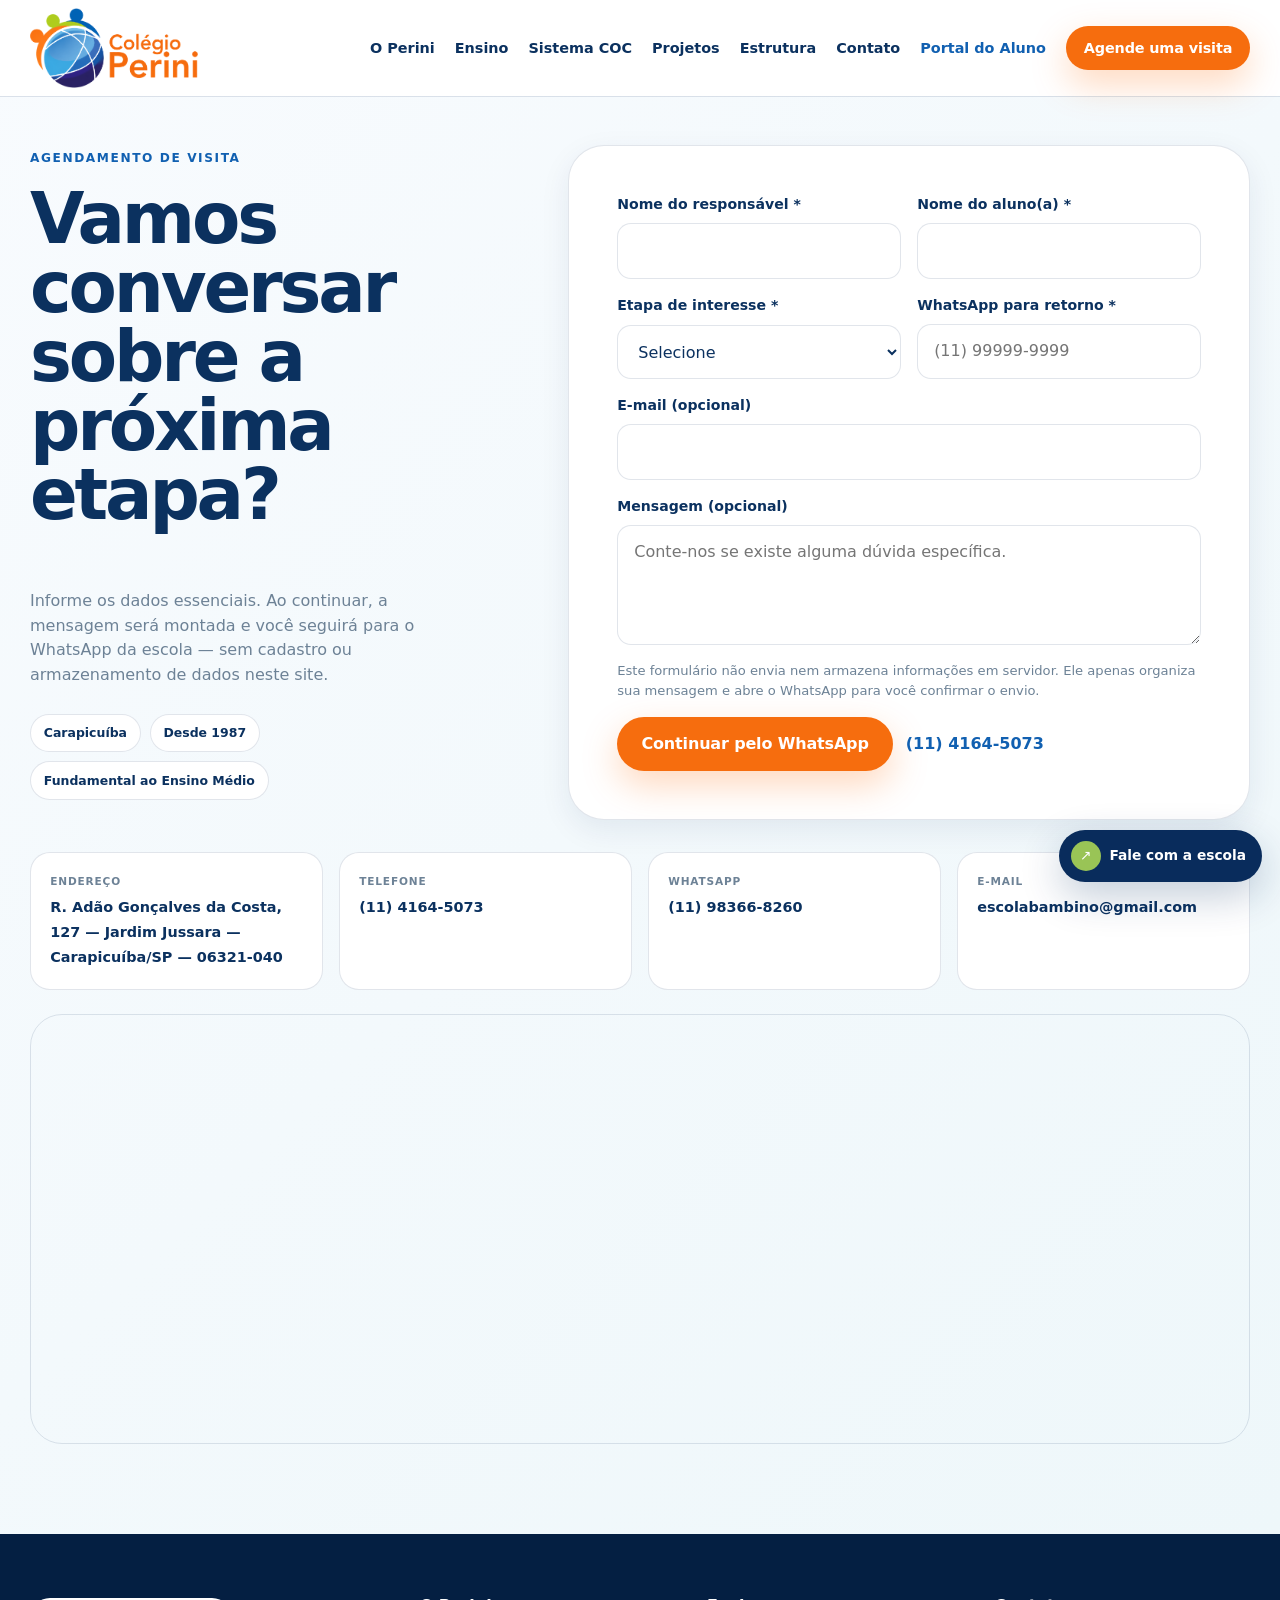
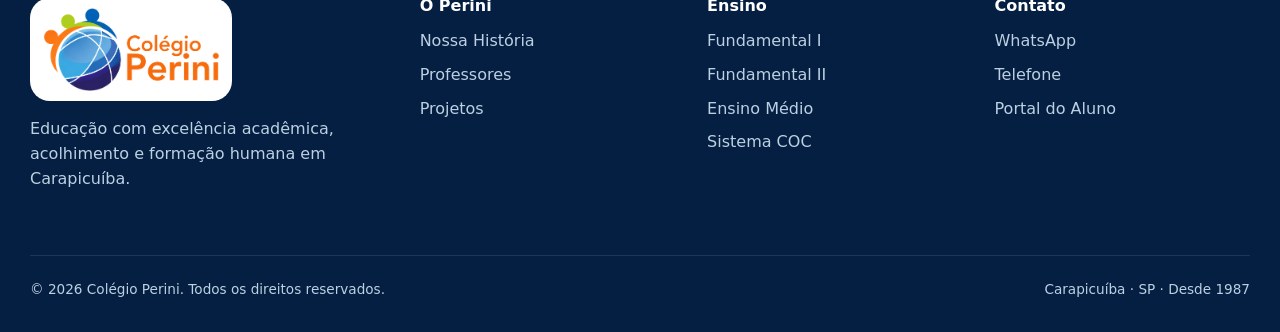
==== contato/index.html @ 537008b9 "Add files via upload" ====
<!doctype html>
<html lang="pt-BR"><head><meta charset="utf-8"/><meta content="width=device-width,initial-scale=1,viewport-fit=cover" name="viewport"/><title>Contato e agendamento de visita | Colégio Perini</title><meta content="Agende uma visita ao Colégio Perini em Carapicuíba. Informe a etapa de interesse e continue o atendimento pelo WhatsApp." name="description"/><link href="https://colegio-perini.vercel.app/contato" rel="canonical"/><meta content="index,follow" name="robots"/><meta content="#0b4e90" name="theme-color"/><meta content="Agende uma visita | Colégio Perini" property="og:title"/><meta content="Conheça o Colégio Perini de perto e converse com nossa equipe." property="og:description"/><meta content="https://colegio-perini.vercel.app/assets/og/perini-social.jpg" property="og:image"/><link href="../assets/icons/favicon-32.png" rel="icon"/><link href="../css/tokens.css" rel="stylesheet"/><link href="../css/base.css" rel="stylesheet"/><link href="../css/components.css" rel="stylesheet"/><link href="../css/responsive.css" rel="stylesheet"/></head><body class="inner-page"><a class="skip-link" href="#conteudo">Pular para o conteúdo</a><header class="site-header" id="site-header"><div class="container nav-shell"><a aria-label="Colégio Perini — início" class="brand" href="/"><img alt="Colégio Perini" height="414" src="../assets/brand/logo-colegio-perini-cropped.webp" width="879"/></a><nav aria-label="Navegação principal" class="desktop-nav"><a href="/#perini">O Perini</a><a href="/#ensino">Ensino</a><a href="/sistema-de-ensino">Sistema COC</a><a href="/#projetos">Projetos</a><a href="/estrutura-e-vida-escolar">Estrutura</a><a href="/contato">Contato</a><a class="portal-link" data-portal="" data-track="portal" href="https://portal.coc.com.br/" rel="noopener noreferrer" target="_blank">Portal do Aluno</a><a class="btn btn-primary btn-sm" data-track="visita-header" data-visit-link="" href="/contato#agendar">Agende uma visita</a></nav><button aria-controls="mobile-menu" aria-expanded="false" aria-label="Abrir menu" class="menu-toggle" id="menu-toggle" type="button"><span aria-hidden="true"></span></button></div></header>
<div aria-hidden="true" aria-label="Menu de navegação" aria-modal="true" class="mobile-menu" id="mobile-menu" role="dialog"><div class="mobile-menu-inner"><div class="mobile-menu-top"><img alt="Colégio Perini" height="414" src="../assets/brand/logo-colegio-perini-cropped.webp" width="879"/><button aria-label="Fechar menu" class="mobile-close" id="mobile-close" type="button">×</button></div><nav aria-label="Navegação mobile"><a class="mobile-link" href="/#perini">O Perini</a><a class="mobile-link" href="/#ensino">Ensino</a><a class="mobile-link sub" href="/fundamental-1">Fundamental I</a><a class="mobile-link sub" href="/fundamental-2">Fundamental II</a><a class="mobile-link sub" href="/ensino-medio">Ensino Médio</a><a class="mobile-link" href="/sistema-de-ensino">Sistema COC</a><a class="mobile-link" href="/#projetos">Projetos</a><a class="mobile-link" href="/estrutura-e-vida-escolar">Estrutura</a><a class="mobile-link" href="/contato">Contato</a></nav><div class="mobile-menu-actions"><a class="btn btn-primary" data-track="visita-menu" data-visit-link="" href="/contato#agendar">Agende uma visita</a><a class="btn btn-ghost" data-portal="" href="https://portal.coc.com.br/" rel="noopener noreferrer" target="_blank">Portal do Aluno</a></div></div></div><main id="conteudo"><section class="visit-page" id="agendar"><div class="container visit-layout"><div class="visit-intro" data-reveal=""><span class="eyebrow">Agendamento de visita</span><h1 style="font-size:clamp(3rem,5.5vw,5.8rem)">Vamos conversar sobre a próxima etapa?</h1><p>Informe os dados essenciais. Ao continuar, a mensagem será montada e você seguirá para o WhatsApp da escola — sem cadastro ou armazenamento de dados neste site.</p><div class="page-proof"><span>Carapicuíba</span><span>Desde 1987</span><span>Fundamental ao Ensino Médio</span></div></div><form class="visit-form" data-reveal="" id="visit-form"><div class="form-grid"><div class="field"><label for="responsavel">Nome do responsável *</label><input autocomplete="name" id="responsavel" name="responsavel" required=""/></div><div class="field"><label for="aluno">Nome do aluno(a) *</label><input id="aluno" name="aluno" required=""/></div><div class="field"><label for="etapa">Etapa de interesse *</label><select id="etapa" name="etapa" required=""><option value="">Selecione</option><option>Ensino Fundamental I</option><option>Ensino Fundamental II</option><option>Ensino Médio</option></select></div><div class="field"><label for="whatsapp">WhatsApp para retorno *</label><input autocomplete="tel" id="whatsapp" inputmode="tel" name="whatsapp" placeholder="(11) 99999-9999" required=""/></div><div class="field full"><label for="email">E-mail (opcional)</label><input autocomplete="email" id="email" name="email" type="email"/></div><div class="field full"><label for="mensagem">Mensagem (opcional)</label><textarea id="mensagem" name="mensagem" placeholder="Conte-nos se existe alguma dúvida específica."></textarea></div></div><p class="form-note">Este formulário não envia nem armazena informações em servidor. Ele apenas organiza sua mensagem e abre o WhatsApp para você confirmar o envio.</p><div class="form-actions"><button class="btn btn-primary" type="submit">Continuar pelo WhatsApp</button><a class="text-link" data-phone="" href="tel:+551141645073"><span data-phone-text=""></span></a></div></form><noscript><a class="text-link" href="https://wa.me/5511983668260?text=Ol%C3%A1%21%20Conheci%20o%20Col%C3%A9gio%20Perini%20pelo%20site%20e%20gostaria%20de%20mais%20informa%C3%A7%C3%B5es.">JavaScript está desativado. Fale diretamente pelo WhatsApp.</a></noscript></div><div class="container"><div class="contact-cards"><div class="contact-card"><small>Endereço</small><span data-address=""></span></div><div class="contact-card"><small>Telefone</small><a data-phone="" href="tel:+551141645073"><span data-phone-text=""></span></a></div><div class="contact-card"><small>WhatsApp</small><a data-whatsapp="" href="https://wa.me/5511983668260?text=Ol%C3%A1%21%20Conheci%20o%20Col%C3%A9gio%20Perini%20pelo%20site%20e%20gostaria%20de%20mais%20informa%C3%A7%C3%B5es." rel="noopener noreferrer" target="_blank"><span data-whatsapp-text=""></span></a></div><div class="contact-card"><small>E-mail</small><a data-email="" href="mailto:escolabambino@gmail.com"><span data-email-text=""></span></a></div></div><div class="internal-map"><iframe id="school-map" loading="lazy" referrerpolicy="no-referrer-when-downgrade" title="Mapa do Colégio Perini"></iframe></div></div></section></main><footer class="footer"><div class="container footer-grid"><div class="footer-brand"><div class="footer-logo-shell"><img alt="Colégio Perini" height="414" src="../assets/brand/logo-colegio-perini-cropped.webp" width="879"/></div><p>Educação com excelência acadêmica, acolhimento e formação humana em Carapicuíba.</p></div><div><h3>O Perini</h3><a href="/#historia">Nossa História</a><a href="/#professores">Professores</a><a href="/#projetos">Projetos</a></div><div><h3>Ensino</h3><a href="/fundamental-1">Fundamental I</a><a href="/fundamental-2">Fundamental II</a><a href="/ensino-medio">Ensino Médio</a><a href="/sistema-de-ensino">Sistema COC</a></div><div><h3>Contato</h3><a data-whatsapp="" href="https://wa.me/5511983668260?text=Ol%C3%A1%21%20Conheci%20o%20Col%C3%A9gio%20Perini%20pelo%20site%20e%20gostaria%20de%20mais%20informa%C3%A7%C3%B5es." rel="noopener noreferrer" target="_blank">WhatsApp</a><a data-phone="" href="tel:+551141645073">Telefone</a><a data-portal="" href="https://portal.coc.com.br/" rel="noopener noreferrer" target="_blank">Portal do Aluno</a></div></div><div class="container footer-bottom"><span>© <span data-year="">2026</span> Colégio Perini. Todos os direitos reservados.</span><span>Carapicuíba · SP · Desde 1987</span></div></footer><a aria-label="Falar com o Colégio Perini pelo WhatsApp" class="whatsapp-float" data-whatsapp="" href="https://wa.me/5511983668260?text=Ol%C3%A1%21%20Conheci%20o%20Col%C3%A9gio%20Perini%20pelo%20site%20e%20gostaria%20de%20mais%20informa%C3%A7%C3%B5es." rel="noopener noreferrer" target="_blank"><span aria-hidden="true">↗</span><b>Fale com a escola</b></a><div class="mobile-action"><a data-visit-link="" href="/contato#agendar">Agende uma visita</a></div><script id="org-schema" type="application/ld+json"></script><script src="../js/config.js"></script><script src="../js/content.js"></script><script src="../js/images.js"></script><script src="../js/site.js"></script></body></html>
---- css/tokens.css ----
:root{
  --blue-950:#092c5c;
  --blue-900:#0b4e90;
  --blue-800:#1160b1;
  --blue-600:#2a8bcb;
  --blue-500:#3ca9e2;
  --purple:#2a2267;
  --orange:#f66d0e;
  --orange-soft:#fff1e7;
  --green:#99c456;
  --green-strong:#78a62f;
  --green-soft:#f1f7e8;
  --ink:#0b315f;
  --text:#355571;
  --muted:#6d8296;
  --white:#fff;
  --surface:#f6f9fc;
  --surface-blue:#ecf7fc;
  --line:rgba(9,44,92,.12);
  --line-dark:rgba(255,255,255,.16);
  --shadow-sm:0 10px 30px rgba(9,44,92,.08);
  --shadow:0 28px 90px rgba(9,44,92,.15);
  --r-sm:14px;
  --r-md:24px;
  --r-lg:38px;
  --r-xl:58px;
  --container:min(1220px,calc(100% - 48px));
  --ease:cubic-bezier(.2,.75,.2,1);
}
---- css/base.css ----
*{box-sizing:border-box}html{scroll-behavior:smooth;scroll-padding-top:90px}body{margin:0;font-family:"Avenir Next",Inter,ui-sans-serif,system-ui,-apple-system,BlinkMacSystemFont,"Segoe UI",sans-serif;color:var(--text);background:#fff;line-height:1.55;-webkit-font-smoothing:antialiased}body.menu-open{overflow:hidden}img{display:block;max-width:100%}a{color:inherit;text-decoration:none}button{font:inherit}h1,h2,h3,p{margin-top:0}h1,h2,h3{font-weight:800;color:var(--ink);letter-spacing:-.045em;line-height:.98}h1{font-size:clamp(4rem,7.5vw,7.4rem)}h2{font-size:clamp(2.45rem,5.1vw,5.15rem)}h3{font-size:clamp(1.45rem,2.4vw,2.35rem)}p{font-size:clamp(1rem,1.25vw,1.13rem)}.container{width:var(--container);margin-inline:auto}.section{padding:clamp(5.3rem,9vw,9rem) 0}.section-head{max-width:860px;margin-bottom:clamp(2.4rem,5vw,4.4rem)}.section-head>p{max-width:680px;color:var(--muted)}.split-head{max-width:none;display:grid;grid-template-columns:1.15fr .85fr;gap:5rem;align-items:end}.split-head>p{margin:0 0 .6rem}.kicker,.eyebrow{display:inline-flex;align-items:center;gap:.65rem;text-transform:uppercase;letter-spacing:.13em;font-weight:900;font-size:.76rem;color:var(--blue-800);margin-bottom:1.1rem}.kicker:before{content:"";width:28px;height:2px;border-radius:99px;background:var(--orange)}.kicker-light{color:#bfe9ff}.btn{display:inline-flex;align-items:center;justify-content:center;min-height:54px;padding:0 1.45rem;border-radius:999px;font-weight:850;letter-spacing:-.01em;border:1px solid transparent;transition:.28s var(--ease)}.btn:hover{transform:translateY(-2px)}.btn-sm{min-height:44px;padding:0 1.05rem;font-size:.9rem}.btn-lg{min-height:62px;padding:0 1.8rem}.btn-primary{background:var(--orange);color:#fff;box-shadow:0 14px 36px rgba(255,105,0,.26)}.btn-primary:hover{box-shadow:0 18px 42px rgba(255,105,0,.32)}.btn-outline{background:rgba(255,255,255,.7);border-color:var(--line);color:var(--blue-950)}.btn-ghost{border-color:var(--line);color:var(--blue-950)}.btn-white{background:#fff;color:var(--blue-950)}.text-link{display:inline-flex;align-items:center;gap:.55rem;font-weight:850;color:var(--blue-800)}.text-link.light{color:#fff}[data-reveal]{opacity:0;transform:translateY(20px);transition:opacity .7s var(--ease),transform .7s var(--ease)}[data-reveal].is-visible{opacity:1;transform:none}.skip-link{position:fixed;left:16px;top:-100px;background:#fff;padding:.8rem 1rem;z-index:9999;border-radius:12px;box-shadow:var(--shadow-sm)}.skip-link:focus{top:16px}@media(prefers-reduced-motion:reduce){*{scroll-behavior:auto!important;animation:none!important;transition:none!important}[data-reveal]{opacity:1;transform:none}}

:where(a,button,summary):focus-visible{outline:3px solid rgba(246,109,14,.38);outline-offset:4px;border-radius:8px}
button{cursor:pointer}
iframe{border:0}
::selection{background:rgba(60,169,226,.22);color:var(--ink)}
---- css/components.css ----
.campaign{position:relative;z-index:1200;background:var(--blue-950);color:#fff;text-align:center;padding:.55rem 1rem;font-size:.9rem}.site-header{position:fixed;inset:0 0 auto;z-index:1100;transition:.3s var(--ease)}.site-header.is-scrolled{background:rgba(255,255,255,.94);backdrop-filter:blur(18px);box-shadow:0 1px 0 var(--line)}.nav-shell{height:96px;display:flex;align-items:center;justify-content:space-between;gap:2rem;transition:.3s var(--ease)}.site-header.is-scrolled .nav-shell{height:76px}.brand img{width:168px;height:auto;max-height:none;object-fit:contain}.desktop-nav{display:flex;align-items:center;gap:1.25rem;font-size:.9rem;font-weight:760;color:var(--ink)}.desktop-nav>a:not(.btn){padding:.4rem 0;position:relative}.desktop-nav>a:not(.btn):after{content:"";position:absolute;height:2px;left:0;right:100%;bottom:0;background:var(--orange);transition:.25s}.desktop-nav>a:not(.btn):hover:after{right:0}.portal-link{color:var(--blue-800)!important}.menu-toggle{display:none;width:46px;height:46px;border:1px solid var(--line);border-radius:50%;background:rgba(255,255,255,.88);align-items:center;justify-content:center;color:var(--ink)}.menu-toggle span,.menu-toggle span:before,.menu-toggle span:after{content:"";display:block;width:21px;height:2px;background:currentColor;position:relative}.menu-toggle span:before,.menu-toggle span:after{position:absolute;left:0}.menu-toggle span:before{top:-7px}.menu-toggle span:after{top:7px}.mobile-menu{position:fixed;inset:0;background:#fff;z-index:1150;transform:translateX(100%);transition:.38s var(--ease);visibility:hidden}.mobile-menu.is-open{transform:none;visibility:visible}.mobile-menu-inner{height:100%;overflow:auto;padding:22px 24px 34px}.mobile-menu-top{display:flex;align-items:center;justify-content:space-between;margin-bottom:1.5rem}.mobile-menu-top img{width:150px;height:auto}.mobile-close{border:0;background:var(--surface);width:44px;height:44px;border-radius:50%;font-size:1.7rem;color:var(--ink)}.mobile-menu nav{display:grid}.mobile-menu nav a{padding:1rem 0;border-bottom:1px solid var(--line);font-size:1.18rem;font-weight:850;color:var(--ink)}.mobile-menu nav a.sub{font-size:.98rem;padding-left:1rem;color:var(--text)}.mobile-menu-actions{display:grid;gap:.75rem;margin-top:1.5rem}
.hero{position:relative;overflow:hidden;min-height:100svh;padding:132px 0 76px;background:linear-gradient(125deg,#fbfdff 0%,#f3f9fd 55%,#edf8fc 100%);display:flex;align-items:center}.hero-bg{position:absolute;inset:0;background:radial-gradient(circle at 10% 15%,rgba(255,105,0,.12),transparent 22%),radial-gradient(circle at 86% 78%,rgba(145,188,31,.12),transparent 21%)}.hero-layout{position:relative;z-index:2;display:grid;grid-template-columns:.88fr 1.12fr;gap:clamp(2rem,5vw,5rem);align-items:center}.hero-copy{max-width:630px}.hero-title{margin-bottom:1.55rem}.hero-title span{display:block}.hero-title span:nth-child(1){color:var(--blue-950)}.hero-title span:nth-child(2){color:var(--orange)}.hero-title span:nth-child(3){color:var(--green)}.hero-intro{font-size:clamp(1.1rem,1.6vw,1.35rem);max-width:590px;color:#4d6983}.hero-actions{display:flex;gap:.8rem;flex-wrap:wrap;margin-top:2rem}.hero-trust{display:grid;grid-template-columns:repeat(3,1fr);gap:1rem;margin-top:3rem;padding-top:1.45rem;border-top:1px solid var(--line)}.hero-trust span{display:grid;gap:.2rem}.hero-trust b{color:var(--ink);font-size:.95rem}.hero-trust small{color:var(--muted);font-size:.78rem}.hero-visual{position:relative}.hero-image-wrap{position:relative;aspect-ratio:1.16/1;border-radius:18px 64px 64px 64px;overflow:hidden;box-shadow:var(--shadow);background:#ddeaf3}.hero-image-wrap img{width:100%;height:100%;object-fit:cover;object-position:66% center;transform:scale(1.02)}.hero-image-wrap:before{content:"";position:absolute;z-index:1;left:0;top:0;width:31%;height:31%;background:linear-gradient(90deg,rgba(255,255,255,.99) 0%,rgba(255,255,255,.96) 55%,rgba(255,255,255,0) 100%);pointer-events:none}.hero-image-wrap:after{content:"";position:absolute;inset:0;border-radius:inherit;box-shadow:inset 0 0 0 1px rgba(255,255,255,.5)}.hero-note{position:absolute;left:-32px;bottom:34px;background:rgba(255,255,255,.93);backdrop-filter:blur(16px);border:1px solid rgba(255,255,255,.7);box-shadow:0 18px 55px rgba(5,46,97,.18);border-radius:22px;padding:1rem 1.15rem;display:flex;gap:.8rem;align-items:flex-start;max-width:300px}.hero-note .dot{width:11px;height:11px;border-radius:50%;background:var(--green);margin-top:.35rem;box-shadow:0 0 0 6px rgba(145,188,31,.14)}.hero-note strong{display:block;color:var(--ink);line-height:1.25}.hero-note small{display:block;color:var(--muted);margin-top:.2rem}.hero-wave{position:absolute;right:-8%;top:18%;width:44%;height:86px;border-radius:999px;background:linear-gradient(90deg,var(--green),var(--blue-500));transform:rotate(-9deg);opacity:.95;z-index:1}
.essence{background:#fff}.essence-grid{display:grid;grid-template-columns:1.05fr .9fr 1.05fr;gap:1rem}.pillar{position:relative;overflow:hidden;min-height:370px;padding:2.2rem;border-radius:var(--r-lg);display:flex;flex-direction:column;justify-content:flex-end}.pillar:before{content:"";position:absolute;width:220px;height:220px;border-radius:50%;right:-82px;top:-90px;opacity:.16}.pillar.aprender{background:var(--surface-blue)}.pillar.aprender:before{background:var(--blue-500)}.pillar.pertencer{background:var(--orange-soft);transform:translateY(28px)}.pillar.pertencer:before{background:var(--orange)}.pillar.transformar{background:var(--green-soft)}.pillar.transformar:before{background:var(--green)}.pillar .num{position:absolute;top:1.7rem;left:2rem;font-weight:900;color:var(--muted);font-size:.8rem}.pillar h3{font-size:clamp(2.3rem,4vw,3.9rem);margin:0 0 .8rem}.pillar p{margin:0;max-width:310px}
.stages{background:var(--surface)}.stages-grid{display:grid;gap:1.6rem}.stage-card{background:#fff;border-radius:var(--r-lg);overflow:hidden;display:grid;grid-template-columns:1.12fr .88fr;min-height:460px;box-shadow:0 12px 46px rgba(5,46,97,.07)}.stage-card:nth-child(even){grid-template-columns:.88fr 1.12fr}.stage-card:nth-child(even) .stage-media{order:2}.stage-media{overflow:hidden}.stage-media img{width:100%;height:100%;object-fit:cover;transition:transform .6s var(--ease)}.stage-card:hover .stage-media img{transform:scale(1.025)}.stage-copy{padding:clamp(2rem,5vw,4.5rem);display:flex;flex-direction:column;justify-content:center}.stage-copy>span{font-size:.8rem;text-transform:uppercase;letter-spacing:.11em;font-weight:900;color:var(--green)}.stage-copy h3{font-size:clamp(2rem,4vw,3.7rem);margin:.8rem 0 1rem}.stage-copy p{color:var(--text);max-width:470px}.stage-copy a{font-weight:850;color:var(--blue-800);margin-top:.8rem}
.history{overflow:hidden}.history-layout{display:grid;grid-template-columns:.9fr 1.1fr;gap:clamp(3rem,7vw,7rem);align-items:center}.history-panel{min-height:520px;border-radius:var(--r-xl);padding:3rem;background:var(--blue-950);color:#fff;display:flex;flex-direction:column;justify-content:space-between;position:relative;overflow:hidden}.history-year{font-weight:900;font-size:clamp(5.5rem,11vw,9.5rem);line-height:.78;letter-spacing:-.08em}.history-panel p{max-width:300px;color:#d2e2f2;position:relative;z-index:2}.history-orbit{position:absolute;width:620px;height:120px;border-radius:999px;background:linear-gradient(90deg,var(--green),var(--blue-500));left:-210px;bottom:56px;transform:rotate(-10deg)}.history-copy>p{font-size:1.18rem}.history-values{display:flex;flex-wrap:wrap;gap:.6rem;margin-top:2rem}.history-values span{padding:.65rem .9rem;border-radius:999px;background:var(--surface);color:var(--ink);font-weight:800;font-size:.85rem}
.coc{background:var(--blue-950);color:#d3e4f3;position:relative;overflow:hidden}.coc:after{content:"";position:absolute;width:650px;height:650px;border:1px solid rgba(255,255,255,.07);border-radius:50%;right:-300px;top:-210px;box-shadow:0 0 0 80px rgba(255,255,255,.02),0 0 0 160px rgba(255,255,255,.018)}.coc h2{color:#fff}.coc-layout{position:relative;z-index:2;display:grid;grid-template-columns:1.05fr .95fr;gap:5rem}.coc-copy p{max-width:620px}.coc-stack{display:grid;gap:.75rem}.coc-item{display:grid;grid-template-columns:auto 1fr;gap:1rem;align-items:center;padding:1.05rem 1.15rem;border-radius:18px;border:1px solid rgba(255,255,255,.12);background:rgba(255,255,255,.045)}.coc-item b{width:36px;height:36px;border-radius:12px;background:rgba(22,167,227,.18);display:grid;place-items:center;color:#8fd9f8}.coc-item span{font-weight:720;color:#eaf4fb}
.projects{background:#fff}.projects-grid{display:grid;grid-template-columns:repeat(12,1fr);gap:1rem}.project-card{border:1px solid var(--line);border-radius:var(--r-md);padding:1.6rem;min-height:230px;display:flex;flex-direction:column;transition:.28s var(--ease);background:#fff}.project-card:nth-child(1),.project-card:nth-child(6){grid-column:span 6}.project-card:nth-child(2),.project-card:nth-child(3),.project-card:nth-child(4),.project-card:nth-child(5),.project-card:nth-child(7),.project-card:nth-child(8){grid-column:span 3}.project-card:hover{transform:translateY(-5px);box-shadow:var(--shadow-sm)}.project-card .project-num{font-size:.76rem;font-weight:900;color:var(--orange)}.project-card h3{font-size:1.35rem;margin:auto 0 .65rem}.project-card p{font-size:.94rem;color:var(--muted);margin:0}.project-card:nth-child(1){background:var(--surface-blue)}.project-card:nth-child(6){background:var(--green-soft)}
.high-school{background:linear-gradient(135deg,#f4f8fd,#edf7fb)}.hs-layout{display:grid;grid-template-columns:.9fr 1.1fr;gap:clamp(3rem,7vw,6rem);align-items:start}.hs-intro p{max-width:600px}.hs-stats{display:grid;grid-template-columns:1fr 1fr;gap:1rem;margin-top:2.2rem}.hs-stat{background:#fff;border-radius:24px;padding:1.4rem;box-shadow:var(--shadow-sm)}.hs-stat strong{display:block;font-size:3.2rem;color:var(--blue-950);line-height:1}.hs-stat span{font-weight:800;color:var(--muted);font-size:.9rem}.hs-path{display:grid;gap:1rem;position:relative}.hs-path:before{content:"";position:absolute;left:29px;top:30px;bottom:30px;width:2px;background:linear-gradient(var(--blue-500),var(--green))}.hs-path article{position:relative;margin-left:56px;background:#fff;border-radius:28px;padding:2rem;box-shadow:var(--shadow-sm)}.hs-path article>span{position:absolute;left:-56px;top:22px;width:58px;height:58px;border-radius:50%;background:var(--blue-950);color:#fff;display:grid;place-items:center;font-weight:900}.hs-path article:nth-child(2)>span{background:var(--green)}.hs-path small{font-weight:900;text-transform:uppercase;letter-spacing:.1em;color:var(--orange)}.hs-path h3{margin:.55rem 0 .8rem}.hs-path p{margin:0;color:var(--muted)}
.teachers{background:#fff}.teachers-layout{display:grid;grid-template-columns:1.05fr .95fr;gap:clamp(3rem,7vw,6rem);align-items:center}.teachers-visual{position:relative;border-radius:var(--r-xl) 18px var(--r-xl) var(--r-xl);overflow:hidden;min-height:560px}.teachers-visual img{width:100%;height:100%;object-fit:cover;position:absolute;inset:0}.teachers-caption{position:absolute;left:22px;right:22px;bottom:22px;background:rgba(255,255,255,.92);backdrop-filter:blur(14px);padding:1rem 1.2rem;border-radius:18px;font-weight:900;color:var(--ink)}.teacher-items{display:grid;grid-template-columns:1fr 1fr;gap:.75rem;margin-top:1.8rem}.teacher-item{border:1px solid var(--line);border-radius:16px;padding:.9rem 1rem;font-weight:800;color:var(--ink)}
.family{background:var(--green-soft)}.family-card{background:#fff;border-radius:var(--r-xl);padding:clamp(2.2rem,5vw,4.5rem);display:grid;grid-template-columns:1fr .9fr;gap:4rem;align-items:center;box-shadow:0 20px 60px rgba(85,110,24,.08)}.family-highlight{display:grid;gap:.2rem}.family-highlight strong{font-size:clamp(2rem,3.5vw,3.5rem);line-height:1.02;color:var(--green);letter-spacing:-.04em}.family-highlight span{margin-top:1rem;color:var(--muted)}
.structure{background:var(--surface)}.structure-grid{display:grid;grid-template-columns:1.3fr .7fr;gap:1rem}.structure-main{min-height:560px;position:relative;overflow:hidden;border-radius:var(--r-xl);background:var(--blue-950)}.structure-main img{position:absolute;inset:0;width:100%;height:100%;object-fit:cover;object-position:67% center}.structure-main:after{content:"";position:absolute;inset:0;background:linear-gradient(180deg,transparent 20%,rgba(5,46,97,.88) 100%)}.structure-main>div{position:absolute;z-index:2;left:2rem;right:2rem;bottom:2rem;color:#fff}.structure-main h3{color:#fff;margin:.5rem 0 1.2rem}.structure-main span{font-size:.8rem;text-transform:uppercase;letter-spacing:.1em;font-weight:900;color:#bfe9ff}.structure-side{display:grid;gap:1rem}.structure-side article{border-radius:var(--r-lg);padding:2rem;background:#fff;display:flex;flex-direction:column;justify-content:end}.structure-side article:first-child{background:var(--orange-soft)}.structure-side article:last-child{background:var(--surface-blue)}.structure-side b{font-size:1.35rem;color:var(--ink)}.structure-side p{color:var(--muted);margin:.6rem 0 0}
.final-cta{background:var(--orange);color:#fff;padding:clamp(4rem,7vw,6rem) 0}.final-cta-inner{display:flex;align-items:end;justify-content:space-between;gap:3rem}.final-cta span{font-size:.8rem;text-transform:uppercase;letter-spacing:.12em;font-weight:900}.final-cta h2{color:#fff;max-width:760px;margin:.5rem 0 1rem}.final-cta p{color:#fff0e7;max-width:620px;margin-bottom:0}
.contact{background:#fff}.contact-layout{display:grid;grid-template-columns:.8fr 1.2fr;gap:4rem;align-items:stretch}.contact-list{display:grid;gap:1.15rem;margin-top:2rem}.contact-list div{padding-bottom:1rem;border-bottom:1px solid var(--line)}.contact-list small{display:block;color:var(--muted);font-weight:700;margin-bottom:.25rem}.contact-list a,.contact-list span{font-weight:850;color:var(--ink)}.map-panel{min-height:480px;border-radius:var(--r-xl);background:linear-gradient(145deg,#dff1fb,#eef7f9);position:relative;overflow:hidden;padding:2rem;display:flex;flex-direction:column;justify-content:space-between}.map-art{position:absolute;inset:0}.map-pin{position:absolute;left:57%;top:44%;width:38px;height:38px;border-radius:50% 50% 50% 0;transform:rotate(-45deg);background:var(--orange);color:transparent;box-shadow:0 10px 30px rgba(255,105,0,.25)}.map-line{position:absolute;border:4px solid rgba(7,86,156,.18);border-radius:50%}.line-a{width:120%;height:44%;left:-20%;top:15%;transform:rotate(8deg)}.line-b{width:90%;height:35%;left:22%;top:52%;transform:rotate(-12deg);border-color:rgba(145,188,31,.24)}.line-c{width:60%;height:70%;left:4%;top:24%;transform:rotate(28deg);border-color:rgba(255,105,0,.14)}.map-panel-bottom{position:relative;z-index:2;background:rgba(255,255,255,.9);backdrop-filter:blur(12px);border-radius:22px;padding:1rem;display:flex;align-items:center;justify-content:space-between;gap:1rem}.map-panel-bottom strong{color:var(--ink)}
.footer{background:#041f42;color:#bdd0e2;padding:4rem 0 2rem}.footer-grid{display:grid;grid-template-columns:1.4fr repeat(3,1fr);gap:2rem}.footer-brand img{width:190px;height:auto;filter:brightness(0) invert(1);opacity:.95}.footer-brand p{max-width:360px;color:#bdd0e2}.footer h3{color:#fff;font-size:1rem;letter-spacing:0;margin-bottom:1rem}.footer a{display:block;margin:.55rem 0;color:#bdd0e2}.footer-bottom{margin-top:3rem;padding-top:1.4rem;border-top:1px solid rgba(255,255,255,.1);display:flex;justify-content:space-between;gap:1rem;font-size:.85rem}.whatsapp-float{position:fixed;right:18px;bottom:18px;z-index:1000;background:var(--blue-950);color:#fff;border-radius:999px;padding:.7rem 1rem .7rem .75rem;display:flex;align-items:center;gap:.55rem;box-shadow:0 14px 40px rgba(5,46,97,.24);font-size:.86rem}.whatsapp-float span{width:30px;height:30px;border-radius:50%;display:grid;place-items:center;background:var(--green)}.mobile-action{display:none}

/* Produção v1.2 — estrutura, FAQ, mapa e refinamentos */
.hs-cta{margin-top:1.25rem;background:#fff}
.structure{background:linear-gradient(180deg,var(--surface) 0%,#fff 100%);position:relative;overflow:hidden}
.structure:before{content:"";position:absolute;width:520px;height:120px;border-radius:999px;background:linear-gradient(90deg,rgba(153,196,86,.18),rgba(60,169,226,.12));right:-150px;top:80px;transform:rotate(-10deg)}
.structure-intro{position:relative;display:grid;grid-template-columns:1.1fr .9fr;gap:clamp(3rem,8vw,7rem);align-items:end;margin-bottom:clamp(2.4rem,5vw,4rem)}
.structure-intro p{color:var(--muted);max-width:560px;margin-bottom:1.2rem}
.structure-list{position:relative;display:grid;grid-template-columns:repeat(4,1fr);border-top:1px solid var(--line);border-bottom:1px solid var(--line)}
.structure-item{min-height:280px;padding:2rem 1.45rem;display:flex;flex-direction:column;border-right:1px solid var(--line);background:rgba(255,255,255,.7);transition:.28s var(--ease)}
.structure-item:last-child{border-right:0}
.structure-item:hover{background:#fff;transform:translateY(-4px);box-shadow:var(--shadow-sm);z-index:2}
.structure-index{width:42px;height:42px;border-radius:14px;display:grid;place-items:center;background:var(--surface-blue);color:var(--blue-800);font-weight:900;font-size:.8rem}
.structure-item:nth-child(2) .structure-index{background:var(--orange-soft);color:var(--orange)}
.structure-item:nth-child(3) .structure-index{background:var(--green-soft);color:var(--green-strong)}
.structure-item:nth-child(4) .structure-index{background:#efecfb;color:var(--purple)}
.structure-item h3{font-size:1.35rem;margin:auto 0 .65rem}
.structure-item p{font-size:.94rem;color:var(--muted);margin:0}
.faq{background:#fff}
.faq-layout{display:grid;grid-template-columns:.72fr 1.28fr;gap:clamp(3rem,8vw,7rem);align-items:start}
.faq-intro{position:sticky;top:120px}
.faq-intro p{max-width:430px;color:var(--muted)}
.faq-list{border-top:1px solid var(--line)}
.faq-item{border-bottom:1px solid var(--line)}
.faq-item summary{list-style:none;display:grid;grid-template-columns:1fr auto;align-items:center;gap:1.5rem;padding:1.4rem 0;font-weight:850;color:var(--ink);cursor:pointer}
.faq-item summary::-webkit-details-marker{display:none}
.faq-item summary:after{content:"+";width:34px;height:34px;border-radius:50%;display:grid;place-items:center;background:var(--surface);color:var(--blue-800);font-size:1.2rem;transition:.25s var(--ease)}
.faq-item[open] summary:after{content:"–";background:var(--orange-soft);color:var(--orange)}
.faq-answer{padding:0 3.5rem 1.5rem 0;color:var(--muted);max-width:760px}
.map-panel{padding:0!important;background:#dfeefa!important;min-height:500px!important;display:block!important;border:1px solid var(--line)}
.map-panel iframe{position:absolute;inset:0;width:100%;height:100%;filter:saturate(.88) contrast(.98)}
.map-panel:after{content:"";position:absolute;inset:0;pointer-events:none;box-shadow:inset 0 0 0 1px rgba(255,255,255,.35);border-radius:inherit}
.map-panel-bottom{position:absolute!important;left:20px;right:20px;bottom:20px!important;z-index:3!important}
.map-panel-bottom>div{display:grid;gap:.2rem}
.map-panel-bottom small{text-transform:uppercase;letter-spacing:.1em;font-size:.68rem;color:var(--muted);font-weight:900}
.footer-logo-shell{display:inline-flex;background:#fff;border-radius:20px;padding:.65rem .85rem;margin-bottom:1rem}
.footer-brand .footer-logo-shell img{width:175px;height:auto!important;filter:none!important;opacity:1!important}
.footer a:hover{color:#fff}
.campaign a{text-decoration:underline;text-underline-offset:3px;font-weight:800}
.site-header.campaign-offset{top:36px}
body.campaign-active .hero{padding-top:168px}


/* V3 — arquitetura comercial, páginas internas e conteúdo editorial */
.hero-whatsapp{display:inline-flex;align-items:center;font-weight:850;color:var(--blue-800);padding:.8rem .25rem}
.stage-actions{display:flex;align-items:center;gap:1rem;flex-wrap:wrap;margin-top:1rem}.stage-actions>a{margin-top:0}.stage-actions .stage-whatsapp{font-size:.88rem;color:var(--muted);font-weight:760;border-left:1px solid var(--line);padding-left:1rem}
.journey{background:#fff}.journey-grid{display:grid;grid-template-columns:repeat(3,1fr);position:relative;border-top:1px solid var(--line);border-bottom:1px solid var(--line)}.journey-grid:before{content:"";position:absolute;height:3px;left:0;right:0;top:-2px;background:linear-gradient(90deg,var(--green),var(--orange),var(--blue-600));transform:scaleX(.72);transform-origin:left}.journey-step{padding:2rem 2.2rem 2.4rem;border-right:1px solid var(--line);min-height:310px;display:flex;flex-direction:column}.journey-step:last-child{border-right:0}.journey-step>span{font-weight:900;color:var(--orange);font-size:.78rem}.journey-step small{margin-top:auto;text-transform:uppercase;letter-spacing:.1em;font-size:.72rem;font-weight:900;color:var(--green-strong)}.journey-step h3{margin:.55rem 0 .75rem}.journey-step p{color:var(--muted);margin:0}
.reasons{background:var(--surface)}.reasons-layout{display:grid;grid-template-columns:.8fr 1.2fr;gap:clamp(3rem,7vw,7rem);align-items:start}.reasons-intro{position:sticky;top:120px}.reasons-intro p{color:var(--muted);max-width:480px}.reasons-grid{border-top:1px solid var(--line)}.reason-item{display:grid;grid-template-columns:54px 1fr;gap:1.2rem;padding:1.5rem 0;border-bottom:1px solid var(--line)}.reason-item>span{width:42px;height:42px;border-radius:14px;background:#fff;display:grid;place-items:center;color:var(--blue-800);font-weight:900;font-size:.78rem}.reason-item h3{font-size:1.35rem;margin:.1rem 0 .4rem}.reason-item p{margin:0;color:var(--muted);font-size:.98rem}
.projects-grid{display:grid!important;grid-template-columns:1fr!important;gap:1rem!important}.project-group{display:grid;grid-template-columns:.42fr 1.58fr;gap:2rem;padding:2rem 0;border-top:1px solid var(--line)}.project-group:last-child{border-bottom:1px solid var(--line)}.project-group-head>span{color:var(--orange);font-size:.75rem;font-weight:900}.project-group-head h3{font-size:1.55rem;margin:.55rem 0}.project-group-items{display:grid;grid-template-columns:repeat(2,1fr);gap:1rem}.project-group-items article{padding:1.3rem 1.4rem;border-radius:20px;background:var(--surface);min-height:170px}.project-group:nth-child(2) .project-group-items article{background:var(--orange-soft)}.project-group:nth-child(3) .project-group-items article{background:var(--green-soft)}.project-group-items h4{color:var(--ink);font-size:1.05rem;margin:0 0 .5rem;letter-spacing:-.02em}.project-group-items p{font-size:.9rem;color:var(--muted);margin:0}.final-cta-actions{display:flex;align-items:center;gap:1rem;flex-wrap:wrap}.final-matricula{color:#fff;text-decoration:underline;text-underline-offset:4px;font-weight:850}.contact-page-link{margin-top:1rem}

/* Internal pages */
.inner-page .site-header:not(.is-scrolled){background:rgba(255,255,255,.96);backdrop-filter:blur(14px);box-shadow:0 1px 0 var(--line)}.page-hero{padding:150px 0 76px;background:linear-gradient(135deg,#f8fbfe,#edf7fb);position:relative;overflow:hidden}.page-hero:after{content:"";position:absolute;width:46%;height:86px;border-radius:999px;background:linear-gradient(90deg,var(--green),var(--blue-500));right:-12%;top:130px;transform:rotate(-8deg);opacity:.55}.page-hero-layout{position:relative;z-index:2;display:grid;grid-template-columns:.88fr 1.12fr;gap:clamp(3rem,7vw,7rem);align-items:center}.page-hero-copy h1{font-size:clamp(3.2rem,6vw,6.2rem);margin-bottom:1.3rem}.page-hero-copy>p{font-size:clamp(1.08rem,1.5vw,1.28rem);color:var(--muted);max-width:650px}.page-hero-media{border-radius:18px 58px 58px 58px;overflow:hidden;aspect-ratio:1.25/1;box-shadow:var(--shadow);background:var(--surface-blue)}.page-hero-media img{width:100%;height:100%;object-fit:cover}.page-hero-actions{display:flex;gap:.8rem;flex-wrap:wrap;margin-top:1.8rem}.page-breadcrumb{display:flex;gap:.5rem;align-items:center;font-size:.78rem;font-weight:800;color:var(--muted);margin-bottom:1.4rem}.page-breadcrumb a{color:var(--blue-800)}.page-proof{display:flex;gap:.55rem;flex-wrap:wrap;margin-top:1.6rem}.page-proof span{padding:.55rem .8rem;border-radius:999px;background:#fff;border:1px solid var(--line);font-size:.78rem;font-weight:850;color:var(--ink)}
.editorial-section{padding:clamp(5rem,8vw,8rem) 0}.editorial-section.alt{background:var(--surface)}.editorial-layout{display:grid;grid-template-columns:.72fr 1.28fr;gap:clamp(3rem,8vw,7rem);align-items:start}.editorial-intro{position:sticky;top:120px}.editorial-intro p{color:var(--muted)}.editorial-stack{border-top:1px solid var(--line)}.editorial-item{display:grid;grid-template-columns:56px 1fr;gap:1.2rem;padding:1.7rem 0;border-bottom:1px solid var(--line)}.editorial-item>span{color:var(--orange);font-weight:900;font-size:.78rem}.editorial-item h3{font-size:1.5rem;margin:0 0 .55rem}.editorial-item p{margin:0;color:var(--muted)}.bullet-inline{display:flex;flex-wrap:wrap;gap:.55rem;margin-top:1rem}.bullet-inline span{padding:.55rem .75rem;background:var(--surface);border-radius:999px;font-size:.78rem;font-weight:800;color:var(--ink)}
.content-band{padding:clamp(4rem,7vw,6.5rem) 0;background:var(--blue-950);color:#d6e7f5}.content-band h2,.content-band h3{color:#fff}.content-band-layout{display:grid;grid-template-columns:1fr 1fr;gap:clamp(3rem,8vw,7rem)}.content-band p{color:#c6d9ea}.content-band-list{display:grid;gap:.7rem}.content-band-list>div{padding:1rem 1.1rem;border:1px solid rgba(255,255,255,.13);border-radius:18px;background:rgba(255,255,255,.045);font-weight:760;color:#edf6fc}
.page-cta{padding:clamp(4rem,6vw,5.5rem) 0;background:var(--orange);color:#fff}.page-cta-inner{display:flex;justify-content:space-between;align-items:center;gap:2rem}.page-cta h2{color:#fff;margin-bottom:.7rem}.page-cta p{color:#fff;opacity:.9;margin:0}.page-cta-actions{display:flex;gap:.8rem;flex-wrap:wrap;flex-shrink:0}.page-cta .btn-outline{color:#fff;border-color:rgba(255,255,255,.48);background:transparent}
.stats-row{display:grid;grid-template-columns:repeat(2,1fr);gap:1rem;margin-top:1.5rem}.stat-box{padding:1.5rem;border-radius:24px;background:#fff;box-shadow:var(--shadow-sm)}.stat-box strong{font-size:3.4rem;line-height:1;color:var(--blue-950);display:block}.stat-box span{font-weight:850;color:var(--muted)}
.structure-page-grid{display:grid;grid-template-columns:repeat(2,1fr);gap:1rem}.structure-page-card{min-height:250px;border-radius:28px;padding:1.8rem;background:var(--surface);display:flex;flex-direction:column;justify-content:flex-end;position:relative;overflow:hidden}.structure-page-card:before{content:"";position:absolute;width:180px;height:180px;border-radius:50%;right:-70px;top:-80px;background:var(--blue-500);opacity:.1}.structure-page-card:nth-child(2):before{background:var(--orange)}.structure-page-card:nth-child(3):before{background:var(--green)}.structure-page-card:nth-child(4):before{background:var(--purple)}.structure-page-card h3{position:relative}.structure-page-card p{position:relative;color:var(--muted);margin:0}
.visit-page{padding:145px 0 90px;background:linear-gradient(135deg,#f8fbfe,#eef7fa)}.visit-layout{display:grid;grid-template-columns:.78fr 1.22fr;gap:clamp(3rem,8vw,7rem);align-items:start}.visit-intro{position:sticky;top:120px}.visit-intro p{color:var(--muted)}.visit-form{background:#fff;padding:clamp(1.5rem,4vw,3rem);border-radius:36px;box-shadow:var(--shadow-sm);border:1px solid var(--line)}.form-grid{display:grid;grid-template-columns:1fr 1fr;gap:1rem}.field{display:grid;gap:.45rem}.field.full{grid-column:1/-1}.field label{font-weight:850;color:var(--ink);font-size:.88rem}.field input,.field select,.field textarea{width:100%;border:1px solid var(--line);border-radius:14px;background:#fff;padding:.9rem 1rem;font:inherit;color:var(--ink);outline:none}.field input:focus,.field select:focus,.field textarea:focus{border-color:var(--blue-500);box-shadow:0 0 0 4px rgba(60,169,226,.12)}.field textarea{min-height:120px;resize:vertical}.form-note{font-size:.82rem;color:var(--muted);margin:1rem 0}.form-actions{display:flex;gap:.8rem;align-items:center;flex-wrap:wrap}.contact-cards{display:grid;grid-template-columns:repeat(4,1fr);gap:1rem;margin-top:2rem}.contact-card{padding:1.2rem;border:1px solid var(--line);border-radius:20px;background:#fff}.contact-card small{display:block;text-transform:uppercase;letter-spacing:.08em;color:var(--muted);font-weight:900;font-size:.66rem;margin-bottom:.4rem}.contact-card a,.contact-card span{color:var(--ink);font-weight:800;font-size:.9rem}.internal-map{margin-top:1.5rem;border-radius:32px;overflow:hidden;min-height:420px;border:1px solid var(--line)}.internal-map iframe{width:100%;height:420px}
---- css/responsive.css ----
@media(max-width:1080px){.desktop-nav{display:none}.menu-toggle{display:flex}.hero-layout,.history-layout,.coc-layout,.hs-layout,.teachers-layout,.family-card,.contact-layout{grid-template-columns:1fr}.hero{min-height:auto;padding-top:120px}.hero-copy{max-width:760px}.hero-visual{max-width:840px}.hero-wave{display:none}.split-head{grid-template-columns:1fr;gap:1rem}.essence-grid{grid-template-columns:1fr 1fr}.pillar.transformar{grid-column:1/-1}.stage-card,.stage-card:nth-child(even){grid-template-columns:1fr}.stage-card:nth-child(even) .stage-media{order:0}.stage-media{min-height:380px}.projects-grid .project-card{grid-column:span 6}.structure-grid{grid-template-columns:1fr}.structure-side{grid-template-columns:1fr 1fr}.footer-grid{grid-template-columns:1fr 1fr}}
@media(max-width:720px){:root{--container:min(100% - 28px,1220px)}html{scroll-padding-top:72px}body{padding-bottom:68px}.nav-shell{height:76px}.site-header.is-scrolled .nav-shell{height:68px}.brand img{width:140px;height:auto}.hero{padding:102px 0 44px}.hero-layout{gap:2rem}.hero-title{font-size:clamp(3.15rem,14.35vw,4.4rem);letter-spacing:-.055em}.hero-intro{font-size:1rem}.hero-actions{display:grid}.hero-actions .btn{width:100%}.hero-trust{grid-template-columns:1fr;gap:.7rem}.hero-trust span{grid-template-columns:110px 1fr;align-items:center}.hero-image-wrap{aspect-ratio:4/3;border-radius:12px 34px 34px 34px}.hero-image-wrap:before{width:36%;height:28%}.hero-note{position:relative;left:auto;bottom:auto;margin:-18px 12px 0;max-width:none}.section{padding:4.5rem 0}.section-head{margin-bottom:2rem}.essence-grid{grid-template-columns:1fr}.pillar{min-height:280px}.pillar.pertencer{transform:none}.pillar.transformar{grid-column:auto}.stage-media{min-height:260px}.stage-copy{padding:1.65rem}.history-panel{min-height:390px;border-radius:38px}.history-year{font-size:6.4rem}.coc-layout{gap:2.4rem}.projects-grid{grid-template-columns:1fr}.projects-grid .project-card{grid-column:auto!important;min-height:auto}.hs-stats{grid-template-columns:1fr 1fr}.hs-path article{margin-left:48px;padding:1.45rem}.hs-path article>span{left:-48px;width:48px;height:48px}.teachers-visual{min-height:350px;border-radius:38px 12px 38px 38px}.teacher-items{grid-template-columns:1fr}.family-card{padding:1.5rem;border-radius:34px}.structure-main{min-height:410px;border-radius:38px}.structure-side{grid-template-columns:1fr}.final-cta-inner{display:grid;align-items:start}.final-cta-inner .btn{width:100%}.map-panel{min-height:360px;border-radius:36px}.map-panel-bottom{display:grid}.footer-grid{grid-template-columns:1fr}.footer-bottom{flex-direction:column}.whatsapp-float{display:none}.mobile-action{display:block;position:fixed;left:0;right:0;bottom:0;z-index:1050;padding:8px 12px calc(8px + env(safe-area-inset-bottom));background:rgba(255,255,255,.92);backdrop-filter:blur(12px);border-top:1px solid var(--line);opacity:0;transform:translateY(calc(100% + 12px));pointer-events:none;transition:opacity .25s var(--ease),transform .25s var(--ease)}.mobile-action.is-visible{opacity:1;transform:none;pointer-events:auto}.mobile-action a{display:flex;min-height:50px;align-items:center;justify-content:center;background:var(--orange);color:#fff;border-radius:999px;font-weight:900}}
@media(max-width:1080px){.structure-intro,.faq-layout{grid-template-columns:1fr}.structure-list{grid-template-columns:1fr 1fr}.structure-item:nth-child(2){border-right:0}.structure-item:nth-child(-n+2){border-bottom:1px solid var(--line)}.faq-intro{position:static}.site-header.campaign-offset{top:0}body.campaign-active .hero{padding-top:132px}}
@media(max-width:720px){.structure-intro{gap:1rem}.structure-list{grid-template-columns:1fr;border:1px solid var(--line);border-radius:28px;overflow:hidden}.structure-item{min-height:220px;border-right:0;border-bottom:1px solid var(--line)!important;padding:1.5rem}.structure-item:last-child{border-bottom:0!important}.faq-item summary{padding:1.15rem 0;font-size:.98rem}.faq-answer{padding-right:0}.map-panel{min-height:430px!important}.map-panel-bottom{left:12px;right:12px;bottom:12px!important}.footer-logo-shell{border-radius:16px}.footer-brand .footer-logo-shell img{width:155px}}

@media(max-width:1080px){.journey-grid{grid-template-columns:1fr}.journey-step{min-height:auto;border-right:0;border-bottom:1px solid var(--line)}.journey-step:last-child{border-bottom:0}.reasons-layout,.page-hero-layout,.editorial-layout,.content-band-layout,.visit-layout{grid-template-columns:1fr}.reasons-intro,.editorial-intro,.visit-intro{position:static}.page-hero-media{max-width:860px}.contact-cards{grid-template-columns:1fr 1fr}}
@media(max-width:720px){.hero-actions .hero-whatsapp{width:auto;justify-self:start;padding:.25rem 0}.stage-actions{display:grid;gap:.65rem}.stage-actions .stage-whatsapp{border-left:0;padding-left:0}.project-group{grid-template-columns:1fr;gap:1rem}.project-group-items{grid-template-columns:1fr}.page-hero{padding:112px 0 48px}.page-hero-layout{gap:2rem}.page-hero-copy h1{font-size:clamp(2.85rem,12.5vw,4.3rem)}.page-hero-media{aspect-ratio:4/3;border-radius:14px 34px 34px 34px}.page-hero-actions{display:grid}.page-hero-actions .btn{width:100%}.editorial-section{padding:4.5rem 0}.editorial-item{grid-template-columns:38px 1fr}.content-band{padding:4rem 0}.page-cta-inner{display:grid}.page-cta-actions{display:grid}.page-cta-actions .btn{width:100%}.structure-page-grid{grid-template-columns:1fr}.visit-page{padding:104px 0 60px}.form-grid{grid-template-columns:1fr}.contact-cards{grid-template-columns:1fr}.internal-map,.internal-map iframe{min-height:360px;height:360px}.final-cta-actions{display:grid;width:100%}.final-matricula{text-align:center}.stats-row{grid-template-columns:1fr 1fr}}
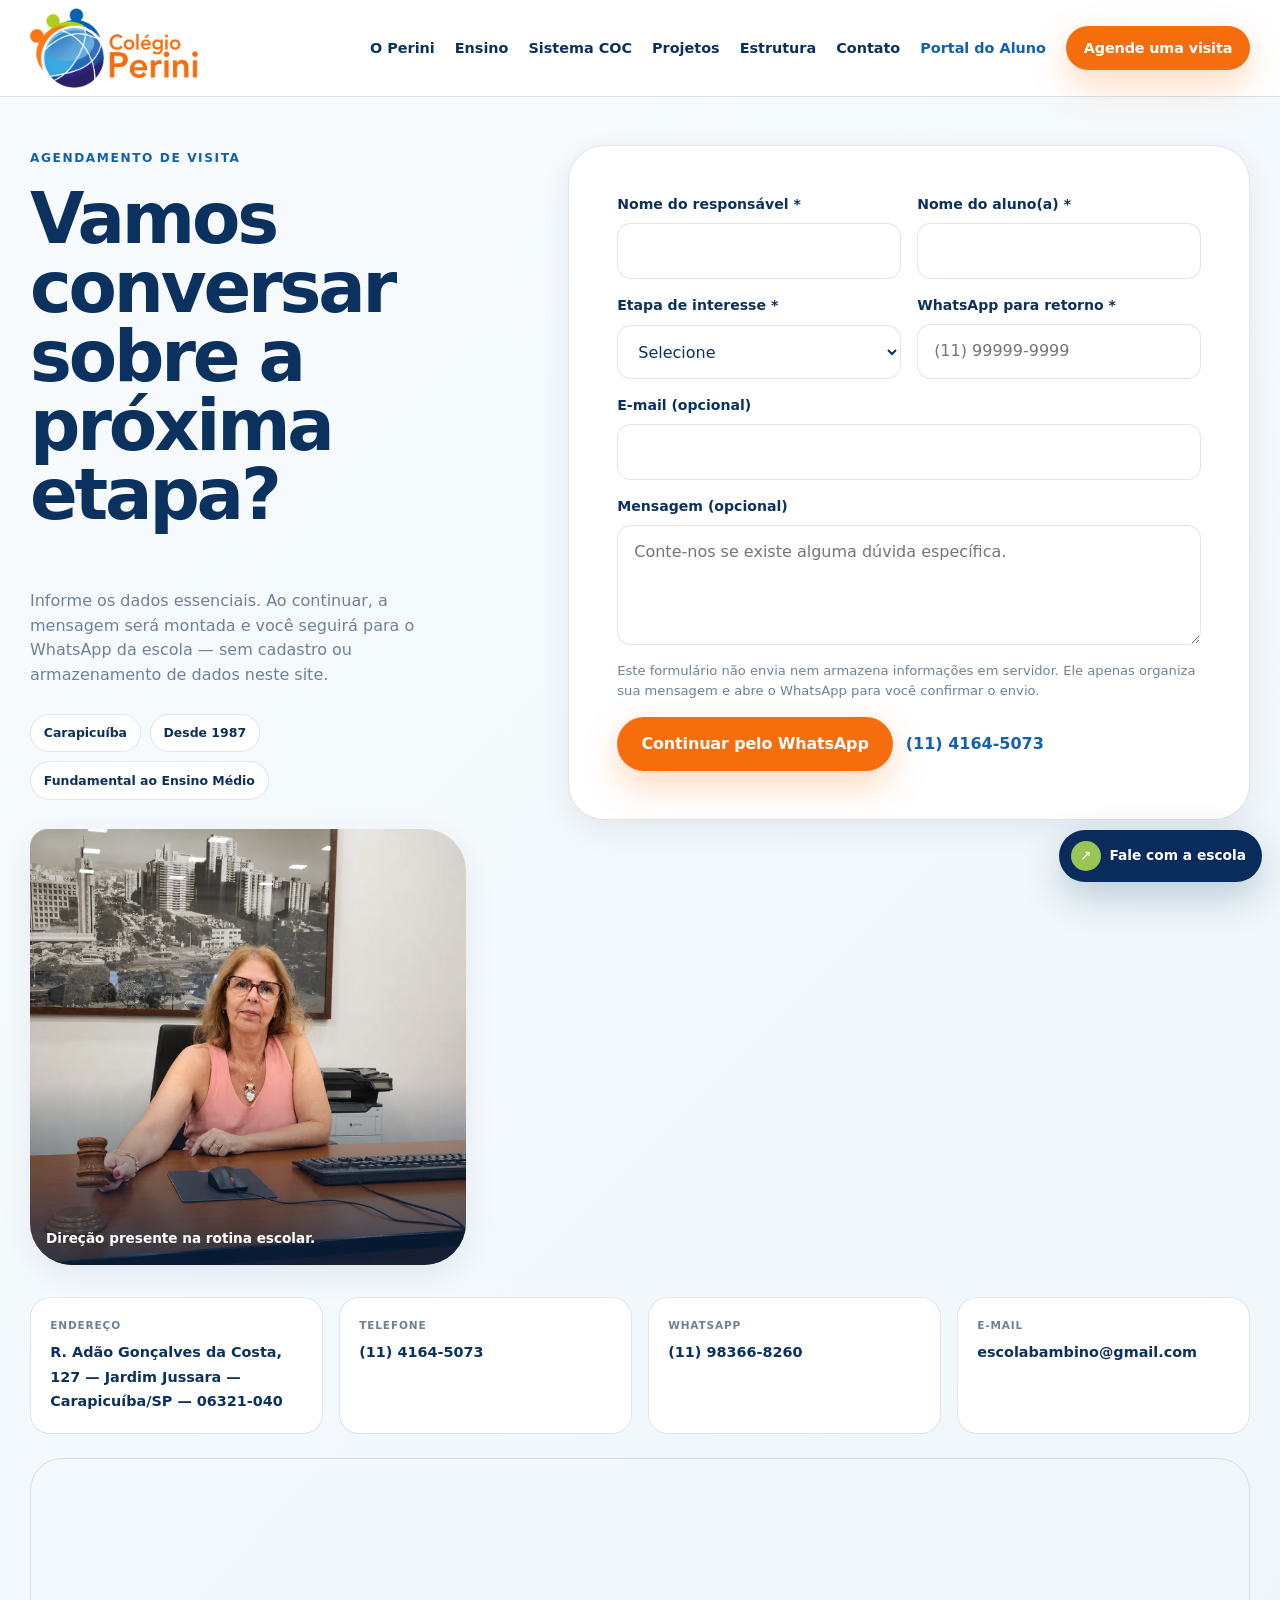
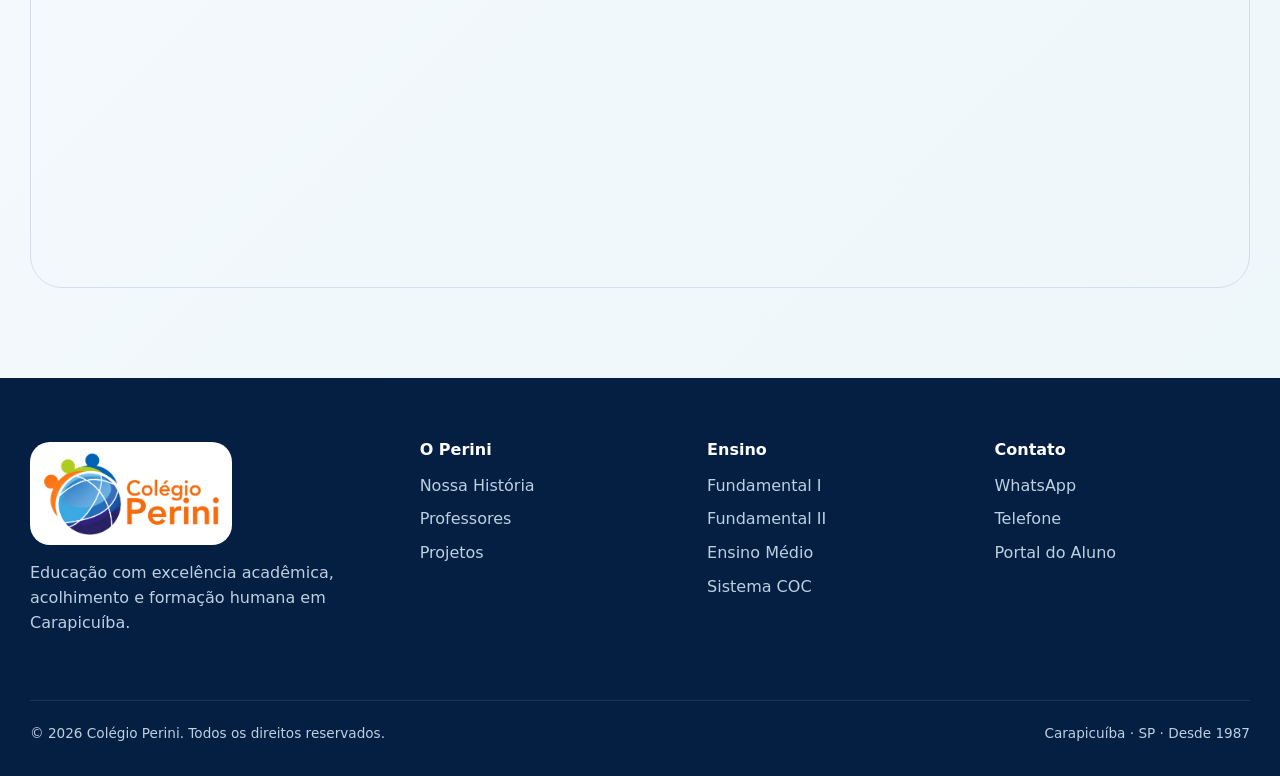
==== commit b3d666cc: "Add files via upload" ====
--- a/contato/index.html
+++ b/contato/index.html
@@ -1,3 +1,8 @@
-<!doctype html>
+<!DOCTYPE html>
+
 <html lang="pt-BR"><head><meta charset="utf-8"/><meta content="width=device-width,initial-scale=1,viewport-fit=cover" name="viewport"/><title>Contato e agendamento de visita | Colégio Perini</title><meta content="Agende uma visita ao Colégio Perini em Carapicuíba. Informe a etapa de interesse e continue o atendimento pelo WhatsApp." name="description"/><link href="https://colegio-perini.vercel.app/contato" rel="canonical"/><meta content="index,follow" name="robots"/><meta content="#0b4e90" name="theme-color"/><meta content="Agende uma visita | Colégio Perini" property="og:title"/><meta content="Conheça o Colégio Perini de perto e converse com nossa equipe." property="og:description"/><meta content="https://colegio-perini.vercel.app/assets/og/perini-social.jpg" property="og:image"/><link href="../assets/icons/favicon-32.png" rel="icon"/><link href="../css/tokens.css" rel="stylesheet"/><link href="../css/base.css" rel="stylesheet"/><link href="../css/components.css" rel="stylesheet"/><link href="../css/responsive.css" rel="stylesheet"/></head><body class="inner-page"><a class="skip-link" href="#conteudo">Pular para o conteúdo</a><header class="site-header" id="site-header"><div class="container nav-shell"><a aria-label="Colégio Perini — início" class="brand" href="/"><img alt="Colégio Perini" height="414" src="../assets/brand/logo-colegio-perini-cropped.webp" width="879"/></a><nav aria-label="Navegação principal" class="desktop-nav"><a href="/#perini">O Perini</a><a href="/#ensino">Ensino</a><a href="/sistema-de-ensino">Sistema COC</a><a href="/#projetos">Projetos</a><a href="/estrutura-e-vida-escolar">Estrutura</a><a href="/contato">Contato</a><a class="portal-link" data-portal="" data-track="portal" href="https://portal.coc.com.br/" rel="noopener noreferrer" target="_blank">Portal do Aluno</a><a class="btn btn-primary btn-sm" data-track="visita-header" data-visit-link="" href="/contato#agendar">Agende uma visita</a></nav><button aria-controls="mobile-menu" aria-expanded="false" aria-label="Abrir menu" class="menu-toggle" id="menu-toggle" type="button"><span aria-hidden="true"></span></button></div></header>
-<div aria-hidden="true" aria-label="Menu de navegação" aria-modal="true" class="mobile-menu" id="mobile-menu" role="dialog"><div class="mobile-menu-inner"><div class="mobile-menu-top"><img alt="Colégio Perini" height="414" src="../assets/brand/logo-colegio-perini-cropped.webp" width="879"/><button aria-label="Fechar menu" class="mobile-close" id="mobile-close" type="button">×</button></div><nav aria-label="Navegação mobile"><a class="mobile-link" href="/#perini">O Perini</a><a class="mobile-link" href="/#ensino">Ensino</a><a class="mobile-link sub" href="/fundamental-1">Fundamental I</a><a class="mobile-link sub" href="/fundamental-2">Fundamental II</a><a class="mobile-link sub" href="/ensino-medio">Ensino Médio</a><a class="mobile-link" href="/sistema-de-ensino">Sistema COC</a><a class="mobile-link" href="/#projetos">Projetos</a><a class="mobile-link" href="/estrutura-e-vida-escolar">Estrutura</a><a class="mobile-link" href="/contato">Contato</a></nav><div class="mobile-menu-actions"><a class="btn btn-primary" data-track="visita-menu" data-visit-link="" href="/contato#agendar">Agende uma visita</a><a class="btn btn-ghost" data-portal="" href="https://portal.coc.com.br/" rel="noopener noreferrer" target="_blank">Portal do Aluno</a></div></div></div><main id="conteudo"><section class="visit-page" id="agendar"><div class="container visit-layout"><div class="visit-intro" data-reveal=""><span class="eyebrow">Agendamento de visita</span><h1 style="font-size:clamp(3rem,5.5vw,5.8rem)">Vamos conversar sobre a próxima etapa?</h1><p>Informe os dados essenciais. Ao continuar, a mensagem será montada e você seguirá para o WhatsApp da escola — sem cadastro ou armazenamento de dados neste site.</p><div class="page-proof"><span>Carapicuíba</span><span>Desde 1987</span><span>Fundamental ao Ensino Médio</span></div></div><form class="visit-form" data-reveal="" id="visit-form"><div class="form-grid"><div class="field"><label for="responsavel">Nome do responsável *</label><input autocomplete="name" id="responsavel" name="responsavel" required=""/></div><div class="field"><label for="aluno">Nome do aluno(a) *</label><input id="aluno" name="aluno" required=""/></div><div class="field"><label for="etapa">Etapa de interesse *</label><select id="etapa" name="etapa" required=""><option value="">Selecione</option><option>Ensino Fundamental I</option><option>Ensino Fundamental II</option><option>Ensino Médio</option></select></div><div class="field"><label for="whatsapp">WhatsApp para retorno *</label><input autocomplete="tel" id="whatsapp" inputmode="tel" name="whatsapp" placeholder="(11) 99999-9999" required=""/></div><div class="field full"><label for="email">E-mail (opcional)</label><input autocomplete="email" id="email" name="email" type="email"/></div><div class="field full"><label for="mensagem">Mensagem (opcional)</label><textarea id="mensagem" name="mensagem" placeholder="Conte-nos se existe alguma dúvida específica."></textarea></div></div><p class="form-note">Este formulário não envia nem armazena informações em servidor. Ele apenas organiza sua mensagem e abre o WhatsApp para você confirmar o envio.</p><div class="form-actions"><button class="btn btn-primary" type="submit">Continuar pelo WhatsApp</button><a class="text-link" data-phone="" href="tel:+551141645073"><span data-phone-text=""></span></a></div></form><noscript><a class="text-link" href="https://wa.me/5511983668260?text=Ol%C3%A1%21%20Conheci%20o%20Col%C3%A9gio%20Perini%20pelo%20site%20e%20gostaria%20de%20mais%20informa%C3%A7%C3%B5es.">JavaScript está desativado. Fale diretamente pelo WhatsApp.</a></noscript></div><div class="container"><div class="contact-cards"><div class="contact-card"><small>Endereço</small><span data-address=""></span></div><div class="contact-card"><small>Telefone</small><a data-phone="" href="tel:+551141645073"><span data-phone-text=""></span></a></div><div class="contact-card"><small>WhatsApp</small><a data-whatsapp="" href="https://wa.me/5511983668260?text=Ol%C3%A1%21%20Conheci%20o%20Col%C3%A9gio%20Perini%20pelo%20site%20e%20gostaria%20de%20mais%20informa%C3%A7%C3%B5es." rel="noopener noreferrer" target="_blank"><span data-whatsapp-text=""></span></a></div><div class="contact-card"><small>E-mail</small><a data-email="" href="mailto:escolabambino@gmail.com"><span data-email-text=""></span></a></div></div><div class="internal-map"><iframe id="school-map" loading="lazy" referrerpolicy="no-referrer-when-downgrade" title="Mapa do Colégio Perini"></iframe></div></div></section></main><footer class="footer"><div class="container footer-grid"><div class="footer-brand"><div class="footer-logo-shell"><img alt="Colégio Perini" height="414" src="../assets/brand/logo-colegio-perini-cropped.webp" width="879"/></div><p>Educação com excelência acadêmica, acolhimento e formação humana em Carapicuíba.</p></div><div><h3>O Perini</h3><a href="/#historia">Nossa História</a><a href="/#professores">Professores</a><a href="/#projetos">Projetos</a></div><div><h3>Ensino</h3><a href="/fundamental-1">Fundamental I</a><a href="/fundamental-2">Fundamental II</a><a href="/ensino-medio">Ensino Médio</a><a href="/sistema-de-ensino">Sistema COC</a></div><div><h3>Contato</h3><a data-whatsapp="" href="https://wa.me/5511983668260?text=Ol%C3%A1%21%20Conheci%20o%20Col%C3%A9gio%20Perini%20pelo%20site%20e%20gostaria%20de%20mais%20informa%C3%A7%C3%B5es." rel="noopener noreferrer" target="_blank">WhatsApp</a><a data-phone="" href="tel:+551141645073">Telefone</a><a data-portal="" href="https://portal.coc.com.br/" rel="noopener noreferrer" target="_blank">Portal do Aluno</a></div></div><div class="container footer-bottom"><span>© <span data-year="">2026</span> Colégio Perini. Todos os direitos reservados.</span><span>Carapicuíba · SP · Desde 1987</span></div></footer><a aria-label="Falar com o Colégio Perini pelo WhatsApp" class="whatsapp-float" data-whatsapp="" href="https://wa.me/5511983668260?text=Ol%C3%A1%21%20Conheci%20o%20Col%C3%A9gio%20Perini%20pelo%20site%20e%20gostaria%20de%20mais%20informa%C3%A7%C3%B5es." rel="noopener noreferrer" target="_blank"><span aria-hidden="true">↗</span><b>Fale com a escola</b></a><div class="mobile-action"><a data-visit-link="" href="/contato#agendar">Agende uma visita</a></div><script id="org-schema" type="application/ld+json"></script><script src="../js/config.js"></script><script src="../js/content.js"></script><script src="../js/images.js"></script><script src="../js/site.js"></script></body></html>+<div aria-hidden="true" aria-label="Menu de navegação" aria-modal="true" class="mobile-menu" id="mobile-menu" role="dialog"><div class="mobile-menu-inner"><div class="mobile-menu-top"><img alt="Colégio Perini" height="414" src="../assets/brand/logo-colegio-perini-cropped.webp" width="879"/><button aria-label="Fechar menu" class="mobile-close" id="mobile-close" type="button">×</button></div><nav aria-label="Navegação mobile"><a class="mobile-link" href="/#perini">O Perini</a><a class="mobile-link" href="/#ensino">Ensino</a><a class="mobile-link sub" href="/fundamental-1">Fundamental I</a><a class="mobile-link sub" href="/fundamental-2">Fundamental II</a><a class="mobile-link sub" href="/ensino-medio">Ensino Médio</a><a class="mobile-link" href="/sistema-de-ensino">Sistema COC</a><a class="mobile-link" href="/#projetos">Projetos</a><a class="mobile-link" href="/estrutura-e-vida-escolar">Estrutura</a><a class="mobile-link" href="/contato">Contato</a></nav><div class="mobile-menu-actions"><a class="btn btn-primary" data-track="visita-menu" data-visit-link="" href="/contato#agendar">Agende uma visita</a><a class="btn btn-ghost" data-portal="" href="https://portal.coc.com.br/" rel="noopener noreferrer" target="_blank">Portal do Aluno</a></div></div></div><main id="conteudo"><section class="visit-page" id="agendar"><div class="container visit-layout"><div class="visit-intro" data-reveal=""><span class="eyebrow">Agendamento de visita</span><h1 style="font-size:clamp(3rem,5.5vw,5.8rem)">Vamos conversar sobre a próxima etapa?</h1><p>Informe os dados essenciais. Ao continuar, a mensagem será montada e você seguirá para o WhatsApp da escola — sem cadastro ou armazenamento de dados neste site.</p><div class="page-proof"><span>Carapicuíba</span><span>Desde 1987</span><span>Fundamental ao Ensino Médio</span></div>
+<figure class="visit-team-photo" data-reveal="">
+<img alt="Direção do Colégio Perini em ambiente de trabalho" decoding="async" loading="lazy" sizes="(max-width:1080px) 92vw, 34vw" src="../assets/real/direcao.webp" srcset="../assets/real/direcao-720.webp 720w, ../assets/real/direcao-1200.webp 1200w, ../assets/real/direcao.webp 1254w"/>
+<figcaption>Direção presente na rotina escolar.</figcaption>
+</figure></div><form class="visit-form" data-reveal="" id="visit-form"><div class="form-grid"><div class="field"><label for="responsavel">Nome do responsável *</label><input autocomplete="name" id="responsavel" name="responsavel" required=""/></div><div class="field"><label for="aluno">Nome do aluno(a) *</label><input id="aluno" name="aluno" required=""/></div><div class="field"><label for="etapa">Etapa de interesse *</label><select id="etapa" name="etapa" required=""><option value="">Selecione</option><option>Ensino Fundamental I</option><option>Ensino Fundamental II</option><option>Ensino Médio</option></select></div><div class="field"><label for="whatsapp">WhatsApp para retorno *</label><input autocomplete="tel" id="whatsapp" inputmode="tel" name="whatsapp" placeholder="(11) 99999-9999" required=""/></div><div class="field full"><label for="email">E-mail (opcional)</label><input autocomplete="email" id="email" name="email" type="email"/></div><div class="field full"><label for="mensagem">Mensagem (opcional)</label><textarea id="mensagem" name="mensagem" placeholder="Conte-nos se existe alguma dúvida específica."></textarea></div></div><p class="form-note">Este formulário não envia nem armazena informações em servidor. Ele apenas organiza sua mensagem e abre o WhatsApp para você confirmar o envio.</p><div class="form-actions"><button class="btn btn-primary" type="submit">Continuar pelo WhatsApp</button><a class="text-link" data-phone="" href="tel:+551141645073"><span data-phone-text=""></span></a></div></form><noscript><a class="text-link" href="https://wa.me/5511983668260?text=Ol%C3%A1%21%20Conheci%20o%20Col%C3%A9gio%20Perini%20pelo%20site%20e%20gostaria%20de%20mais%20informa%C3%A7%C3%B5es.">JavaScript está desativado. Fale diretamente pelo WhatsApp.</a></noscript></div><div class="container"><div class="contact-cards"><div class="contact-card"><small>Endereço</small><span data-address=""></span></div><div class="contact-card"><small>Telefone</small><a data-phone="" href="tel:+551141645073"><span data-phone-text=""></span></a></div><div class="contact-card"><small>WhatsApp</small><a data-whatsapp="" href="https://wa.me/5511983668260?text=Ol%C3%A1%21%20Conheci%20o%20Col%C3%A9gio%20Perini%20pelo%20site%20e%20gostaria%20de%20mais%20informa%C3%A7%C3%B5es." rel="noopener noreferrer" target="_blank"><span data-whatsapp-text=""></span></a></div><div class="contact-card"><small>E-mail</small><a data-email="" href="mailto:escolabambino@gmail.com"><span data-email-text=""></span></a></div></div><div class="internal-map"><iframe id="school-map" loading="lazy" referrerpolicy="no-referrer-when-downgrade" title="Mapa do Colégio Perini"></iframe></div></div></section></main><footer class="footer"><div class="container footer-grid"><div class="footer-brand"><div class="footer-logo-shell"><img alt="Colégio Perini" height="414" src="../assets/brand/logo-colegio-perini-cropped.webp" width="879"/></div><p>Educação com excelência acadêmica, acolhimento e formação humana em Carapicuíba.</p></div><div><h3>O Perini</h3><a href="/#historia">Nossa História</a><a href="/#professores">Professores</a><a href="/#projetos">Projetos</a></div><div><h3>Ensino</h3><a href="/fundamental-1">Fundamental I</a><a href="/fundamental-2">Fundamental II</a><a href="/ensino-medio">Ensino Médio</a><a href="/sistema-de-ensino">Sistema COC</a></div><div><h3>Contato</h3><a data-whatsapp="" href="https://wa.me/5511983668260?text=Ol%C3%A1%21%20Conheci%20o%20Col%C3%A9gio%20Perini%20pelo%20site%20e%20gostaria%20de%20mais%20informa%C3%A7%C3%B5es." rel="noopener noreferrer" target="_blank">WhatsApp</a><a data-phone="" href="tel:+551141645073">Telefone</a><a data-portal="" href="https://portal.coc.com.br/" rel="noopener noreferrer" target="_blank">Portal do Aluno</a></div></div><div class="container footer-bottom"><span>© <span data-year="">2026</span> Colégio Perini. Todos os direitos reservados.</span><span>Carapicuíba · SP · Desde 1987</span></div></footer><a aria-label="Falar com o Colégio Perini pelo WhatsApp" class="whatsapp-float" data-whatsapp="" href="https://wa.me/5511983668260?text=Ol%C3%A1%21%20Conheci%20o%20Col%C3%A9gio%20Perini%20pelo%20site%20e%20gostaria%20de%20mais%20informa%C3%A7%C3%B5es." rel="noopener noreferrer" target="_blank"><span aria-hidden="true">↗</span><b>Fale com a escola</b></a><div class="mobile-action"><a data-visit-link="" href="/contato#agendar">Agende uma visita</a></div><script id="org-schema" type="application/ld+json"></script><script src="../js/config.js"></script><script src="../js/content.js"></script><script src="../js/images.js"></script><script src="../js/site.js"></script></body></html>
--- a/css/components.css
+++ b/css/components.css
@@ -69,3 +69,55 @@
 .stats-row{display:grid;grid-template-columns:repeat(2,1fr);gap:1rem;margin-top:1.5rem}.stat-box{padding:1.5rem;border-radius:24px;background:#fff;box-shadow:var(--shadow-sm)}.stat-box strong{font-size:3.4rem;line-height:1;color:var(--blue-950);display:block}.stat-box span{font-weight:850;color:var(--muted)}
 .structure-page-grid{display:grid;grid-template-columns:repeat(2,1fr);gap:1rem}.structure-page-card{min-height:250px;border-radius:28px;padding:1.8rem;background:var(--surface);display:flex;flex-direction:column;justify-content:flex-end;position:relative;overflow:hidden}.structure-page-card:before{content:"";position:absolute;width:180px;height:180px;border-radius:50%;right:-70px;top:-80px;background:var(--blue-500);opacity:.1}.structure-page-card:nth-child(2):before{background:var(--orange)}.structure-page-card:nth-child(3):before{background:var(--green)}.structure-page-card:nth-child(4):before{background:var(--purple)}.structure-page-card h3{position:relative}.structure-page-card p{position:relative;color:var(--muted);margin:0}
 .visit-page{padding:145px 0 90px;background:linear-gradient(135deg,#f8fbfe,#eef7fa)}.visit-layout{display:grid;grid-template-columns:.78fr 1.22fr;gap:clamp(3rem,8vw,7rem);align-items:start}.visit-intro{position:sticky;top:120px}.visit-intro p{color:var(--muted)}.visit-form{background:#fff;padding:clamp(1.5rem,4vw,3rem);border-radius:36px;box-shadow:var(--shadow-sm);border:1px solid var(--line)}.form-grid{display:grid;grid-template-columns:1fr 1fr;gap:1rem}.field{display:grid;gap:.45rem}.field.full{grid-column:1/-1}.field label{font-weight:850;color:var(--ink);font-size:.88rem}.field input,.field select,.field textarea{width:100%;border:1px solid var(--line);border-radius:14px;background:#fff;padding:.9rem 1rem;font:inherit;color:var(--ink);outline:none}.field input:focus,.field select:focus,.field textarea:focus{border-color:var(--blue-500);box-shadow:0 0 0 4px rgba(60,169,226,.12)}.field textarea{min-height:120px;resize:vertical}.form-note{font-size:.82rem;color:var(--muted);margin:1rem 0}.form-actions{display:flex;gap:.8rem;align-items:center;flex-wrap:wrap}.contact-cards{display:grid;grid-template-columns:repeat(4,1fr);gap:1rem;margin-top:2rem}.contact-card{padding:1.2rem;border:1px solid var(--line);border-radius:20px;background:#fff}.contact-card small{display:block;text-transform:uppercase;letter-spacing:.08em;color:var(--muted);font-weight:900;font-size:.66rem;margin-bottom:.4rem}.contact-card a,.contact-card span{color:var(--ink);font-weight:800;font-size:.9rem}.internal-map{margin-top:1.5rem;border-radius:32px;overflow:hidden;min-height:420px;border:1px solid var(--line)}.internal-map iframe{width:100%;height:420px}
+
+/* V3.1 — fotografias reais integradas à narrativa */
+.history-photo-panel{padding:0;min-height:620px;background:#062e61;isolation:isolate}
+.history-panel-picture{position:absolute;inset:0;z-index:0}
+.history-panel-picture img{width:100%;height:100%;object-fit:cover;object-position:center 38%;filter:saturate(.94) contrast(1.02)}
+.history-photo-panel:after{content:"";position:absolute;inset:0;z-index:1;background:linear-gradient(180deg,rgba(3,27,61,.08) 15%,rgba(3,27,61,.18) 46%,rgba(3,27,61,.94) 100%)}
+.history-photo-panel>.history-year,.history-photo-panel>p,.history-photo-panel>.history-orbit{position:absolute;z-index:2}
+.history-photo-panel>.history-year{left:2rem;bottom:5.8rem;color:#fff;text-shadow:0 6px 28px rgba(0,0,0,.28)}
+.history-photo-panel>p{left:2.15rem;right:2.15rem;bottom:2rem;max-width:390px;color:#fff;font-weight:760;margin:0}
+.history-photo-panel>.history-orbit{right:-90px;left:auto;bottom:78px;width:320px;height:46px;opacity:.82;mix-blend-mode:screen}
+
+.projects-photo-story{display:grid;grid-template-columns:minmax(0,1.55fr) minmax(260px,.65fr);gap:1rem;margin:0 0 clamp(2.5rem,5vw,4.5rem)}
+.projects-photo-story figure{margin:0;position:relative;overflow:hidden;background:#e9f1f7}
+.project-photo-main{min-height:600px;border-radius:22px 64px 22px 22px}
+.project-photo-main img,.project-photo-stack img{width:100%;height:100%;object-fit:cover;display:block;transition:transform .7s var(--ease)}
+.project-photo-main img{position:absolute;inset:0;object-position:center 38%}
+.project-photo-main:after{content:"";position:absolute;inset:0;background:linear-gradient(180deg,transparent 38%,rgba(4,31,66,.9) 100%)}
+.project-photo-main figcaption{position:absolute;z-index:2;left:2rem;right:2rem;bottom:2rem;color:#fff;display:grid;gap:.25rem;max-width:590px}
+.project-photo-main figcaption span{font-size:.74rem;text-transform:uppercase;letter-spacing:.12em;font-weight:900;color:#c6edff}
+.project-photo-main figcaption strong{font-size:clamp(1.8rem,3vw,3rem);line-height:1;letter-spacing:-.04em}
+.project-photo-main figcaption small{font-size:.95rem;color:#e1edf6;max-width:520px}
+.project-photo-stack{display:grid;grid-template-rows:1fr 1fr;gap:1rem}
+.project-photo-stack figure{border-radius:28px;min-height:292px}
+.project-photo-stack img{position:absolute;inset:0}
+.project-photo-stack figure:after{content:"";position:absolute;inset:45% 0 0;background:linear-gradient(transparent,rgba(4,31,66,.78))}
+.project-photo-stack figcaption{position:absolute;z-index:2;left:1rem;right:1rem;bottom:1rem;color:#fff;font-size:.82rem;font-weight:900}
+.projects-photo-story figure:hover img{transform:scale(1.025)}
+
+.real-story-section{padding:clamp(4.5rem,8vw,7rem) 0;background:#fff}
+.real-story-section+.content-band{margin-top:0}
+.real-story-grid{display:grid;grid-template-columns:1.16fr .84fr;gap:clamp(2.5rem,7vw,6rem);align-items:center}
+.real-story-media{margin:0;border-radius:18px 54px 54px 54px;overflow:hidden;box-shadow:var(--shadow-sm);background:var(--surface-blue);aspect-ratio:1/1}
+.real-story-media img{width:100%;height:100%;object-fit:cover;display:block}
+.real-story-copy{max-width:520px}
+.real-story-copy h2{font-size:clamp(2.35rem,4.8vw,4.6rem);margin:.75rem 0 1rem}
+.real-story-copy p{font-size:1.08rem;color:var(--muted);max-width:480px}
+
+.real-gallery-section{padding:clamp(5rem,8vw,8rem) 0;background:#fff}
+.real-gallery-grid{display:grid;grid-template-columns:1.35fr .82fr .82fr;gap:1rem;align-items:stretch}
+.real-gallery-grid figure{margin:0;position:relative;overflow:hidden;border-radius:26px;background:var(--surface-blue);min-height:470px}
+.real-gallery-grid .real-gallery-wide{border-radius:22px 58px 22px 22px}
+.real-gallery-grid img{position:absolute;inset:0;width:100%;height:100%;object-fit:cover;transition:transform .6s var(--ease)}
+.real-gallery-grid figure:after{content:"";position:absolute;inset:55% 0 0;background:linear-gradient(transparent,rgba(4,31,66,.82))}
+.real-gallery-grid figcaption{position:absolute;z-index:2;left:1.2rem;right:1.2rem;bottom:1.1rem;color:#fff;font-weight:900;font-size:.88rem}
+.real-gallery-grid figure:hover img{transform:scale(1.025)}
+.real-gallery-grid figure:nth-child(3) img{object-position:center 28%}
+
+.visit-team-photo{margin:1.8rem 0 0;border-radius:18px 42px 42px 42px;overflow:hidden;background:var(--surface-blue);box-shadow:var(--shadow-sm);position:relative;aspect-ratio:1/1}
+.visit-team-photo img{width:100%;height:100%;object-fit:cover;object-position:center 42%;display:block}
+.visit-team-photo:after{content:"";position:absolute;inset:58% 0 0;background:linear-gradient(transparent,rgba(4,31,66,.78))}
+.visit-team-photo figcaption{position:absolute;z-index:2;left:1rem;right:1rem;bottom:1rem;color:#fff;font-size:.85rem;font-weight:900}
+.real-story-games img{transform:scale(1.16);object-position:center 68%}
--- a/css/responsive.css
+++ b/css/responsive.css
@@ -5,3 +5,34 @@
 
 @media(max-width:1080px){.journey-grid{grid-template-columns:1fr}.journey-step{min-height:auto;border-right:0;border-bottom:1px solid var(--line)}.journey-step:last-child{border-bottom:0}.reasons-layout,.page-hero-layout,.editorial-layout,.content-band-layout,.visit-layout{grid-template-columns:1fr}.reasons-intro,.editorial-intro,.visit-intro{position:static}.page-hero-media{max-width:860px}.contact-cards{grid-template-columns:1fr 1fr}}
 @media(max-width:720px){.hero-actions .hero-whatsapp{width:auto;justify-self:start;padding:.25rem 0}.stage-actions{display:grid;gap:.65rem}.stage-actions .stage-whatsapp{border-left:0;padding-left:0}.project-group{grid-template-columns:1fr;gap:1rem}.project-group-items{grid-template-columns:1fr}.page-hero{padding:112px 0 48px}.page-hero-layout{gap:2rem}.page-hero-copy h1{font-size:clamp(2.85rem,12.5vw,4.3rem)}.page-hero-media{aspect-ratio:4/3;border-radius:14px 34px 34px 34px}.page-hero-actions{display:grid}.page-hero-actions .btn{width:100%}.editorial-section{padding:4.5rem 0}.editorial-item{grid-template-columns:38px 1fr}.content-band{padding:4rem 0}.page-cta-inner{display:grid}.page-cta-actions{display:grid}.page-cta-actions .btn{width:100%}.structure-page-grid{grid-template-columns:1fr}.visit-page{padding:104px 0 60px}.form-grid{grid-template-columns:1fr}.contact-cards{grid-template-columns:1fr}.internal-map,.internal-map iframe{min-height:360px;height:360px}.final-cta-actions{display:grid;width:100%}.final-matricula{text-align:center}.stats-row{grid-template-columns:1fr 1fr}}
+
+/* V3.1 — fotografias reais */
+@media(max-width:1080px){
+  .projects-photo-story{grid-template-columns:1fr}
+  .project-photo-main{min-height:520px}
+  .project-photo-stack{grid-template-columns:1fr 1fr;grid-template-rows:auto}
+  .project-photo-stack figure{min-height:340px}
+  .real-story-grid{grid-template-columns:1fr}
+  .real-story-copy{max-width:720px}
+  .real-gallery-grid{grid-template-columns:1fr 1fr}
+  .real-gallery-grid .real-gallery-wide{grid-column:1/-1;min-height:520px}
+  .visit-team-photo{max-width:680px;aspect-ratio:4/3}
+}
+@media(max-width:720px){
+  .history-photo-panel{min-height:520px}
+  .history-photo-panel>.history-year{left:1.35rem;bottom:5.6rem;font-size:5.4rem}
+  .history-photo-panel>p{left:1.35rem;right:1.35rem;bottom:1.4rem}
+  .history-photo-panel>.history-orbit{width:240px;right:-90px;bottom:78px}
+  .project-photo-main{min-height:440px;border-radius:14px 36px 14px 14px}
+  .project-photo-main figcaption{left:1.25rem;right:1.25rem;bottom:1.25rem}
+  .project-photo-stack{grid-template-columns:1fr}
+  .project-photo-stack figure{min-height:330px;border-radius:24px}
+  .real-story-section{padding:4.5rem 0}
+  .real-story-grid{gap:2rem}
+  .real-story-media{border-radius:14px 34px 34px 34px;aspect-ratio:1/1}
+  .real-gallery-section{padding:4.5rem 0}
+  .real-gallery-grid{grid-template-columns:1fr}
+  .real-gallery-grid .real-gallery-wide{grid-column:auto;min-height:380px}
+  .real-gallery-grid figure{min-height:380px;border-radius:24px}
+  .visit-team-photo{aspect-ratio:4/3;border-radius:14px 30px 30px 30px}
+}
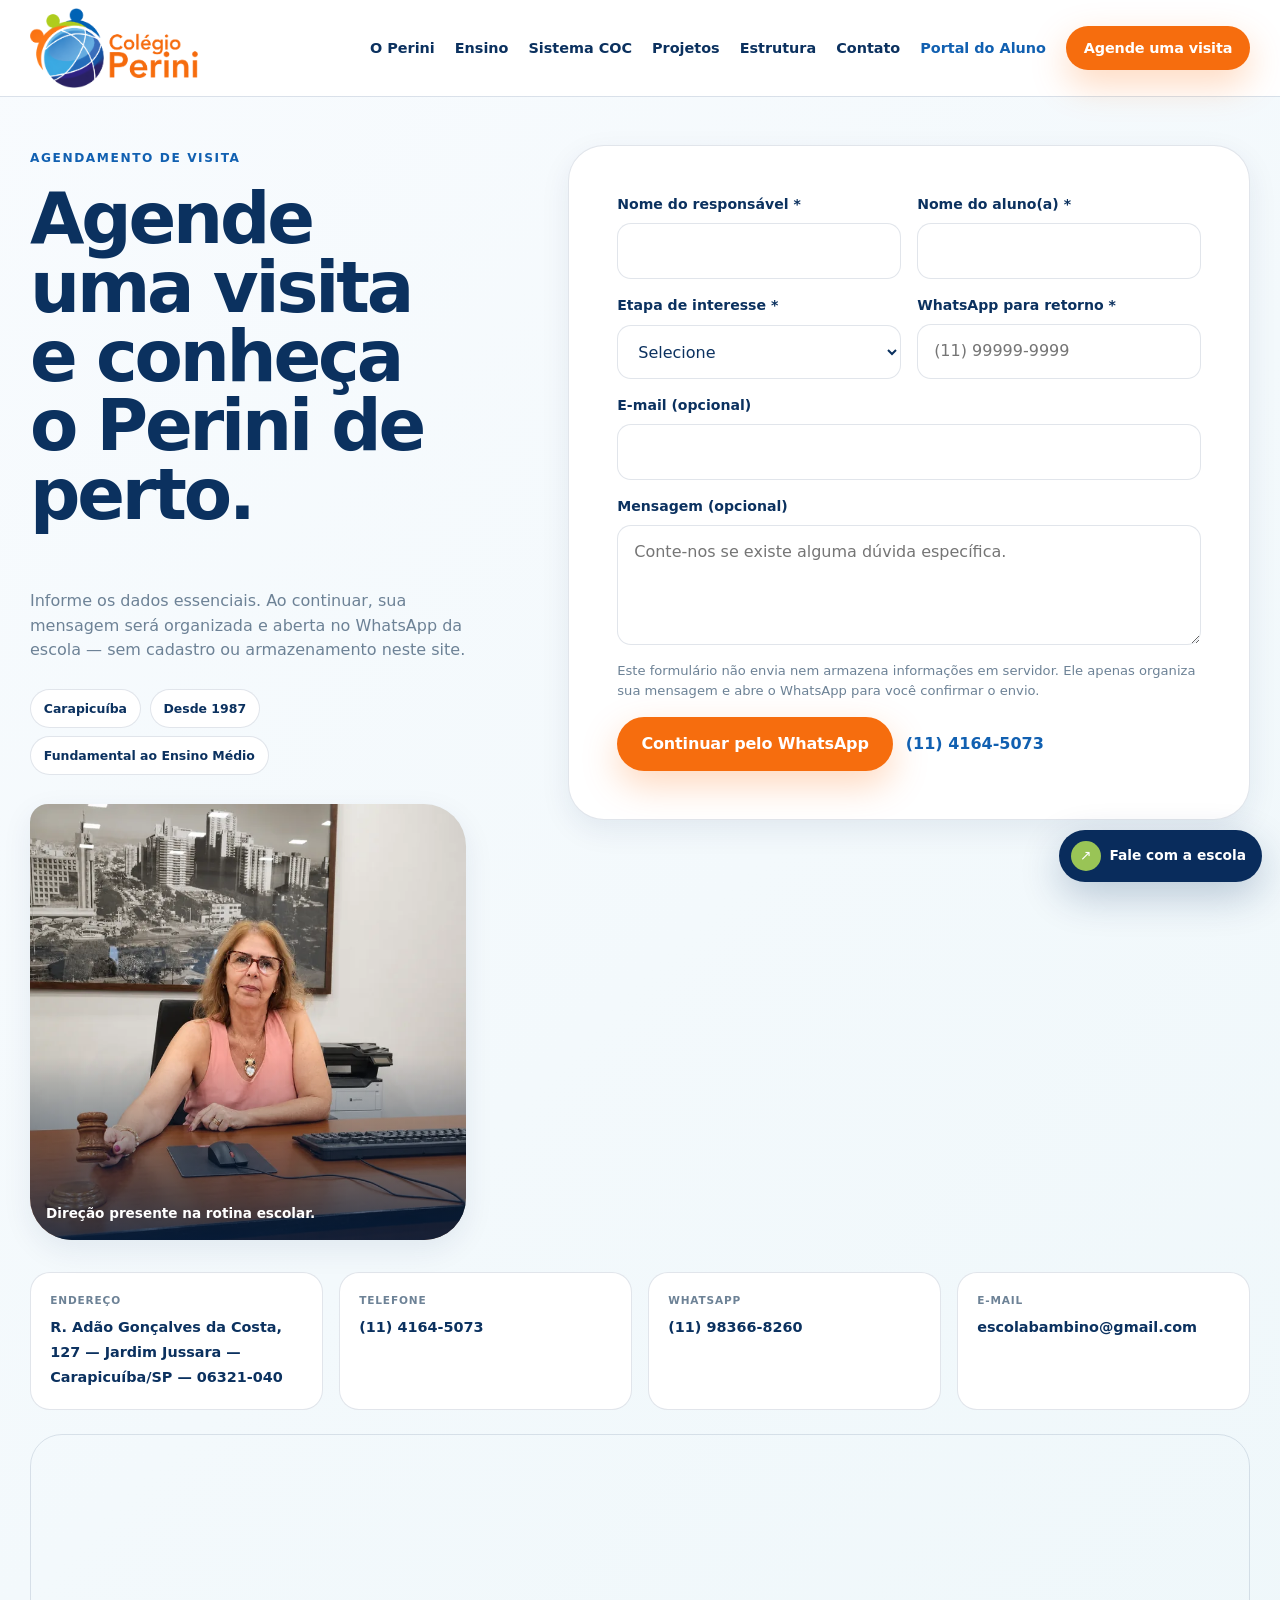
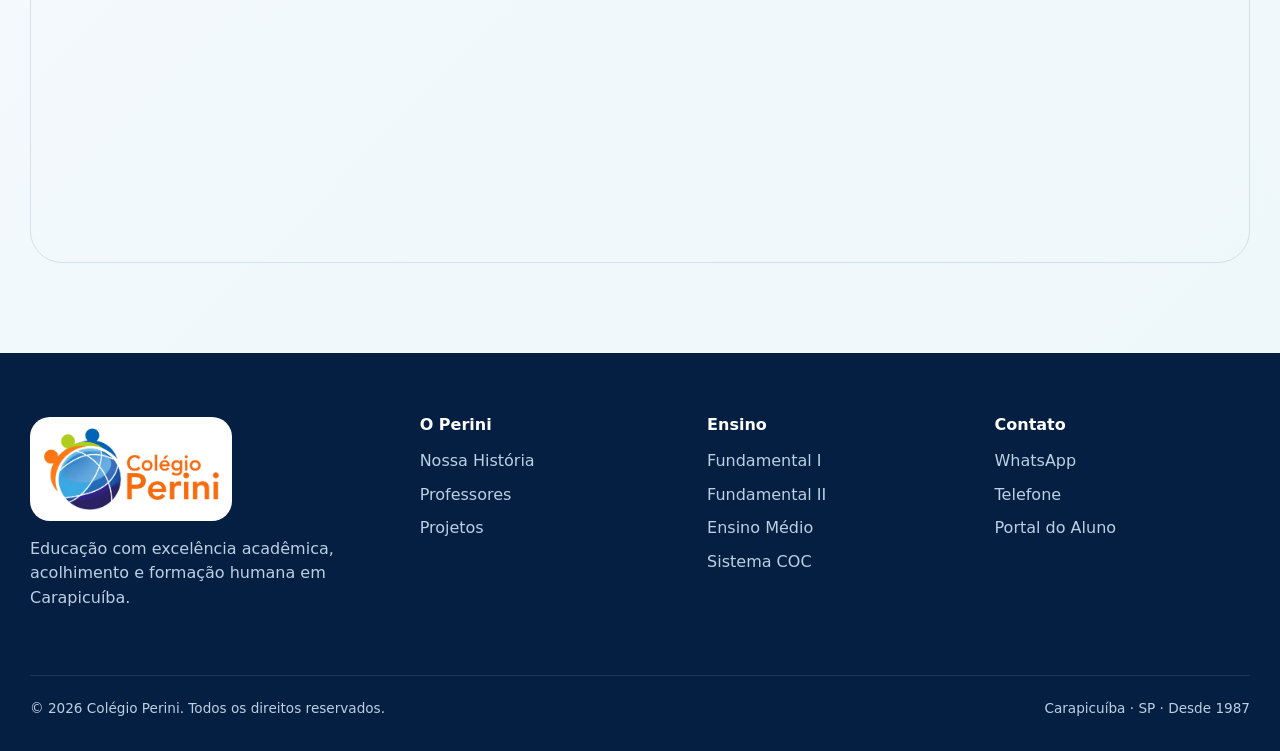
==== commit 94e0d9f3: "Add files via upload" ====
--- a/contato/index.html
+++ b/contato/index.html
@@ -1,8 +1,8 @@
 <!DOCTYPE html>
 
-<html lang="pt-BR"><head><meta charset="utf-8"/><meta content="width=device-width,initial-scale=1,viewport-fit=cover" name="viewport"/><title>Contato e agendamento de visita | Colégio Perini</title><meta content="Agende uma visita ao Colégio Perini em Carapicuíba. Informe a etapa de interesse e continue o atendimento pelo WhatsApp." name="description"/><link href="https://colegio-perini.vercel.app/contato" rel="canonical"/><meta content="index,follow" name="robots"/><meta content="#0b4e90" name="theme-color"/><meta content="Agende uma visita | Colégio Perini" property="og:title"/><meta content="Conheça o Colégio Perini de perto e converse com nossa equipe." property="og:description"/><meta content="https://colegio-perini.vercel.app/assets/og/perini-social.jpg" property="og:image"/><link href="../assets/icons/favicon-32.png" rel="icon"/><link href="../css/tokens.css" rel="stylesheet"/><link href="../css/base.css" rel="stylesheet"/><link href="../css/components.css" rel="stylesheet"/><link href="../css/responsive.css" rel="stylesheet"/></head><body class="inner-page"><a class="skip-link" href="#conteudo">Pular para o conteúdo</a><header class="site-header" id="site-header"><div class="container nav-shell"><a aria-label="Colégio Perini — início" class="brand" href="/"><img alt="Colégio Perini" height="414" src="../assets/brand/logo-colegio-perini-cropped.webp" width="879"/></a><nav aria-label="Navegação principal" class="desktop-nav"><a href="/#perini">O Perini</a><a href="/#ensino">Ensino</a><a href="/sistema-de-ensino">Sistema COC</a><a href="/#projetos">Projetos</a><a href="/estrutura-e-vida-escolar">Estrutura</a><a href="/contato">Contato</a><a class="portal-link" data-portal="" data-track="portal" href="https://portal.coc.com.br/" rel="noopener noreferrer" target="_blank">Portal do Aluno</a><a class="btn btn-primary btn-sm" data-track="visita-header" data-visit-link="" href="/contato#agendar">Agende uma visita</a></nav><button aria-controls="mobile-menu" aria-expanded="false" aria-label="Abrir menu" class="menu-toggle" id="menu-toggle" type="button"><span aria-hidden="true"></span></button></div></header>
-<div aria-hidden="true" aria-label="Menu de navegação" aria-modal="true" class="mobile-menu" id="mobile-menu" role="dialog"><div class="mobile-menu-inner"><div class="mobile-menu-top"><img alt="Colégio Perini" height="414" src="../assets/brand/logo-colegio-perini-cropped.webp" width="879"/><button aria-label="Fechar menu" class="mobile-close" id="mobile-close" type="button">×</button></div><nav aria-label="Navegação mobile"><a class="mobile-link" href="/#perini">O Perini</a><a class="mobile-link" href="/#ensino">Ensino</a><a class="mobile-link sub" href="/fundamental-1">Fundamental I</a><a class="mobile-link sub" href="/fundamental-2">Fundamental II</a><a class="mobile-link sub" href="/ensino-medio">Ensino Médio</a><a class="mobile-link" href="/sistema-de-ensino">Sistema COC</a><a class="mobile-link" href="/#projetos">Projetos</a><a class="mobile-link" href="/estrutura-e-vida-escolar">Estrutura</a><a class="mobile-link" href="/contato">Contato</a></nav><div class="mobile-menu-actions"><a class="btn btn-primary" data-track="visita-menu" data-visit-link="" href="/contato#agendar">Agende uma visita</a><a class="btn btn-ghost" data-portal="" href="https://portal.coc.com.br/" rel="noopener noreferrer" target="_blank">Portal do Aluno</a></div></div></div><main id="conteudo"><section class="visit-page" id="agendar"><div class="container visit-layout"><div class="visit-intro" data-reveal=""><span class="eyebrow">Agendamento de visita</span><h1 style="font-size:clamp(3rem,5.5vw,5.8rem)">Vamos conversar sobre a próxima etapa?</h1><p>Informe os dados essenciais. Ao continuar, a mensagem será montada e você seguirá para o WhatsApp da escola — sem cadastro ou armazenamento de dados neste site.</p><div class="page-proof"><span>Carapicuíba</span><span>Desde 1987</span><span>Fundamental ao Ensino Médio</span></div>
+<html lang="pt-BR"><head><meta charset="utf-8"/><meta content="width=device-width,initial-scale=1,viewport-fit=cover" name="viewport"/><title>Contato e agendamento de visita | Colégio Perini</title><meta content="Agende uma visita ao Colégio Perini em Carapicuíba. Informe a etapa de interesse e continue o atendimento pelo WhatsApp." name="description"/><link href="https://colegio-perini.vercel.app/contato" rel="canonical"/><meta content="index,follow" name="robots"/><meta content="#0b4e90" name="theme-color"/><meta content="Agende uma visita | Colégio Perini" property="og:title"/><meta content="Conheça o Colégio Perini de perto e converse com nossa equipe." property="og:description"/><meta content="https://colegio-perini.vercel.app/assets/og/perini-social.jpg" property="og:image"/><link href="../assets/icons/favicon-32.png" rel="icon"/><link href="../css/tokens.css" rel="stylesheet"/><link href="../css/base.css" rel="stylesheet"/><link href="../css/components.css" rel="stylesheet"/><link href="../css/responsive.css" rel="stylesheet"/><meta content="pt_BR" property="og:locale"/><meta content="website" property="og:type"/><meta content="Colégio Perini" property="og:site_name"/><meta content="https://colegio-perini.vercel.app/contato" property="og:url"/><meta content="summary_large_image" name="twitter:card"/></head><body class="inner-page"><a class="skip-link" href="#conteudo">Pular para o conteúdo</a><header class="site-header" id="site-header"><div class="container nav-shell"><a aria-label="Colégio Perini — início" class="brand" href="/"><img alt="Colégio Perini" height="414" src="../assets/brand/logo-colegio-perini-cropped.webp" width="879"/></a><nav aria-label="Navegação principal" class="desktop-nav"><a href="/#perini">O Perini</a><a href="/#ensino">Ensino</a><a href="/sistema-de-ensino">Sistema COC</a><a href="/#projetos">Projetos</a><a href="/estrutura-e-vida-escolar">Estrutura</a><a href="/contato">Contato</a><a class="portal-link" data-portal="" data-track="portal" href="https://portal.coc.com.br/" rel="noopener noreferrer" target="_blank">Portal do Aluno</a><a class="btn btn-primary btn-sm" data-track="visita-header" data-visit-link="" href="/contato#agendar">Agende uma visita</a></nav><button aria-controls="mobile-menu" aria-expanded="false" aria-label="Abrir menu" class="menu-toggle" id="menu-toggle" type="button"><span aria-hidden="true"></span></button></div></header>
+<div aria-hidden="true" aria-label="Menu de navegação" aria-modal="true" class="mobile-menu" id="mobile-menu" role="dialog"><div class="mobile-menu-inner"><div class="mobile-menu-top"><img alt="Colégio Perini" height="414" src="../assets/brand/logo-colegio-perini-cropped.webp" width="879"/><button aria-label="Fechar menu" class="mobile-close" id="mobile-close" type="button">×</button></div><nav aria-label="Navegação mobile"><a class="mobile-link" href="/#perini">O Perini</a><a class="mobile-link" href="/#ensino">Ensino</a><a class="mobile-link sub" href="/fundamental-1">Fundamental I</a><a class="mobile-link sub" href="/fundamental-2">Fundamental II</a><a class="mobile-link sub" href="/ensino-medio">Ensino Médio</a><a class="mobile-link" href="/sistema-de-ensino">Sistema COC</a><a class="mobile-link" href="/#projetos">Projetos</a><a class="mobile-link" href="/estrutura-e-vida-escolar">Estrutura</a><a class="mobile-link" href="/contato">Contato</a></nav><div class="mobile-menu-actions"><a class="btn btn-primary" data-track="visita-menu" data-visit-link="" href="/contato#agendar">Agende uma visita</a><a class="btn btn-ghost" data-portal="" href="https://portal.coc.com.br/" rel="noopener noreferrer" target="_blank">Portal do Aluno</a></div></div></div><main id="conteudo"><section class="visit-page" id="agendar"><div class="container visit-layout"><div class="visit-intro" data-reveal=""><span class="eyebrow">Agendamento de visita</span><h1 data-contact-page-title="" style="font-size:clamp(3rem,5.5vw,5.8rem)">Agende uma visita e conheça o Perini de perto.</h1><p data-contact-page-text="">Informe os dados essenciais. Ao continuar, sua mensagem será organizada e aberta no WhatsApp da escola — sem cadastro ou armazenamento neste site.</p><div class="page-proof"><span>Carapicuíba</span><span>Desde 1987</span><span>Fundamental ao Ensino Médio</span></div>
 <figure class="visit-team-photo" data-reveal="">
-<img alt="Direção do Colégio Perini em ambiente de trabalho" decoding="async" loading="lazy" sizes="(max-width:1080px) 92vw, 34vw" src="../assets/real/direcao.webp" srcset="../assets/real/direcao-720.webp 720w, ../assets/real/direcao-1200.webp 1200w, ../assets/real/direcao.webp 1254w"/>
+<img alt="Direção do Colégio Perini em ambiente de trabalho" data-real-image="direction" decoding="async" height="1254" loading="lazy" sizes="(max-width:1080px) 92vw, 34vw" src="../assets/real/direcao.webp" srcset="../assets/real/direcao-720.webp 720w, ../assets/real/direcao-1200.webp 1200w, ../assets/real/direcao.webp 1254w" width="1254"/>
 <figcaption>Direção presente na rotina escolar.</figcaption>
-</figure></div><form class="visit-form" data-reveal="" id="visit-form"><div class="form-grid"><div class="field"><label for="responsavel">Nome do responsável *</label><input autocomplete="name" id="responsavel" name="responsavel" required=""/></div><div class="field"><label for="aluno">Nome do aluno(a) *</label><input id="aluno" name="aluno" required=""/></div><div class="field"><label for="etapa">Etapa de interesse *</label><select id="etapa" name="etapa" required=""><option value="">Selecione</option><option>Ensino Fundamental I</option><option>Ensino Fundamental II</option><option>Ensino Médio</option></select></div><div class="field"><label for="whatsapp">WhatsApp para retorno *</label><input autocomplete="tel" id="whatsapp" inputmode="tel" name="whatsapp" placeholder="(11) 99999-9999" required=""/></div><div class="field full"><label for="email">E-mail (opcional)</label><input autocomplete="email" id="email" name="email" type="email"/></div><div class="field full"><label for="mensagem">Mensagem (opcional)</label><textarea id="mensagem" name="mensagem" placeholder="Conte-nos se existe alguma dúvida específica."></textarea></div></div><p class="form-note">Este formulário não envia nem armazena informações em servidor. Ele apenas organiza sua mensagem e abre o WhatsApp para você confirmar o envio.</p><div class="form-actions"><button class="btn btn-primary" type="submit">Continuar pelo WhatsApp</button><a class="text-link" data-phone="" href="tel:+551141645073"><span data-phone-text=""></span></a></div></form><noscript><a class="text-link" href="https://wa.me/5511983668260?text=Ol%C3%A1%21%20Conheci%20o%20Col%C3%A9gio%20Perini%20pelo%20site%20e%20gostaria%20de%20mais%20informa%C3%A7%C3%B5es.">JavaScript está desativado. Fale diretamente pelo WhatsApp.</a></noscript></div><div class="container"><div class="contact-cards"><div class="contact-card"><small>Endereço</small><span data-address=""></span></div><div class="contact-card"><small>Telefone</small><a data-phone="" href="tel:+551141645073"><span data-phone-text=""></span></a></div><div class="contact-card"><small>WhatsApp</small><a data-whatsapp="" href="https://wa.me/5511983668260?text=Ol%C3%A1%21%20Conheci%20o%20Col%C3%A9gio%20Perini%20pelo%20site%20e%20gostaria%20de%20mais%20informa%C3%A7%C3%B5es." rel="noopener noreferrer" target="_blank"><span data-whatsapp-text=""></span></a></div><div class="contact-card"><small>E-mail</small><a data-email="" href="mailto:escolabambino@gmail.com"><span data-email-text=""></span></a></div></div><div class="internal-map"><iframe id="school-map" loading="lazy" referrerpolicy="no-referrer-when-downgrade" title="Mapa do Colégio Perini"></iframe></div></div></section></main><footer class="footer"><div class="container footer-grid"><div class="footer-brand"><div class="footer-logo-shell"><img alt="Colégio Perini" height="414" src="../assets/brand/logo-colegio-perini-cropped.webp" width="879"/></div><p>Educação com excelência acadêmica, acolhimento e formação humana em Carapicuíba.</p></div><div><h3>O Perini</h3><a href="/#historia">Nossa História</a><a href="/#professores">Professores</a><a href="/#projetos">Projetos</a></div><div><h3>Ensino</h3><a href="/fundamental-1">Fundamental I</a><a href="/fundamental-2">Fundamental II</a><a href="/ensino-medio">Ensino Médio</a><a href="/sistema-de-ensino">Sistema COC</a></div><div><h3>Contato</h3><a data-whatsapp="" href="https://wa.me/5511983668260?text=Ol%C3%A1%21%20Conheci%20o%20Col%C3%A9gio%20Perini%20pelo%20site%20e%20gostaria%20de%20mais%20informa%C3%A7%C3%B5es." rel="noopener noreferrer" target="_blank">WhatsApp</a><a data-phone="" href="tel:+551141645073">Telefone</a><a data-portal="" href="https://portal.coc.com.br/" rel="noopener noreferrer" target="_blank">Portal do Aluno</a></div></div><div class="container footer-bottom"><span>© <span data-year="">2026</span> Colégio Perini. Todos os direitos reservados.</span><span>Carapicuíba · SP · Desde 1987</span></div></footer><a aria-label="Falar com o Colégio Perini pelo WhatsApp" class="whatsapp-float" data-whatsapp="" href="https://wa.me/5511983668260?text=Ol%C3%A1%21%20Conheci%20o%20Col%C3%A9gio%20Perini%20pelo%20site%20e%20gostaria%20de%20mais%20informa%C3%A7%C3%B5es." rel="noopener noreferrer" target="_blank"><span aria-hidden="true">↗</span><b>Fale com a escola</b></a><div class="mobile-action"><a data-visit-link="" href="/contato#agendar">Agende uma visita</a></div><script id="org-schema" type="application/ld+json"></script><script src="../js/config.js"></script><script src="../js/content.js"></script><script src="../js/images.js"></script><script src="../js/site.js"></script></body></html>+</figure></div><form class="visit-form" data-reveal="" id="visit-form"><div class="form-grid"><div class="field"><label for="responsavel">Nome do responsável *</label><input autocomplete="name" id="responsavel" name="responsavel" required=""/></div><div class="field"><label for="aluno">Nome do aluno(a) *</label><input id="aluno" name="aluno" required=""/></div><div class="field"><label for="etapa">Etapa de interesse *</label><select id="etapa" name="etapa" required=""><option value="">Selecione</option><option>Ensino Fundamental I</option><option>Ensino Fundamental II</option><option>Ensino Médio</option></select></div><div class="field"><label for="whatsapp">WhatsApp para retorno *</label><input autocomplete="tel" id="whatsapp" inputmode="tel" name="whatsapp" placeholder="(11) 99999-9999" required=""/></div><div class="field full"><label for="email">E-mail (opcional)</label><input autocomplete="email" id="email" name="email" type="email"/></div><div class="field full"><label for="mensagem">Mensagem (opcional)</label><textarea id="mensagem" name="mensagem" placeholder="Conte-nos se existe alguma dúvida específica."></textarea></div></div><p class="form-note">Este formulário não envia nem armazena informações em servidor. Ele apenas organiza sua mensagem e abre o WhatsApp para você confirmar o envio.</p><div class="form-actions"><button class="btn btn-primary" data-track="formulario-visita" type="submit">Continuar pelo WhatsApp</button><a class="text-link" data-phone="" href="tel:+551141645073"><span data-phone-text=""></span></a></div></form><noscript><a class="text-link" href="https://wa.me/5511983668260?text=Ol%C3%A1%21%20Conheci%20o%20Col%C3%A9gio%20Perini%20pelo%20site%20e%20gostaria%20de%20mais%20informa%C3%A7%C3%B5es.">JavaScript está desativado. Fale diretamente pelo WhatsApp.</a></noscript></div><div class="container"><div class="contact-cards"><div class="contact-card"><small>Endereço</small><span data-address=""></span></div><div class="contact-card"><small>Telefone</small><a data-phone="" href="tel:+551141645073"><span data-phone-text=""></span></a></div><div class="contact-card"><small>WhatsApp</small><a data-whatsapp="" href="https://wa.me/5511983668260?text=Ol%C3%A1%21%20Conheci%20o%20Col%C3%A9gio%20Perini%20pelo%20site%20e%20gostaria%20de%20mais%20informa%C3%A7%C3%B5es." rel="noopener noreferrer" target="_blank"><span data-whatsapp-text=""></span></a></div><div class="contact-card"><small>E-mail</small><a data-email="" href="mailto:escolabambino@gmail.com"><span data-email-text=""></span></a></div></div><div class="internal-map"><iframe id="school-map" loading="lazy" referrerpolicy="no-referrer-when-downgrade" title="Mapa do Colégio Perini"></iframe></div></div></section></main><footer class="footer"><div class="container footer-grid"><div class="footer-brand"><div class="footer-logo-shell"><img alt="Colégio Perini" height="414" src="../assets/brand/logo-colegio-perini-cropped.webp" width="879"/></div><p>Educação com excelência acadêmica, acolhimento e formação humana em Carapicuíba.</p></div><div><h3>O Perini</h3><a href="/#historia">Nossa História</a><a href="/#professores">Professores</a><a href="/#projetos">Projetos</a></div><div><h3>Ensino</h3><a href="/fundamental-1">Fundamental I</a><a href="/fundamental-2">Fundamental II</a><a href="/ensino-medio">Ensino Médio</a><a href="/sistema-de-ensino">Sistema COC</a></div><div><h3>Contato</h3><a data-whatsapp="" href="https://wa.me/5511983668260?text=Ol%C3%A1%21%20Conheci%20o%20Col%C3%A9gio%20Perini%20pelo%20site%20e%20gostaria%20de%20mais%20informa%C3%A7%C3%B5es." rel="noopener noreferrer" target="_blank">WhatsApp</a><a data-phone="" href="tel:+551141645073">Telefone</a><a data-portal="" href="https://portal.coc.com.br/" rel="noopener noreferrer" target="_blank">Portal do Aluno</a></div></div><div class="container footer-bottom"><span>© <span data-year="">2026</span> Colégio Perini. Todos os direitos reservados.</span><span>Carapicuíba · SP · Desde 1987</span></div></footer><a aria-label="Falar com o Colégio Perini pelo WhatsApp" class="whatsapp-float" data-whatsapp="" href="https://wa.me/5511983668260?text=Ol%C3%A1%21%20Conheci%20o%20Col%C3%A9gio%20Perini%20pelo%20site%20e%20gostaria%20de%20mais%20informa%C3%A7%C3%B5es." rel="noopener noreferrer" target="_blank"><span aria-hidden="true">↗</span><b>Fale com a escola</b></a><div class="mobile-action"><a data-visit-link="" href="/contato#agendar">Agende uma visita</a></div><script id="org-schema" type="application/ld+json"></script><script id="breadcrumb-schema" type="application/ld+json"></script><script src="../js/config.js"></script><script src="../js/content.js"></script><script src="../js/images.js"></script><script src="../js/site.js"></script></body></html>
--- a/css/components.css
+++ b/css/components.css
@@ -121,3 +121,6 @@
 .visit-team-photo:after{content:"";position:absolute;inset:58% 0 0;background:linear-gradient(transparent,rgba(4,31,66,.78))}
 .visit-team-photo figcaption{position:absolute;z-index:2;left:1rem;right:1rem;bottom:1rem;color:#fff;font-size:.85rem;font-weight:900}
 .real-story-games img{transform:scale(1.16);object-position:center 68%}
+
+/* V3.2 — refinamento de navegação */
+.journey-link{margin-top:1.2rem;display:inline-flex;align-items:center;gap:.35rem;font-weight:850;color:var(--blue-800);font-size:.9rem}.journey-link span{transition:transform .2s var(--ease)}.journey-link:hover span{transform:translateX(3px)}
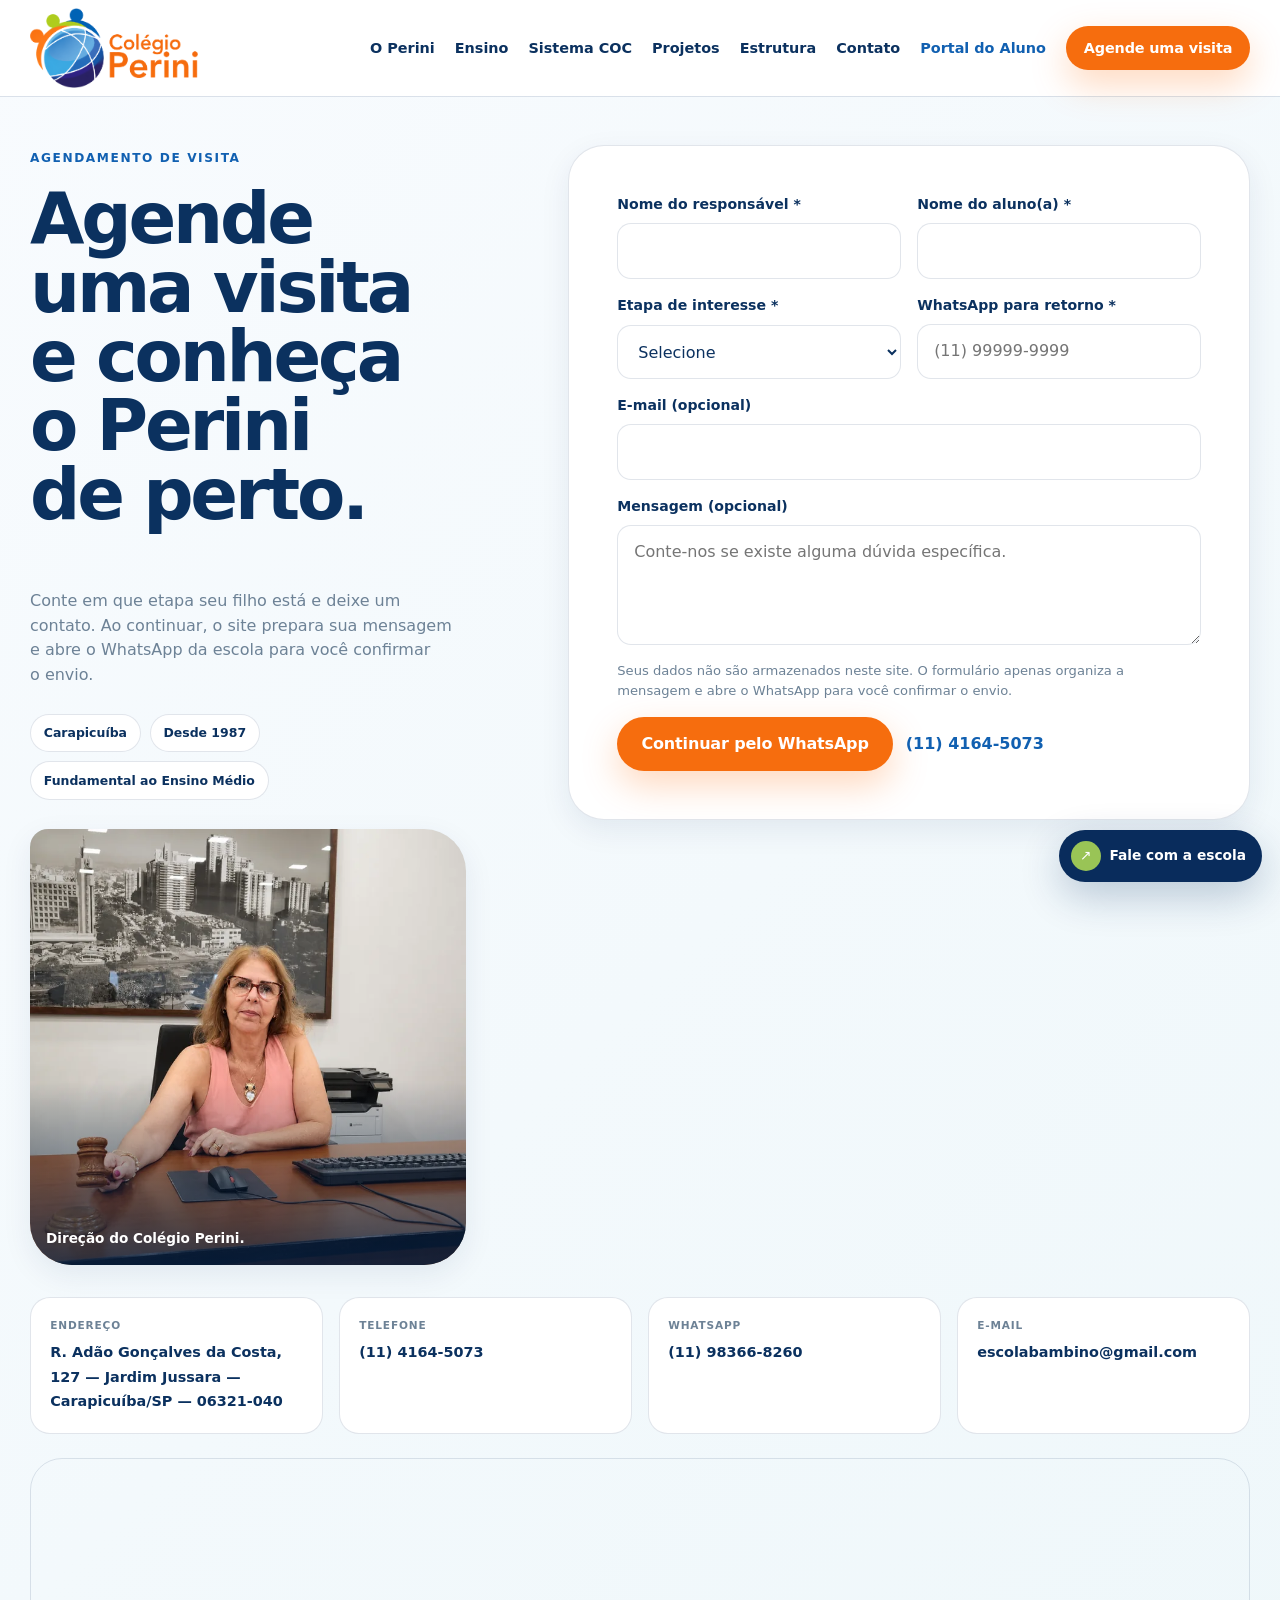
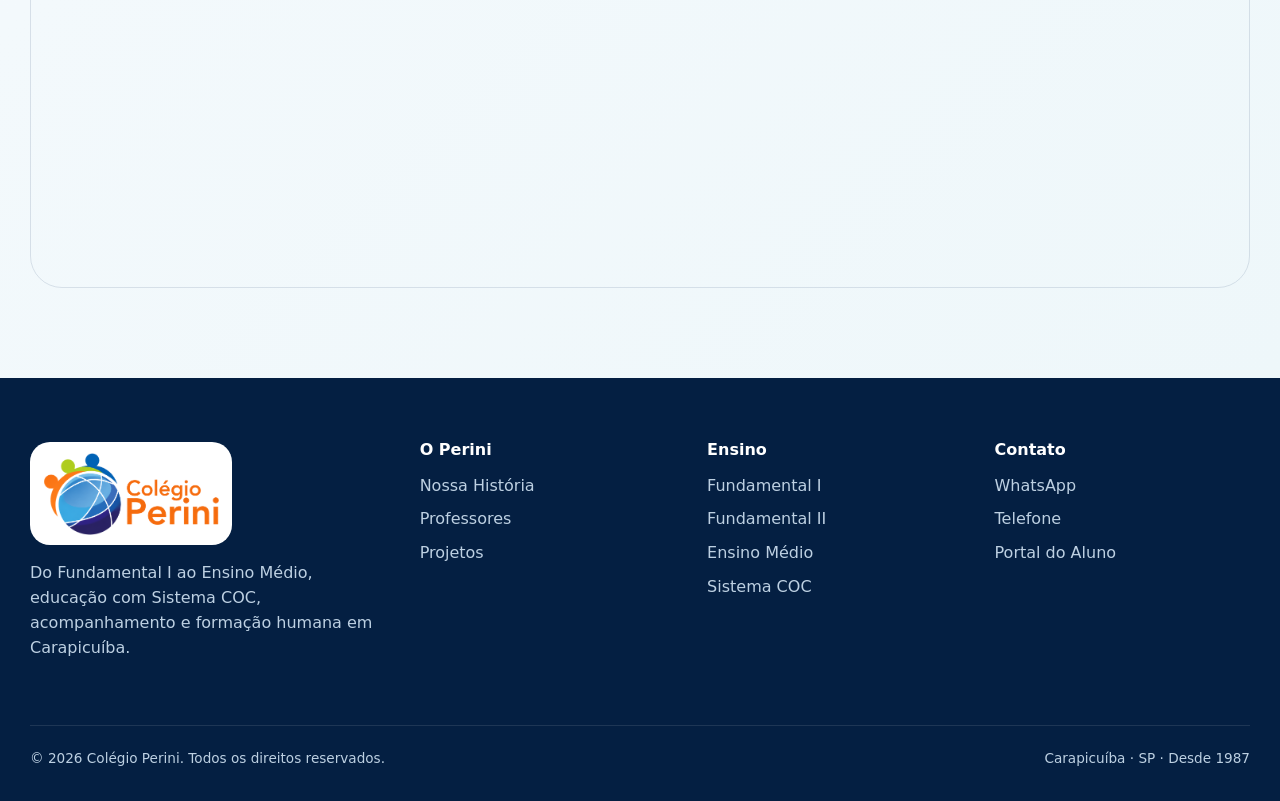
==== commit 944ecd5d: "Add files via upload" ====
--- a/contato/index.html
+++ b/contato/index.html
@@ -1,8 +1,8 @@
 <!DOCTYPE html>
 
 <html lang="pt-BR"><head><meta charset="utf-8"/><meta content="width=device-width,initial-scale=1,viewport-fit=cover" name="viewport"/><title>Contato e agendamento de visita | Colégio Perini</title><meta content="Agende uma visita ao Colégio Perini em Carapicuíba. Informe a etapa de interesse e continue o atendimento pelo WhatsApp." name="description"/><link href="https://colegio-perini.vercel.app/contato" rel="canonical"/><meta content="index,follow" name="robots"/><meta content="#0b4e90" name="theme-color"/><meta content="Agende uma visita | Colégio Perini" property="og:title"/><meta content="Conheça o Colégio Perini de perto e converse com nossa equipe." property="og:description"/><meta content="https://colegio-perini.vercel.app/assets/og/perini-social.jpg" property="og:image"/><link href="../assets/icons/favicon-32.png" rel="icon"/><link href="../css/tokens.css" rel="stylesheet"/><link href="../css/base.css" rel="stylesheet"/><link href="../css/components.css" rel="stylesheet"/><link href="../css/responsive.css" rel="stylesheet"/><meta content="pt_BR" property="og:locale"/><meta content="website" property="og:type"/><meta content="Colégio Perini" property="og:site_name"/><meta content="https://colegio-perini.vercel.app/contato" property="og:url"/><meta content="summary_large_image" name="twitter:card"/></head><body class="inner-page"><a class="skip-link" href="#conteudo">Pular para o conteúdo</a><header class="site-header" id="site-header"><div class="container nav-shell"><a aria-label="Colégio Perini — início" class="brand" href="/"><img alt="Colégio Perini" height="414" src="../assets/brand/logo-colegio-perini-cropped.webp" width="879"/></a><nav aria-label="Navegação principal" class="desktop-nav"><a href="/#perini">O Perini</a><a href="/#ensino">Ensino</a><a href="/sistema-de-ensino">Sistema COC</a><a href="/#projetos">Projetos</a><a href="/estrutura-e-vida-escolar">Estrutura</a><a href="/contato">Contato</a><a class="portal-link" data-portal="" data-track="portal" href="https://portal.coc.com.br/" rel="noopener noreferrer" target="_blank">Portal do Aluno</a><a class="btn btn-primary btn-sm" data-track="visita-header" data-visit-link="" href="/contato#agendar">Agende uma visita</a></nav><button aria-controls="mobile-menu" aria-expanded="false" aria-label="Abrir menu" class="menu-toggle" id="menu-toggle" type="button"><span aria-hidden="true"></span></button></div></header>
-<div aria-hidden="true" aria-label="Menu de navegação" aria-modal="true" class="mobile-menu" id="mobile-menu" role="dialog"><div class="mobile-menu-inner"><div class="mobile-menu-top"><img alt="Colégio Perini" height="414" src="../assets/brand/logo-colegio-perini-cropped.webp" width="879"/><button aria-label="Fechar menu" class="mobile-close" id="mobile-close" type="button">×</button></div><nav aria-label="Navegação mobile"><a class="mobile-link" href="/#perini">O Perini</a><a class="mobile-link" href="/#ensino">Ensino</a><a class="mobile-link sub" href="/fundamental-1">Fundamental I</a><a class="mobile-link sub" href="/fundamental-2">Fundamental II</a><a class="mobile-link sub" href="/ensino-medio">Ensino Médio</a><a class="mobile-link" href="/sistema-de-ensino">Sistema COC</a><a class="mobile-link" href="/#projetos">Projetos</a><a class="mobile-link" href="/estrutura-e-vida-escolar">Estrutura</a><a class="mobile-link" href="/contato">Contato</a></nav><div class="mobile-menu-actions"><a class="btn btn-primary" data-track="visita-menu" data-visit-link="" href="/contato#agendar">Agende uma visita</a><a class="btn btn-ghost" data-portal="" href="https://portal.coc.com.br/" rel="noopener noreferrer" target="_blank">Portal do Aluno</a></div></div></div><main id="conteudo"><section class="visit-page" id="agendar"><div class="container visit-layout"><div class="visit-intro" data-reveal=""><span class="eyebrow">Agendamento de visita</span><h1 data-contact-page-title="" style="font-size:clamp(3rem,5.5vw,5.8rem)">Agende uma visita e conheça o Perini de perto.</h1><p data-contact-page-text="">Informe os dados essenciais. Ao continuar, sua mensagem será organizada e aberta no WhatsApp da escola — sem cadastro ou armazenamento neste site.</p><div class="page-proof"><span>Carapicuíba</span><span>Desde 1987</span><span>Fundamental ao Ensino Médio</span></div>
+<div aria-hidden="true" aria-label="Menu de navegação" aria-modal="true" class="mobile-menu" id="mobile-menu" role="dialog"><div class="mobile-menu-inner"><div class="mobile-menu-top"><img alt="Colégio Perini" height="414" src="../assets/brand/logo-colegio-perini-cropped.webp" width="879"/><button aria-label="Fechar menu" class="mobile-close" id="mobile-close" type="button">×</button></div><nav aria-label="Navegação mobile"><a class="mobile-link" href="/#perini">O Perini</a><a class="mobile-link" href="/#ensino">Ensino</a><a class="mobile-link sub" href="/fundamental-1">Fundamental I</a><a class="mobile-link sub" href="/fundamental-2">Fundamental II</a><a class="mobile-link sub" href="/ensino-medio">Ensino Médio</a><a class="mobile-link" href="/sistema-de-ensino">Sistema COC</a><a class="mobile-link" href="/#projetos">Projetos</a><a class="mobile-link" href="/estrutura-e-vida-escolar">Estrutura</a><a class="mobile-link" href="/contato">Contato</a></nav><div class="mobile-menu-actions"><a class="btn btn-primary" data-track="visita-menu" data-visit-link="" href="/contato#agendar">Agende uma visita</a><a class="btn btn-ghost" data-portal="" href="https://portal.coc.com.br/" rel="noopener noreferrer" target="_blank">Portal do Aluno</a></div></div></div><main id="conteudo"><section class="visit-page" id="agendar"><div class="container visit-layout"><div class="visit-intro" data-reveal=""><span class="eyebrow">Agendamento de visita</span><h1 data-contact-page-title="" style="font-size:clamp(3rem,5.5vw,5.8rem)">Agende uma visita e conheça o Perini de perto.</h1><p data-contact-page-text="">Conte em que etapa seu filho está e deixe um contato. Ao continuar, o site prepara sua mensagem e abre o WhatsApp da escola para você confirmar o envio.</p><div class="page-proof"><span>Carapicuíba</span><span>Desde 1987</span><span>Fundamental ao Ensino Médio</span></div>
 <figure class="visit-team-photo" data-reveal="">
 <img alt="Direção do Colégio Perini em ambiente de trabalho" data-real-image="direction" decoding="async" height="1254" loading="lazy" sizes="(max-width:1080px) 92vw, 34vw" src="../assets/real/direcao.webp" srcset="../assets/real/direcao-720.webp 720w, ../assets/real/direcao-1200.webp 1200w, ../assets/real/direcao.webp 1254w" width="1254"/>
-<figcaption>Direção presente na rotina escolar.</figcaption>
-</figure></div><form class="visit-form" data-reveal="" id="visit-form"><div class="form-grid"><div class="field"><label for="responsavel">Nome do responsável *</label><input autocomplete="name" id="responsavel" name="responsavel" required=""/></div><div class="field"><label for="aluno">Nome do aluno(a) *</label><input id="aluno" name="aluno" required=""/></div><div class="field"><label for="etapa">Etapa de interesse *</label><select id="etapa" name="etapa" required=""><option value="">Selecione</option><option>Ensino Fundamental I</option><option>Ensino Fundamental II</option><option>Ensino Médio</option></select></div><div class="field"><label for="whatsapp">WhatsApp para retorno *</label><input autocomplete="tel" id="whatsapp" inputmode="tel" name="whatsapp" placeholder="(11) 99999-9999" required=""/></div><div class="field full"><label for="email">E-mail (opcional)</label><input autocomplete="email" id="email" name="email" type="email"/></div><div class="field full"><label for="mensagem">Mensagem (opcional)</label><textarea id="mensagem" name="mensagem" placeholder="Conte-nos se existe alguma dúvida específica."></textarea></div></div><p class="form-note">Este formulário não envia nem armazena informações em servidor. Ele apenas organiza sua mensagem e abre o WhatsApp para você confirmar o envio.</p><div class="form-actions"><button class="btn btn-primary" data-track="formulario-visita" type="submit">Continuar pelo WhatsApp</button><a class="text-link" data-phone="" href="tel:+551141645073"><span data-phone-text=""></span></a></div></form><noscript><a class="text-link" href="https://wa.me/5511983668260?text=Ol%C3%A1%21%20Conheci%20o%20Col%C3%A9gio%20Perini%20pelo%20site%20e%20gostaria%20de%20mais%20informa%C3%A7%C3%B5es.">JavaScript está desativado. Fale diretamente pelo WhatsApp.</a></noscript></div><div class="container"><div class="contact-cards"><div class="contact-card"><small>Endereço</small><span data-address=""></span></div><div class="contact-card"><small>Telefone</small><a data-phone="" href="tel:+551141645073"><span data-phone-text=""></span></a></div><div class="contact-card"><small>WhatsApp</small><a data-whatsapp="" href="https://wa.me/5511983668260?text=Ol%C3%A1%21%20Conheci%20o%20Col%C3%A9gio%20Perini%20pelo%20site%20e%20gostaria%20de%20mais%20informa%C3%A7%C3%B5es." rel="noopener noreferrer" target="_blank"><span data-whatsapp-text=""></span></a></div><div class="contact-card"><small>E-mail</small><a data-email="" href="mailto:escolabambino@gmail.com"><span data-email-text=""></span></a></div></div><div class="internal-map"><iframe id="school-map" loading="lazy" referrerpolicy="no-referrer-when-downgrade" title="Mapa do Colégio Perini"></iframe></div></div></section></main><footer class="footer"><div class="container footer-grid"><div class="footer-brand"><div class="footer-logo-shell"><img alt="Colégio Perini" height="414" src="../assets/brand/logo-colegio-perini-cropped.webp" width="879"/></div><p>Educação com excelência acadêmica, acolhimento e formação humana em Carapicuíba.</p></div><div><h3>O Perini</h3><a href="/#historia">Nossa História</a><a href="/#professores">Professores</a><a href="/#projetos">Projetos</a></div><div><h3>Ensino</h3><a href="/fundamental-1">Fundamental I</a><a href="/fundamental-2">Fundamental II</a><a href="/ensino-medio">Ensino Médio</a><a href="/sistema-de-ensino">Sistema COC</a></div><div><h3>Contato</h3><a data-whatsapp="" href="https://wa.me/5511983668260?text=Ol%C3%A1%21%20Conheci%20o%20Col%C3%A9gio%20Perini%20pelo%20site%20e%20gostaria%20de%20mais%20informa%C3%A7%C3%B5es." rel="noopener noreferrer" target="_blank">WhatsApp</a><a data-phone="" href="tel:+551141645073">Telefone</a><a data-portal="" href="https://portal.coc.com.br/" rel="noopener noreferrer" target="_blank">Portal do Aluno</a></div></div><div class="container footer-bottom"><span>© <span data-year="">2026</span> Colégio Perini. Todos os direitos reservados.</span><span>Carapicuíba · SP · Desde 1987</span></div></footer><a aria-label="Falar com o Colégio Perini pelo WhatsApp" class="whatsapp-float" data-whatsapp="" href="https://wa.me/5511983668260?text=Ol%C3%A1%21%20Conheci%20o%20Col%C3%A9gio%20Perini%20pelo%20site%20e%20gostaria%20de%20mais%20informa%C3%A7%C3%B5es." rel="noopener noreferrer" target="_blank"><span aria-hidden="true">↗</span><b>Fale com a escola</b></a><div class="mobile-action"><a data-visit-link="" href="/contato#agendar">Agende uma visita</a></div><script id="org-schema" type="application/ld+json"></script><script id="breadcrumb-schema" type="application/ld+json"></script><script src="../js/config.js"></script><script src="../js/content.js"></script><script src="../js/images.js"></script><script src="../js/site.js"></script></body></html>+<figcaption>Direção do Colégio Perini.</figcaption>
+</figure></div><form class="visit-form" data-reveal="" id="visit-form"><div class="form-grid"><div class="field"><label for="responsavel">Nome do responsável *</label><input autocomplete="name" id="responsavel" name="responsavel" required=""/></div><div class="field"><label for="aluno">Nome do aluno(a) *</label><input id="aluno" name="aluno" required=""/></div><div class="field"><label for="etapa">Etapa de interesse *</label><select id="etapa" name="etapa" required=""><option value="">Selecione</option><option>Ensino Fundamental I</option><option>Ensino Fundamental II</option><option>Ensino Médio</option></select></div><div class="field"><label for="whatsapp">WhatsApp para retorno *</label><input autocomplete="tel" id="whatsapp" inputmode="tel" name="whatsapp" placeholder="(11) 99999-9999" required=""/></div><div class="field full"><label for="email">E-mail (opcional)</label><input autocomplete="email" id="email" name="email" type="email"/></div><div class="field full"><label for="mensagem">Mensagem (opcional)</label><textarea id="mensagem" name="mensagem" placeholder="Conte-nos se existe alguma dúvida específica."></textarea></div></div><p class="form-note">Seus dados não são armazenados neste site. O formulário apenas organiza a mensagem e abre o WhatsApp para você confirmar o envio.</p><div class="form-actions"><button class="btn btn-primary" data-track="formulario-visita" type="submit">Continuar pelo WhatsApp</button><a class="text-link" data-phone="" href="tel:+551141645073"><span data-phone-text=""></span></a></div></form><noscript><a class="text-link" href="https://wa.me/5511983668260?text=Ol%C3%A1%21%20Conheci%20o%20Col%C3%A9gio%20Perini%20pelo%20site%20e%20gostaria%20de%20mais%20informa%C3%A7%C3%B5es.">JavaScript está desativado. Fale diretamente pelo WhatsApp.</a></noscript></div><div class="container"><div class="contact-cards"><div class="contact-card"><small>Endereço</small><span data-address=""></span></div><div class="contact-card"><small>Telefone</small><a data-phone="" href="tel:+551141645073"><span data-phone-text=""></span></a></div><div class="contact-card"><small>WhatsApp</small><a data-whatsapp="" href="https://wa.me/5511983668260?text=Ol%C3%A1%21%20Conheci%20o%20Col%C3%A9gio%20Perini%20pelo%20site%20e%20gostaria%20de%20mais%20informa%C3%A7%C3%B5es." rel="noopener noreferrer" target="_blank"><span data-whatsapp-text=""></span></a></div><div class="contact-card"><small>E-mail</small><a data-email="" href="mailto:escolabambino@gmail.com"><span data-email-text=""></span></a></div></div><div class="internal-map"><iframe id="school-map" loading="lazy" referrerpolicy="no-referrer-when-downgrade" title="Mapa do Colégio Perini"></iframe></div></div></section></main><footer class="footer"><div class="container footer-grid"><div class="footer-brand"><div class="footer-logo-shell"><img alt="Colégio Perini" height="414" src="../assets/brand/logo-colegio-perini-cropped.webp" width="879"/></div><p>Do Fundamental I ao Ensino Médio, educação com Sistema COC, acompanhamento e formação humana em Carapicuíba.</p></div><div><h3>O Perini</h3><a href="/#historia">Nossa História</a><a href="/#professores">Professores</a><a href="/#projetos">Projetos</a></div><div><h3>Ensino</h3><a href="/fundamental-1">Fundamental I</a><a href="/fundamental-2">Fundamental II</a><a href="/ensino-medio">Ensino Médio</a><a href="/sistema-de-ensino">Sistema COC</a></div><div><h3>Contato</h3><a data-whatsapp="" href="https://wa.me/5511983668260?text=Ol%C3%A1%21%20Conheci%20o%20Col%C3%A9gio%20Perini%20pelo%20site%20e%20gostaria%20de%20mais%20informa%C3%A7%C3%B5es." rel="noopener noreferrer" target="_blank">WhatsApp</a><a data-phone="" href="tel:+551141645073">Telefone</a><a data-portal="" href="https://portal.coc.com.br/" rel="noopener noreferrer" target="_blank">Portal do Aluno</a></div></div><div class="container footer-bottom"><span>© <span data-year="">2026</span> Colégio Perini. Todos os direitos reservados.</span><span>Carapicuíba · SP · Desde 1987</span></div></footer><a aria-label="Falar com o Colégio Perini pelo WhatsApp" class="whatsapp-float" data-whatsapp="" href="https://wa.me/5511983668260?text=Ol%C3%A1%21%20Conheci%20o%20Col%C3%A9gio%20Perini%20pelo%20site%20e%20gostaria%20de%20mais%20informa%C3%A7%C3%B5es." rel="noopener noreferrer" target="_blank"><span aria-hidden="true">↗</span><b>Fale com a escola</b></a><div class="mobile-action"><a data-visit-link="" href="/contato#agendar">Agende uma visita</a></div><script id="org-schema" type="application/ld+json"></script><script id="breadcrumb-schema" type="application/ld+json"></script><script src="../js/config.js"></script><script src="../js/content.js"></script><script src="../js/images.js"></script><script src="../js/site.js"></script></body></html>
--- a/css/base.css
+++ b/css/base.css
@@ -4,3 +4,6 @@
 button{cursor:pointer}
 iframe{border:0}
 ::selection{background:rgba(60,169,226,.22);color:var(--ink)}
+
+/* V3.3 — equilíbrio editorial sem quebras manuais */
+.hero-title,.section-head h2,.page-hero-copy h1,.editorial-intro h2,.reasons-intro h2,.real-story-copy h2,.page-cta h2,.final-cta h2,.contact-copy h2,.visit-intro h1{text-wrap:balance}.hero-intro,.section-head>p,.page-hero-copy>p,.editorial-intro>p,.real-story-copy>p,.page-cta p,.final-cta p,.contact-copy>p,.visit-intro>p{text-wrap:pretty}
--- a/css/components.css
+++ b/css/components.css
@@ -124,3 +124,16 @@
 
 /* V3.2 — refinamento de navegação */
 .journey-link{margin-top:1.2rem;display:inline-flex;align-items:center;gap:.35rem;font-weight:850;color:var(--blue-800);font-size:.9rem}.journey-link span{transition:transform .2s var(--ease)}.journey-link:hover span{transform:translateX(3px)}
+
+/* V3.4 — dobra editorial Perini + Sistema COC com vídeo sob demanda */
+.coc-video-section{padding:clamp(4.5rem,7vw,6.75rem) 0;background:linear-gradient(135deg,#fff 0%,#f6f9fc 52%,#eef7fb 100%);overflow:hidden}
+.coc-video-layout{display:grid;grid-template-columns:minmax(0,.78fr) minmax(0,1.22fr);gap:clamp(2.5rem,6vw,6rem);align-items:center}
+.coc-video-copy{max-width:520px}.coc-video-copy h2{font-size:clamp(2.45rem,4.6vw,4.65rem);line-height:.96;letter-spacing:-.045em;text-wrap:balance;margin:.65rem 0 1.35rem}.coc-video-copy>p{color:var(--text);font-size:clamp(1rem,1.3vw,1.16rem);max-width:56ch}.coc-video-note{margin-top:1.35rem!important;padding-top:1.2rem;border-top:1px solid var(--line);font-size:.9rem!important;color:var(--muted)!important;max-width:48ch!important}.coc-video-cta{margin-top:1.15rem}
+.coc-video-media{min-width:0}.coc-video-facade{position:relative;display:block;aspect-ratio:16/9;overflow:hidden;border-radius:24px 58px 24px 24px;background:radial-gradient(circle at 72% 28%,rgba(60,169,226,.42),transparent 25%),radial-gradient(circle at 26% 84%,rgba(153,196,86,.16),transparent 26%),linear-gradient(145deg,#071f45 0%,var(--blue-950) 48%,#0a4d8a 100%);box-shadow:0 30px 80px rgba(9,44,92,.22);isolation:isolate;color:#fff;transition:transform .35s var(--ease),box-shadow .35s var(--ease)}
+.coc-video-facade:before{content:"";position:absolute;inset:0;background:linear-gradient(180deg,rgba(255,255,255,.03),transparent 40%,rgba(3,21,48,.34));z-index:0}.coc-video-facade:hover{transform:translateY(-4px);box-shadow:0 38px 100px rgba(9,44,92,.28)}.coc-video-facade:focus-visible{outline:4px solid rgba(246,109,14,.34);outline-offset:5px}
+.coc-video-badge{position:absolute;top:1.4rem;left:1.4rem;z-index:3;padding:.52rem .75rem;border:1px solid rgba(255,255,255,.2);border-radius:999px;background:rgba(255,255,255,.09);backdrop-filter:blur(8px);font-size:.72rem;font-weight:900;letter-spacing:.08em;text-transform:uppercase;color:#edf7ff}
+.coc-video-orbit{position:absolute;z-index:1;border:1px solid rgba(255,255,255,.12);border-radius:50%;pointer-events:none}.coc-video-orbit-a{width:54%;aspect-ratio:1;right:-12%;top:-34%;transform:rotate(12deg);box-shadow:0 0 0 42px rgba(255,255,255,.018),0 0 0 86px rgba(255,255,255,.012)}.coc-video-orbit-b{width:32%;aspect-ratio:1;left:-10%;bottom:-28%;border-color:rgba(153,196,86,.28)}
+.coc-video-play-icon{position:absolute;z-index:4;left:50%;top:50%;width:92px;height:92px;border-radius:50%;display:grid;place-items:center;transform:translate(-50%,-50%);background:var(--orange);box-shadow:0 18px 42px rgba(0,0,0,.28),0 0 0 14px rgba(255,255,255,.07);transition:transform .3s var(--ease),box-shadow .3s var(--ease)}.coc-video-facade:hover .coc-video-play-icon{transform:translate(-50%,-50%) scale(1.06);box-shadow:0 22px 52px rgba(0,0,0,.32),0 0 0 18px rgba(255,255,255,.08)}.coc-video-play-icon i{width:0;height:0;border-top:13px solid transparent;border-bottom:13px solid transparent;border-left:20px solid #fff;margin-left:5px}
+.coc-video-facade-copy{position:absolute;z-index:3;left:1.5rem;right:1.5rem;bottom:1.45rem;display:grid;gap:.18rem}.coc-video-facade-copy small{font-size:.76rem;font-weight:800;color:#b7d7ee}.coc-video-facade-copy strong{font-size:clamp(1.4rem,2.2vw,2.1rem);line-height:1.05;letter-spacing:-.03em;color:#fff}.coc-video-external{display:inline-flex;align-items:center;gap:.35rem;margin-top:.9rem;color:var(--blue-800);font-size:.82rem;font-weight:850;text-decoration:underline;text-decoration-color:rgba(17,96,177,.25);text-underline-offset:4px}.coc-video-external:hover{text-decoration-color:currentColor}
+.coc-video-embed{display:block;width:100%;aspect-ratio:16/9;border:0;border-radius:24px 58px 24px 24px;background:#061b3a;box-shadow:0 30px 80px rgba(9,44,92,.22)}
+
--- a/css/responsive.css
+++ b/css/responsive.css
@@ -36,3 +36,8 @@
   .real-gallery-grid figure{min-height:380px;border-radius:24px}
   .visit-team-photo{aspect-ratio:4/3;border-radius:14px 30px 30px 30px}
 }
+
+/* V3.4 — vídeo COC */
+@media(max-width:1080px){.coc-video-layout{grid-template-columns:1fr;gap:2.4rem}.coc-video-copy{max-width:760px}.coc-video-media{max-width:900px}.coc-video-copy h2{max-width:840px}}
+@media(max-width:720px){.coc-video-section{padding:4.25rem 0}.coc-video-layout{gap:1.8rem}.coc-video-copy h2{font-size:clamp(2.25rem,10.8vw,3.55rem);margin-bottom:1rem}.coc-video-copy>p{font-size:.98rem}.coc-video-note{margin-top:1.1rem!important;padding-top:1rem}.coc-video-facade,.coc-video-embed{border-radius:14px 34px 14px 14px}.coc-video-badge{top:1rem;left:1rem;font-size:.65rem}.coc-video-play-icon{width:68px;height:68px;box-shadow:0 14px 34px rgba(0,0,0,.28),0 0 0 10px rgba(255,255,255,.07)}.coc-video-play-icon i{border-top-width:10px;border-bottom-width:10px;border-left-width:16px}.coc-video-facade-copy{left:1rem;right:1rem;bottom:1rem}.coc-video-facade-copy strong{font-size:1.35rem}.coc-video-external{margin-top:.75rem}}
+
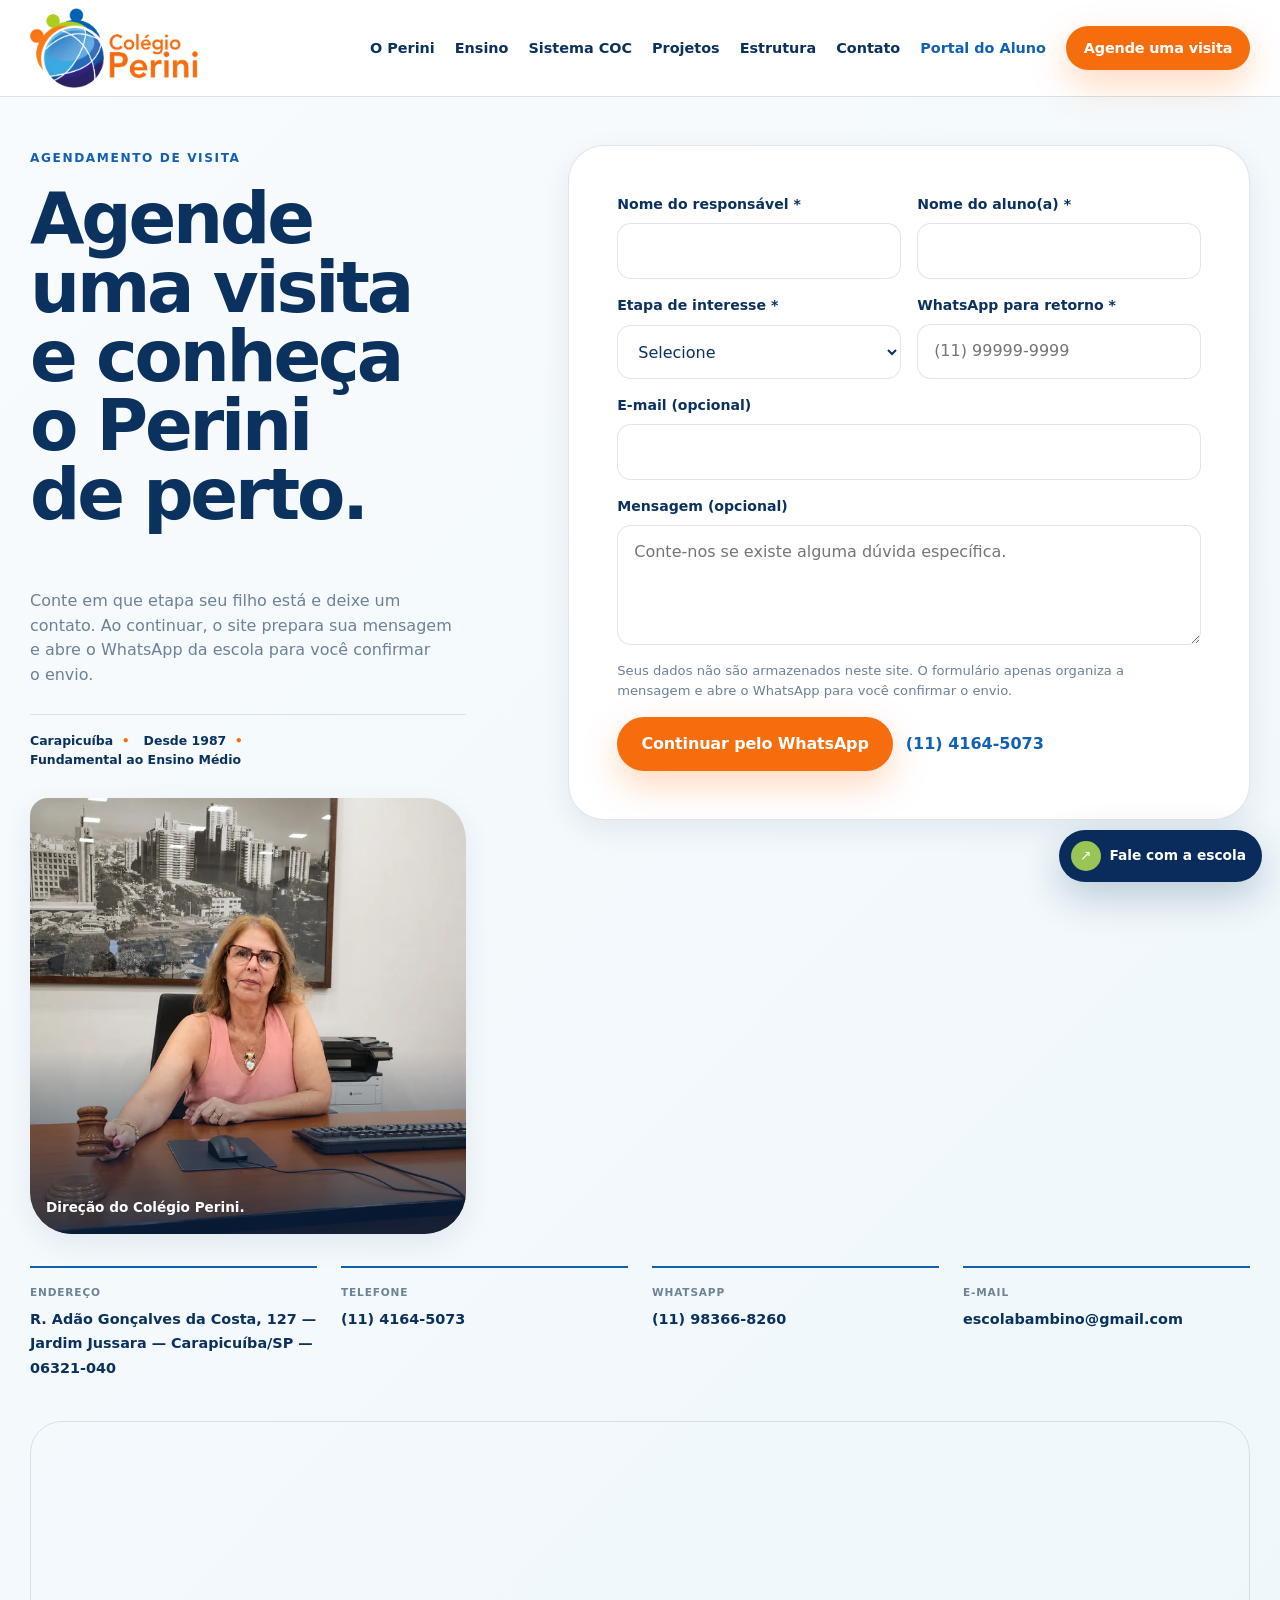
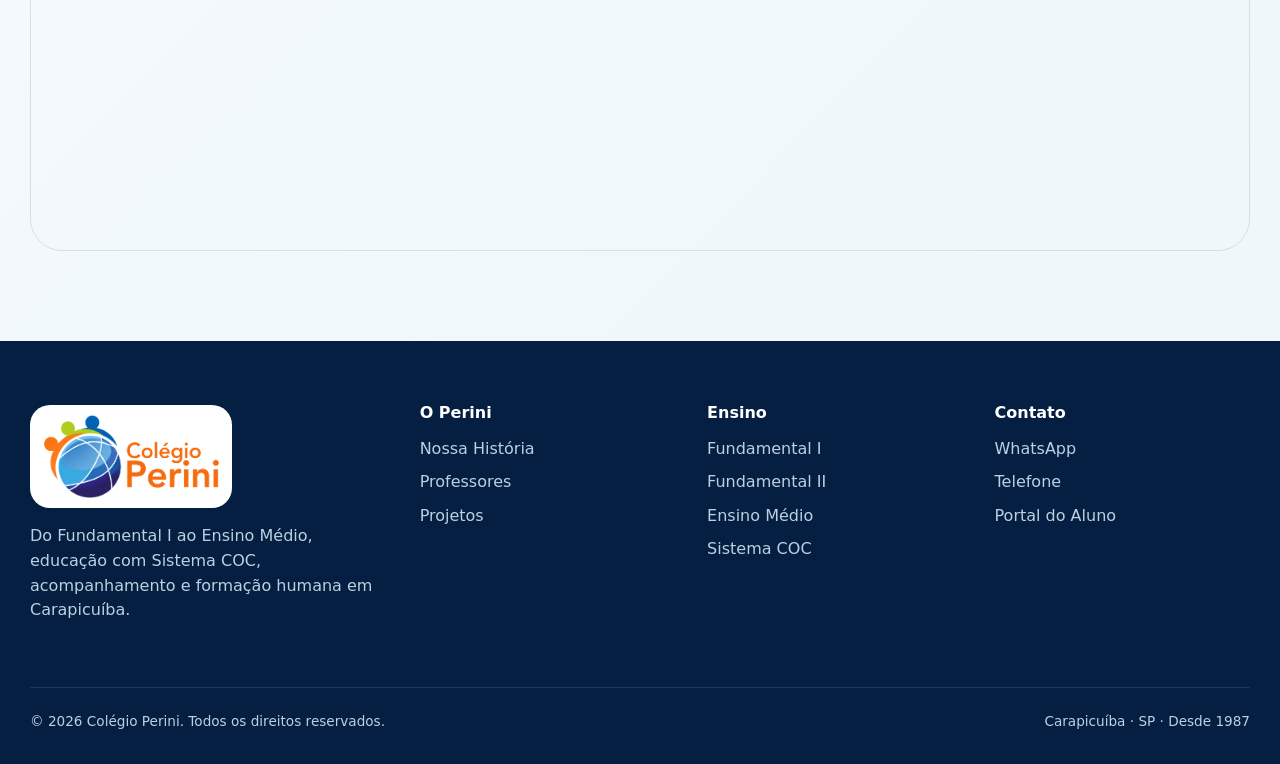
==== commit 0fbd775d: "Add files via upload" ====
--- a/contato/index.html
+++ b/contato/index.html
@@ -1,8 +1,8 @@
 <!DOCTYPE html>
 
-<html lang="pt-BR"><head><meta charset="utf-8"/><meta content="width=device-width,initial-scale=1,viewport-fit=cover" name="viewport"/><title>Contato e agendamento de visita | Colégio Perini</title><meta content="Agende uma visita ao Colégio Perini em Carapicuíba. Informe a etapa de interesse e continue o atendimento pelo WhatsApp." name="description"/><link href="https://colegio-perini.vercel.app/contato" rel="canonical"/><meta content="index,follow" name="robots"/><meta content="#0b4e90" name="theme-color"/><meta content="Agende uma visita | Colégio Perini" property="og:title"/><meta content="Conheça o Colégio Perini de perto e converse com nossa equipe." property="og:description"/><meta content="https://colegio-perini.vercel.app/assets/og/perini-social.jpg" property="og:image"/><link href="../assets/icons/favicon-32.png" rel="icon"/><link href="../css/tokens.css" rel="stylesheet"/><link href="../css/base.css" rel="stylesheet"/><link href="../css/components.css" rel="stylesheet"/><link href="../css/responsive.css" rel="stylesheet"/><meta content="pt_BR" property="og:locale"/><meta content="website" property="og:type"/><meta content="Colégio Perini" property="og:site_name"/><meta content="https://colegio-perini.vercel.app/contato" property="og:url"/><meta content="summary_large_image" name="twitter:card"/></head><body class="inner-page"><a class="skip-link" href="#conteudo">Pular para o conteúdo</a><header class="site-header" id="site-header"><div class="container nav-shell"><a aria-label="Colégio Perini — início" class="brand" href="/"><img alt="Colégio Perini" height="414" src="../assets/brand/logo-colegio-perini-cropped.webp" width="879"/></a><nav aria-label="Navegação principal" class="desktop-nav"><a href="/#perini">O Perini</a><a href="/#ensino">Ensino</a><a href="/sistema-de-ensino">Sistema COC</a><a href="/#projetos">Projetos</a><a href="/estrutura-e-vida-escolar">Estrutura</a><a href="/contato">Contato</a><a class="portal-link" data-portal="" data-track="portal" href="https://portal.coc.com.br/" rel="noopener noreferrer" target="_blank">Portal do Aluno</a><a class="btn btn-primary btn-sm" data-track="visita-header" data-visit-link="" href="/contato#agendar">Agende uma visita</a></nav><button aria-controls="mobile-menu" aria-expanded="false" aria-label="Abrir menu" class="menu-toggle" id="menu-toggle" type="button"><span aria-hidden="true"></span></button></div></header>
-<div aria-hidden="true" aria-label="Menu de navegação" aria-modal="true" class="mobile-menu" id="mobile-menu" role="dialog"><div class="mobile-menu-inner"><div class="mobile-menu-top"><img alt="Colégio Perini" height="414" src="../assets/brand/logo-colegio-perini-cropped.webp" width="879"/><button aria-label="Fechar menu" class="mobile-close" id="mobile-close" type="button">×</button></div><nav aria-label="Navegação mobile"><a class="mobile-link" href="/#perini">O Perini</a><a class="mobile-link" href="/#ensino">Ensino</a><a class="mobile-link sub" href="/fundamental-1">Fundamental I</a><a class="mobile-link sub" href="/fundamental-2">Fundamental II</a><a class="mobile-link sub" href="/ensino-medio">Ensino Médio</a><a class="mobile-link" href="/sistema-de-ensino">Sistema COC</a><a class="mobile-link" href="/#projetos">Projetos</a><a class="mobile-link" href="/estrutura-e-vida-escolar">Estrutura</a><a class="mobile-link" href="/contato">Contato</a></nav><div class="mobile-menu-actions"><a class="btn btn-primary" data-track="visita-menu" data-visit-link="" href="/contato#agendar">Agende uma visita</a><a class="btn btn-ghost" data-portal="" href="https://portal.coc.com.br/" rel="noopener noreferrer" target="_blank">Portal do Aluno</a></div></div></div><main id="conteudo"><section class="visit-page" id="agendar"><div class="container visit-layout"><div class="visit-intro" data-reveal=""><span class="eyebrow">Agendamento de visita</span><h1 data-contact-page-title="" style="font-size:clamp(3rem,5.5vw,5.8rem)">Agende uma visita e conheça o Perini de perto.</h1><p data-contact-page-text="">Conte em que etapa seu filho está e deixe um contato. Ao continuar, o site prepara sua mensagem e abre o WhatsApp da escola para você confirmar o envio.</p><div class="page-proof"><span>Carapicuíba</span><span>Desde 1987</span><span>Fundamental ao Ensino Médio</span></div>
+<html lang="pt-BR"><head><meta charset="utf-8"/><meta content="width=device-width,initial-scale=1,viewport-fit=cover" name="viewport"/><title>Contato e agendamento de visita | Colégio Perini</title><meta content="Agende uma visita ao Colégio Perini em Carapicuíba. Informe a etapa de interesse e continue o atendimento pelo WhatsApp." name="description"/><link href="https://periniebambino.github.io/colegioperini/contato/" rel="canonical"/><meta content="index,follow" name="robots"/><meta content="#0b4e90" name="theme-color"/><meta content="Agende uma visita | Colégio Perini" property="og:title"/><meta content="Conheça o Colégio Perini de perto e converse com nossa equipe." property="og:description"/><meta content="https://periniebambino.github.io/colegioperini/assets/og/perini-social.jpg" property="og:image"/><link href="../assets/icons/favicon-32.png" rel="icon"/><link href="../css/tokens.css" rel="stylesheet"/><link href="../css/base.css" rel="stylesheet"/><link href="../css/components.css" rel="stylesheet"/><link href="../css/responsive.css" rel="stylesheet"/><meta content="pt_BR" property="og:locale"/><meta content="website" property="og:type"/><meta content="Colégio Perini" property="og:site_name"/><meta content="https://periniebambino.github.io/colegioperini/contato/" property="og:url"/><meta content="summary_large_image" name="twitter:card"/></head><body class="inner-page"><a class="skip-link" href="#conteudo">Pular para o conteúdo</a><header class="site-header" id="site-header"><div class="container nav-shell"><a aria-label="Colégio Perini — início" class="brand" href="../"><img alt="Colégio Perini" height="414" src="../assets/brand/logo-colegio-perini-cropped.webp" width="879"/></a><nav aria-label="Navegação principal" class="desktop-nav"><a href="../#perini">O Perini</a><a href="../#ensino">Ensino</a><a href="../sistema-de-ensino/">Sistema COC</a><a href="../#projetos">Projetos</a><a href="../estrutura-e-vida-escolar/">Estrutura</a><a href="../contato/">Contato</a><a class="portal-link" data-portal="" data-track="portal" href="https://portal.coc.com.br/" rel="noopener noreferrer" target="_blank">Portal do Aluno</a><a class="btn btn-primary btn-sm" data-track="visita-header" data-visit-link="" href="https://wa.me/5511983668260?text=Ol%C3%A1%21%20Conheci%20o%20Col%C3%A9gio%20Perini%20pelo%20site%20e%20gostaria%20de%20agendar%20uma%20visita." rel="noopener noreferrer" target="_blank">Agende uma visita</a></nav><button aria-controls="mobile-menu" aria-expanded="false" aria-label="Abrir menu" class="menu-toggle" id="menu-toggle" type="button"><span aria-hidden="true"></span></button></div></header>
+<div aria-hidden="true" aria-label="Menu de navegação" aria-modal="true" class="mobile-menu" id="mobile-menu" role="dialog"><div class="mobile-menu-inner"><div class="mobile-menu-top"><img alt="Colégio Perini" height="414" src="../assets/brand/logo-colegio-perini-cropped.webp" width="879"/><button aria-label="Fechar menu" class="mobile-close" id="mobile-close" type="button">×</button></div><nav aria-label="Navegação mobile"><a class="mobile-link" href="../#perini">O Perini</a><a class="mobile-link" href="../#ensino">Ensino</a><a class="mobile-link sub" href="../fundamental-1/">Fundamental I</a><a class="mobile-link sub" href="../fundamental-2/">Fundamental II</a><a class="mobile-link sub" href="../ensino-medio/">Ensino Médio</a><a class="mobile-link" href="../sistema-de-ensino/">Sistema COC</a><a class="mobile-link" href="../#projetos">Projetos</a><a class="mobile-link" href="../estrutura-e-vida-escolar/">Estrutura</a><a class="mobile-link" href="../contato/">Contato</a></nav><div class="mobile-menu-actions"><a class="btn btn-primary" data-track="visita-menu" data-visit-link="" href="https://wa.me/5511983668260?text=Ol%C3%A1%21%20Conheci%20o%20Col%C3%A9gio%20Perini%20pelo%20site%20e%20gostaria%20de%20agendar%20uma%20visita." rel="noopener noreferrer" target="_blank">Agende uma visita</a><a class="btn btn-ghost" data-portal="" href="https://portal.coc.com.br/" rel="noopener noreferrer" target="_blank">Portal do Aluno</a></div></div></div><main id="conteudo"><section class="visit-page" id="agendar"><div class="container visit-layout"><div class="visit-intro" data-reveal=""><span class="eyebrow">Agendamento de visita</span><h1 data-contact-page-title="" style="font-size:clamp(3rem,5.5vw,5.8rem)">Agende uma visita e conheça o Perini de perto.</h1><p data-contact-page-text="">Conte em que etapa seu filho está e deixe um contato. Ao continuar, o site prepara sua mensagem e abre o WhatsApp da escola para você confirmar o envio.</p><div class="page-proof"><span>Carapicuíba</span><span>Desde 1987</span><span>Fundamental ao Ensino Médio</span></div>
 <figure class="visit-team-photo" data-reveal="">
 <img alt="Direção do Colégio Perini em ambiente de trabalho" data-real-image="direction" decoding="async" height="1254" loading="lazy" sizes="(max-width:1080px) 92vw, 34vw" src="../assets/real/direcao.webp" srcset="../assets/real/direcao-720.webp 720w, ../assets/real/direcao-1200.webp 1200w, ../assets/real/direcao.webp 1254w" width="1254"/>
 <figcaption>Direção do Colégio Perini.</figcaption>
-</figure></div><form class="visit-form" data-reveal="" id="visit-form"><div class="form-grid"><div class="field"><label for="responsavel">Nome do responsável *</label><input autocomplete="name" id="responsavel" name="responsavel" required=""/></div><div class="field"><label for="aluno">Nome do aluno(a) *</label><input id="aluno" name="aluno" required=""/></div><div class="field"><label for="etapa">Etapa de interesse *</label><select id="etapa" name="etapa" required=""><option value="">Selecione</option><option>Ensino Fundamental I</option><option>Ensino Fundamental II</option><option>Ensino Médio</option></select></div><div class="field"><label for="whatsapp">WhatsApp para retorno *</label><input autocomplete="tel" id="whatsapp" inputmode="tel" name="whatsapp" placeholder="(11) 99999-9999" required=""/></div><div class="field full"><label for="email">E-mail (opcional)</label><input autocomplete="email" id="email" name="email" type="email"/></div><div class="field full"><label for="mensagem">Mensagem (opcional)</label><textarea id="mensagem" name="mensagem" placeholder="Conte-nos se existe alguma dúvida específica."></textarea></div></div><p class="form-note">Seus dados não são armazenados neste site. O formulário apenas organiza a mensagem e abre o WhatsApp para você confirmar o envio.</p><div class="form-actions"><button class="btn btn-primary" data-track="formulario-visita" type="submit">Continuar pelo WhatsApp</button><a class="text-link" data-phone="" href="tel:+551141645073"><span data-phone-text=""></span></a></div></form><noscript><a class="text-link" href="https://wa.me/5511983668260?text=Ol%C3%A1%21%20Conheci%20o%20Col%C3%A9gio%20Perini%20pelo%20site%20e%20gostaria%20de%20mais%20informa%C3%A7%C3%B5es.">JavaScript está desativado. Fale diretamente pelo WhatsApp.</a></noscript></div><div class="container"><div class="contact-cards"><div class="contact-card"><small>Endereço</small><span data-address=""></span></div><div class="contact-card"><small>Telefone</small><a data-phone="" href="tel:+551141645073"><span data-phone-text=""></span></a></div><div class="contact-card"><small>WhatsApp</small><a data-whatsapp="" href="https://wa.me/5511983668260?text=Ol%C3%A1%21%20Conheci%20o%20Col%C3%A9gio%20Perini%20pelo%20site%20e%20gostaria%20de%20mais%20informa%C3%A7%C3%B5es." rel="noopener noreferrer" target="_blank"><span data-whatsapp-text=""></span></a></div><div class="contact-card"><small>E-mail</small><a data-email="" href="mailto:escolabambino@gmail.com"><span data-email-text=""></span></a></div></div><div class="internal-map"><iframe id="school-map" loading="lazy" referrerpolicy="no-referrer-when-downgrade" title="Mapa do Colégio Perini"></iframe></div></div></section></main><footer class="footer"><div class="container footer-grid"><div class="footer-brand"><div class="footer-logo-shell"><img alt="Colégio Perini" height="414" src="../assets/brand/logo-colegio-perini-cropped.webp" width="879"/></div><p>Do Fundamental I ao Ensino Médio, educação com Sistema COC, acompanhamento e formação humana em Carapicuíba.</p></div><div><h3>O Perini</h3><a href="/#historia">Nossa História</a><a href="/#professores">Professores</a><a href="/#projetos">Projetos</a></div><div><h3>Ensino</h3><a href="/fundamental-1">Fundamental I</a><a href="/fundamental-2">Fundamental II</a><a href="/ensino-medio">Ensino Médio</a><a href="/sistema-de-ensino">Sistema COC</a></div><div><h3>Contato</h3><a data-whatsapp="" href="https://wa.me/5511983668260?text=Ol%C3%A1%21%20Conheci%20o%20Col%C3%A9gio%20Perini%20pelo%20site%20e%20gostaria%20de%20mais%20informa%C3%A7%C3%B5es." rel="noopener noreferrer" target="_blank">WhatsApp</a><a data-phone="" href="tel:+551141645073">Telefone</a><a data-portal="" href="https://portal.coc.com.br/" rel="noopener noreferrer" target="_blank">Portal do Aluno</a></div></div><div class="container footer-bottom"><span>© <span data-year="">2026</span> Colégio Perini. Todos os direitos reservados.</span><span>Carapicuíba · SP · Desde 1987</span></div></footer><a aria-label="Falar com o Colégio Perini pelo WhatsApp" class="whatsapp-float" data-whatsapp="" href="https://wa.me/5511983668260?text=Ol%C3%A1%21%20Conheci%20o%20Col%C3%A9gio%20Perini%20pelo%20site%20e%20gostaria%20de%20mais%20informa%C3%A7%C3%B5es." rel="noopener noreferrer" target="_blank"><span aria-hidden="true">↗</span><b>Fale com a escola</b></a><div class="mobile-action"><a data-visit-link="" href="/contato#agendar">Agende uma visita</a></div><script id="org-schema" type="application/ld+json"></script><script id="breadcrumb-schema" type="application/ld+json"></script><script src="../js/config.js"></script><script src="../js/content.js"></script><script src="../js/images.js"></script><script src="../js/site.js"></script></body></html>+</figure></div><form class="visit-form" data-reveal="" id="visit-form"><div class="form-grid"><div class="field"><label for="responsavel">Nome do responsável *</label><input autocomplete="name" id="responsavel" name="responsavel" required=""/></div><div class="field"><label for="aluno">Nome do aluno(a) *</label><input id="aluno" name="aluno" required=""/></div><div class="field"><label for="etapa">Etapa de interesse *</label><select id="etapa" name="etapa" required=""><option value="">Selecione</option><option>Ensino Fundamental I</option><option>Ensino Fundamental II</option><option>Ensino Médio</option></select></div><div class="field"><label for="whatsapp">WhatsApp para retorno *</label><input autocomplete="tel" id="whatsapp" inputmode="tel" name="whatsapp" placeholder="(11) 99999-9999" required=""/></div><div class="field full"><label for="email">E-mail (opcional)</label><input autocomplete="email" id="email" name="email" type="email"/></div><div class="field full"><label for="mensagem">Mensagem (opcional)</label><textarea id="mensagem" name="mensagem" placeholder="Conte-nos se existe alguma dúvida específica."></textarea></div></div><p class="form-note">Seus dados não são armazenados neste site. O formulário apenas organiza a mensagem e abre o WhatsApp para você confirmar o envio.</p><div class="form-actions"><button class="btn btn-primary" data-track="formulario-visita" type="submit">Continuar pelo WhatsApp</button><a class="text-link" data-phone="" href="tel:+551141645073"><span data-phone-text=""></span></a></div></form><noscript><a class="text-link" href="https://wa.me/5511983668260?text=Ol%C3%A1%21%20Conheci%20o%20Col%C3%A9gio%20Perini%20pelo%20site%20e%20gostaria%20de%20mais%20informa%C3%A7%C3%B5es.">JavaScript está desativado. Fale diretamente pelo WhatsApp.</a></noscript></div><div class="container"><div class="contact-cards"><div class="contact-card"><small>Endereço</small><span data-address=""></span></div><div class="contact-card"><small>Telefone</small><a data-phone="" href="tel:+551141645073"><span data-phone-text=""></span></a></div><div class="contact-card"><small>WhatsApp</small><a data-whatsapp="" href="https://wa.me/5511983668260?text=Ol%C3%A1%21%20Conheci%20o%20Col%C3%A9gio%20Perini%20pelo%20site%20e%20gostaria%20de%20mais%20informa%C3%A7%C3%B5es." rel="noopener noreferrer" target="_blank"><span data-whatsapp-text=""></span></a></div><div class="contact-card"><small>E-mail</small><a data-email="" href="mailto:escolabambino@gmail.com"><span data-email-text=""></span></a></div></div><div class="internal-map"><iframe id="school-map" loading="lazy" referrerpolicy="no-referrer-when-downgrade" title="Mapa do Colégio Perini"></iframe></div></div></section></main><footer class="footer"><div class="container footer-grid"><div class="footer-brand"><div class="footer-logo-shell"><img alt="Colégio Perini" height="414" src="../assets/brand/logo-colegio-perini-cropped.webp" width="879"/></div><p>Do Fundamental I ao Ensino Médio, educação com Sistema COC, acompanhamento e formação humana em Carapicuíba.</p></div><div><h3>O Perini</h3><a href="../#historia">Nossa História</a><a href="../#professores">Professores</a><a href="../#projetos">Projetos</a></div><div><h3>Ensino</h3><a href="../fundamental-1/">Fundamental I</a><a href="../fundamental-2/">Fundamental II</a><a href="../ensino-medio/">Ensino Médio</a><a href="../sistema-de-ensino/">Sistema COC</a></div><div><h3>Contato</h3><a data-whatsapp="" href="https://wa.me/5511983668260?text=Ol%C3%A1%21%20Conheci%20o%20Col%C3%A9gio%20Perini%20pelo%20site%20e%20gostaria%20de%20mais%20informa%C3%A7%C3%B5es." rel="noopener noreferrer" target="_blank">WhatsApp</a><a data-phone="" href="tel:+551141645073">Telefone</a><a data-portal="" href="https://portal.coc.com.br/" rel="noopener noreferrer" target="_blank">Portal do Aluno</a></div></div><div class="container footer-bottom"><span>© <span data-year="">2026</span> Colégio Perini. Todos os direitos reservados.</span><span>Carapicuíba · SP · Desde 1987</span></div></footer><a aria-label="Falar com o Colégio Perini pelo WhatsApp" class="whatsapp-float" data-whatsapp="" href="https://wa.me/5511983668260?text=Ol%C3%A1%21%20Conheci%20o%20Col%C3%A9gio%20Perini%20pelo%20site%20e%20gostaria%20de%20mais%20informa%C3%A7%C3%B5es." rel="noopener noreferrer" target="_blank"><span aria-hidden="true">↗</span><b>Fale com a escola</b></a><div class="mobile-action"><a data-visit-link="" href="https://wa.me/5511983668260?text=Ol%C3%A1%21%20Conheci%20o%20Col%C3%A9gio%20Perini%20pelo%20site%20e%20gostaria%20de%20agendar%20uma%20visita." rel="noopener noreferrer" target="_blank">Agende uma visita</a></div><script id="org-schema" type="application/ld+json"></script><script id="breadcrumb-schema" type="application/ld+json"></script><script src="../js/config.js"></script><script src="../js/content.js"></script><script src="../js/images.js"></script><script src="../js/site.js"></script></body></html>
--- a/css/components.css
+++ b/css/components.css
@@ -137,3 +137,30 @@
 .coc-video-facade-copy{position:absolute;z-index:3;left:1.5rem;right:1.5rem;bottom:1.45rem;display:grid;gap:.18rem}.coc-video-facade-copy small{font-size:.76rem;font-weight:800;color:#b7d7ee}.coc-video-facade-copy strong{font-size:clamp(1.4rem,2.2vw,2.1rem);line-height:1.05;letter-spacing:-.03em;color:#fff}.coc-video-external{display:inline-flex;align-items:center;gap:.35rem;margin-top:.9rem;color:var(--blue-800);font-size:.82rem;font-weight:850;text-decoration:underline;text-decoration-color:rgba(17,96,177,.25);text-underline-offset:4px}.coc-video-external:hover{text-decoration-color:currentColor}
 .coc-video-embed{display:block;width:100%;aspect-ratio:16/9;border:0;border-radius:24px 58px 24px 24px;background:#061b3a;box-shadow:0 30px 80px rgba(9,44,92,.22)}
 
+
+/* PRODUCTION FINAL — refinamento editorial: menos caixas, mais hierarquia */
+.teacher-items{grid-template-columns:1fr;gap:0;margin-top:1.8rem;border-top:1px solid var(--line)}
+.teacher-item{position:relative;border:0;border-bottom:1px solid var(--line);border-radius:0;padding:.9rem 0 .9rem 1.15rem;background:transparent;font-weight:800;color:var(--ink)}
+.teacher-item:before{content:"";position:absolute;left:0;top:1.42rem;width:6px;height:6px;border-radius:50%;background:var(--orange)}
+.teachers-visual:after{content:"";position:absolute;inset:52% 0 0;background:linear-gradient(transparent,rgba(4,31,66,.76));pointer-events:none}
+.teachers-caption{z-index:2;background:transparent;backdrop-filter:none;border:0;border-radius:0;box-shadow:none;color:#fff;padding:0;font-size:1rem;text-shadow:0 2px 18px rgba(0,0,0,.22)}
+.page-proof{gap:0;border-top:1px solid var(--line);padding-top:1rem}
+.page-proof span{position:relative;padding:0 .95rem 0 0;margin-right:.95rem;border:0;border-radius:0;background:transparent;font-size:.78rem;font-weight:850;color:var(--ink)}
+.page-proof span:not(:last-child):after{content:"•";position:absolute;right:-.08rem;color:var(--orange)}
+.bullet-inline{display:grid;gap:0;border-top:1px solid var(--line);margin-top:1rem}
+.bullet-inline span{padding:.7rem 0;border-radius:0;background:transparent;border-bottom:1px solid var(--line);font-size:.82rem;font-weight:800;color:var(--ink)}
+.content-band-list{gap:0;border-top:1px solid rgba(255,255,255,.2)}
+.content-band-list>div{padding:1rem 0;border:0;border-bottom:1px solid rgba(255,255,255,.18);border-radius:0;background:transparent;font-weight:760;color:#edf6fc}
+.reason-item>span{width:auto;height:auto;border-radius:0;background:transparent;display:block;place-items:initial;color:var(--orange);font-weight:900;font-size:.76rem;padding-top:.25rem}
+.project-group-items{gap:0 1.5rem}
+.project-group-items article,.project-group:nth-child(2) .project-group-items article,.project-group:nth-child(3) .project-group-items article{padding:1.2rem 0;border-radius:0;background:transparent;min-height:0;border-top:1px solid var(--line)}
+.project-group-items article:nth-last-child(-n+2){border-bottom:1px solid var(--line)}
+.contact-cards{gap:1.5rem}
+.contact-card{padding:1rem 0;border:0;border-top:2px solid var(--blue-800);border-radius:0;background:transparent}
+
+/* COC: título e capa em escala editorial, sem competir com o hero */
+.coc-video-layout{grid-template-columns:minmax(0,.9fr) minmax(0,1.1fr);gap:clamp(2.5rem,5vw,5rem)}
+.coc-video-copy{max-width:600px}
+.coc-video-copy h2{font-size:clamp(2.05rem,3.35vw,3.55rem);line-height:1.02;letter-spacing:-.042em;max-width:15ch}
+.coc-video-facade-copy strong{font-size:clamp(1.22rem,1.75vw,1.72rem);line-height:1.08}
+.coc-video-badge{font-size:.66rem;padding:.45rem .65rem}
--- a/css/responsive.css
+++ b/css/responsive.css
@@ -41,3 +41,35 @@
 @media(max-width:1080px){.coc-video-layout{grid-template-columns:1fr;gap:2.4rem}.coc-video-copy{max-width:760px}.coc-video-media{max-width:900px}.coc-video-copy h2{max-width:840px}}
 @media(max-width:720px){.coc-video-section{padding:4.25rem 0}.coc-video-layout{gap:1.8rem}.coc-video-copy h2{font-size:clamp(2.25rem,10.8vw,3.55rem);margin-bottom:1rem}.coc-video-copy>p{font-size:.98rem}.coc-video-note{margin-top:1.1rem!important;padding-top:1rem}.coc-video-facade,.coc-video-embed{border-radius:14px 34px 14px 14px}.coc-video-badge{top:1rem;left:1rem;font-size:.65rem}.coc-video-play-icon{width:68px;height:68px;box-shadow:0 14px 34px rgba(0,0,0,.28),0 0 0 10px rgba(255,255,255,.07)}.coc-video-play-icon i{border-top-width:10px;border-bottom-width:10px;border-left-width:16px}.coc-video-facade-copy{left:1rem;right:1rem;bottom:1rem}.coc-video-facade-copy strong{font-size:1.35rem}.coc-video-external{margin-top:.75rem}}
 
+
+/* V3.5 RC — containment responsivo validado em QA */
+html,body{overflow-x:clip}
+@media(max-width:1080px){
+  .stage-card>*,
+  .page-hero-layout>*,
+  .editorial-layout>*,
+  .real-story-grid>*,
+  .content-band-layout>*,
+  .page-cta-inner>*{min-width:0}
+}
+@media(max-width:720px){
+  .page-breadcrumb{flex-wrap:wrap;row-gap:.25rem}
+  .bullet-inline span{max-width:100%;overflow-wrap:anywhere}
+  h2{font-size:clamp(2.2rem,9.6vw,3.2rem)}
+}
+@media(max-width:1080px){.hero-layout>*{min-width:0}}
+@media(max-width:340px){.hero-title{font-size:2.85rem}}
+@media(max-width:340px){.form-actions .btn{font-size:.92rem;padding-inline:1rem;white-space:nowrap}}
+
+/* PRODUCTION FINAL — refinamentos mobile */
+@media(max-width:720px){
+  .teacher-items{grid-template-columns:1fr}
+  .page-proof{display:flex;gap:.45rem 0;flex-direction:column}
+  .page-proof span{padding:0;margin:0}
+  .page-proof span:not(:last-child):after{display:none}
+  .project-group-items article:nth-last-child(-n+2){border-bottom:0}
+  .project-group-items article:last-child{border-bottom:1px solid var(--line)}
+  .coc-video-copy h2{font-size:clamp(1.95rem,8.9vw,2.8rem);line-height:1.04;max-width:18ch}
+  .coc-video-facade-copy strong{font-size:1.2rem}
+  .coc-video-play-icon{width:62px;height:62px}
+}
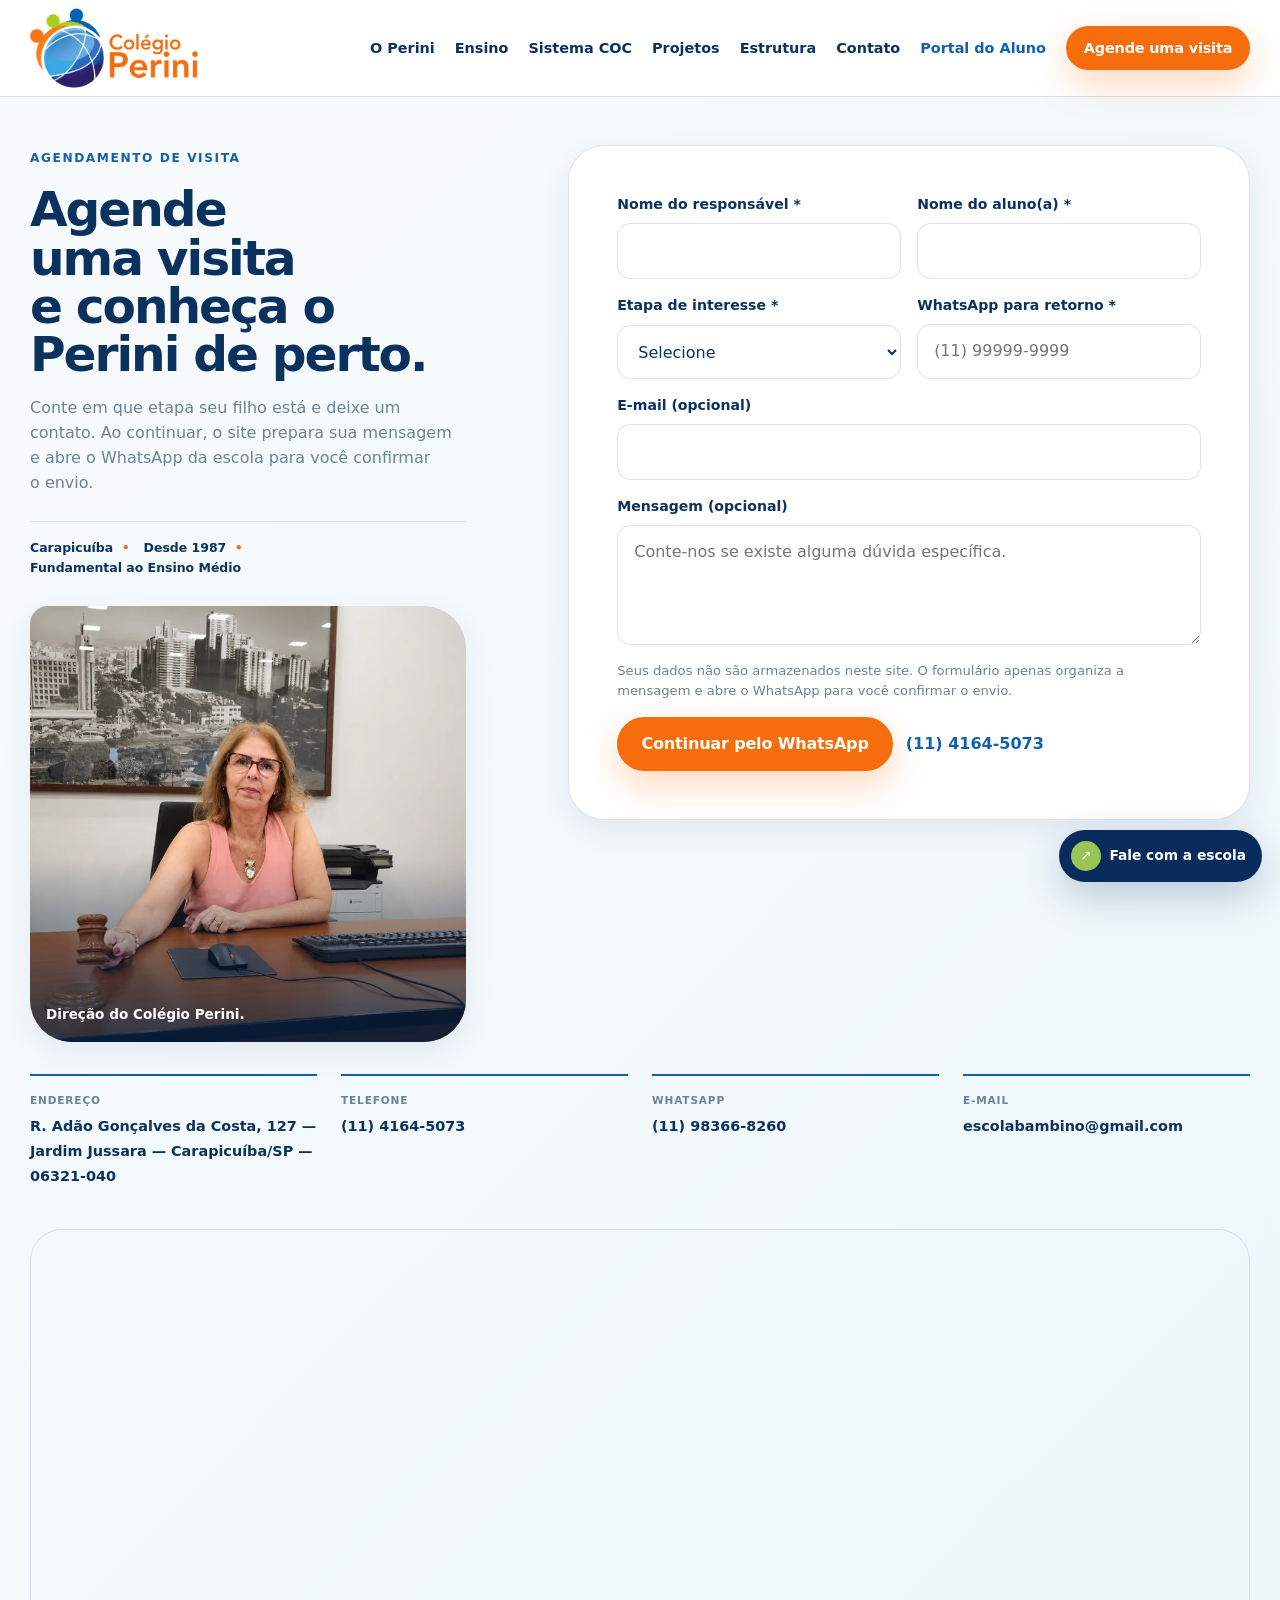
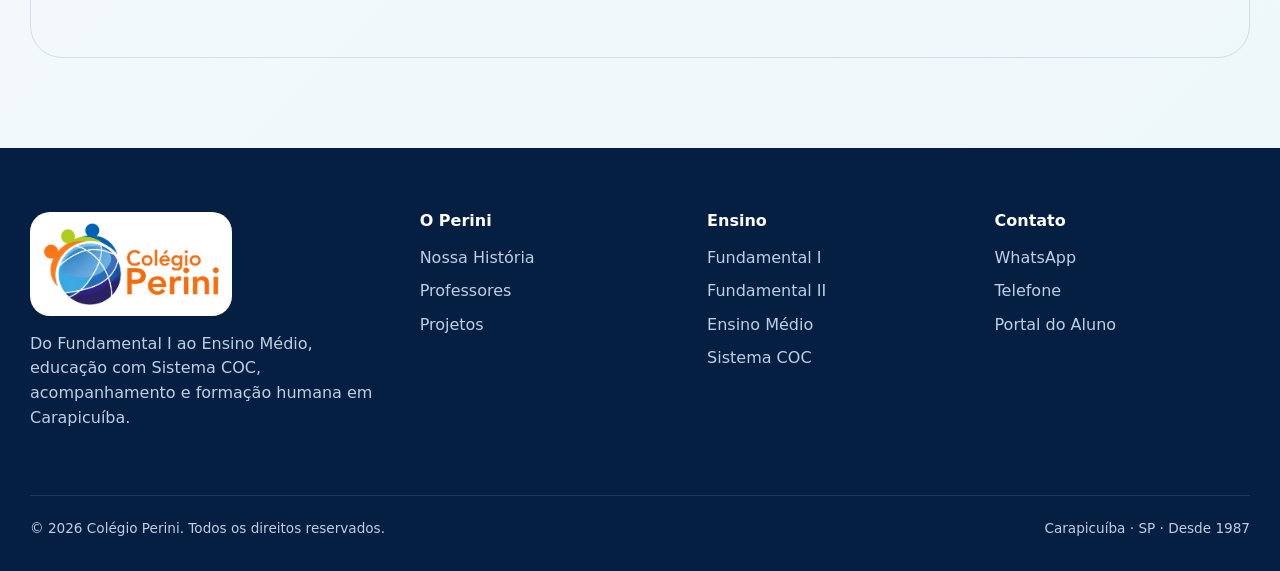
==== commit a89bd063: "Add files via upload" ====
--- a/contato/index.html
+++ b/contato/index.html
@@ -1,8 +1,8 @@
 <!DOCTYPE html>
 
 <html lang="pt-BR"><head><meta charset="utf-8"/><meta content="width=device-width,initial-scale=1,viewport-fit=cover" name="viewport"/><title>Contato e agendamento de visita | Colégio Perini</title><meta content="Agende uma visita ao Colégio Perini em Carapicuíba. Informe a etapa de interesse e continue o atendimento pelo WhatsApp." name="description"/><link href="https://periniebambino.github.io/colegioperini/contato/" rel="canonical"/><meta content="index,follow" name="robots"/><meta content="#0b4e90" name="theme-color"/><meta content="Agende uma visita | Colégio Perini" property="og:title"/><meta content="Conheça o Colégio Perini de perto e converse com nossa equipe." property="og:description"/><meta content="https://periniebambino.github.io/colegioperini/assets/og/perini-social.jpg" property="og:image"/><link href="../assets/icons/favicon-32.png" rel="icon"/><link href="../css/tokens.css" rel="stylesheet"/><link href="../css/base.css" rel="stylesheet"/><link href="../css/components.css" rel="stylesheet"/><link href="../css/responsive.css" rel="stylesheet"/><meta content="pt_BR" property="og:locale"/><meta content="website" property="og:type"/><meta content="Colégio Perini" property="og:site_name"/><meta content="https://periniebambino.github.io/colegioperini/contato/" property="og:url"/><meta content="summary_large_image" name="twitter:card"/></head><body class="inner-page"><a class="skip-link" href="#conteudo">Pular para o conteúdo</a><header class="site-header" id="site-header"><div class="container nav-shell"><a aria-label="Colégio Perini — início" class="brand" href="../"><img alt="Colégio Perini" height="414" src="../assets/brand/logo-colegio-perini-cropped.webp" width="879"/></a><nav aria-label="Navegação principal" class="desktop-nav"><a href="../#perini">O Perini</a><a href="../#ensino">Ensino</a><a href="../sistema-de-ensino/">Sistema COC</a><a href="../#projetos">Projetos</a><a href="../estrutura-e-vida-escolar/">Estrutura</a><a href="../contato/">Contato</a><a class="portal-link" data-portal="" data-track="portal" href="https://portal.coc.com.br/" rel="noopener noreferrer" target="_blank">Portal do Aluno</a><a class="btn btn-primary btn-sm" data-track="visita-header" data-visit-link="" href="https://wa.me/5511983668260?text=Ol%C3%A1%21%20Conheci%20o%20Col%C3%A9gio%20Perini%20pelo%20site%20e%20gostaria%20de%20agendar%20uma%20visita." rel="noopener noreferrer" target="_blank">Agende uma visita</a></nav><button aria-controls="mobile-menu" aria-expanded="false" aria-label="Abrir menu" class="menu-toggle" id="menu-toggle" type="button"><span aria-hidden="true"></span></button></div></header>
-<div aria-hidden="true" aria-label="Menu de navegação" aria-modal="true" class="mobile-menu" id="mobile-menu" role="dialog"><div class="mobile-menu-inner"><div class="mobile-menu-top"><img alt="Colégio Perini" height="414" src="../assets/brand/logo-colegio-perini-cropped.webp" width="879"/><button aria-label="Fechar menu" class="mobile-close" id="mobile-close" type="button">×</button></div><nav aria-label="Navegação mobile"><a class="mobile-link" href="../#perini">O Perini</a><a class="mobile-link" href="../#ensino">Ensino</a><a class="mobile-link sub" href="../fundamental-1/">Fundamental I</a><a class="mobile-link sub" href="../fundamental-2/">Fundamental II</a><a class="mobile-link sub" href="../ensino-medio/">Ensino Médio</a><a class="mobile-link" href="../sistema-de-ensino/">Sistema COC</a><a class="mobile-link" href="../#projetos">Projetos</a><a class="mobile-link" href="../estrutura-e-vida-escolar/">Estrutura</a><a class="mobile-link" href="../contato/">Contato</a></nav><div class="mobile-menu-actions"><a class="btn btn-primary" data-track="visita-menu" data-visit-link="" href="https://wa.me/5511983668260?text=Ol%C3%A1%21%20Conheci%20o%20Col%C3%A9gio%20Perini%20pelo%20site%20e%20gostaria%20de%20agendar%20uma%20visita." rel="noopener noreferrer" target="_blank">Agende uma visita</a><a class="btn btn-ghost" data-portal="" href="https://portal.coc.com.br/" rel="noopener noreferrer" target="_blank">Portal do Aluno</a></div></div></div><main id="conteudo"><section class="visit-page" id="agendar"><div class="container visit-layout"><div class="visit-intro" data-reveal=""><span class="eyebrow">Agendamento de visita</span><h1 data-contact-page-title="" style="font-size:clamp(3rem,5.5vw,5.8rem)">Agende uma visita e conheça o Perini de perto.</h1><p data-contact-page-text="">Conte em que etapa seu filho está e deixe um contato. Ao continuar, o site prepara sua mensagem e abre o WhatsApp da escola para você confirmar o envio.</p><div class="page-proof"><span>Carapicuíba</span><span>Desde 1987</span><span>Fundamental ao Ensino Médio</span></div>
-<figure class="visit-team-photo" data-reveal="">
+<div aria-hidden="true" aria-label="Menu de navegação" aria-modal="true" class="mobile-menu" id="mobile-menu" role="dialog"><div class="mobile-menu-inner"><div class="mobile-menu-top"><img alt="Colégio Perini" height="414" src="../assets/brand/logo-colegio-perini-cropped.webp" width="879"/><button aria-label="Fechar menu" class="mobile-close" id="mobile-close" type="button">×</button></div><nav aria-label="Navegação mobile"><a class="mobile-link" href="../#perini">O Perini</a><a class="mobile-link" href="../#ensino">Ensino</a><a class="mobile-link sub" href="../fundamental-1/">Fundamental I</a><a class="mobile-link sub" href="../fundamental-2/">Fundamental II</a><a class="mobile-link sub" href="../ensino-medio/">Ensino Médio</a><a class="mobile-link" href="../sistema-de-ensino/">Sistema COC</a><a class="mobile-link" href="../#projetos">Projetos</a><a class="mobile-link" href="../estrutura-e-vida-escolar/">Estrutura</a><a class="mobile-link" href="../contato/">Contato</a></nav><div class="mobile-menu-actions"><a class="btn btn-primary" data-track="visita-menu" data-visit-link="" href="https://wa.me/5511983668260?text=Ol%C3%A1%21%20Conheci%20o%20Col%C3%A9gio%20Perini%20pelo%20site%20e%20gostaria%20de%20agendar%20uma%20visita." rel="noopener noreferrer" target="_blank">Agende uma visita</a><a class="btn btn-ghost" data-portal="" href="https://portal.coc.com.br/" rel="noopener noreferrer" target="_blank">Portal do Aluno</a></div></div></div><main id="conteudo"><section class="visit-page" id="agendar"><div class="container visit-layout"><div class="visit-side"><div class="visit-intro" data-reveal=""><span class="eyebrow">Agendamento de visita</span><h1 data-contact-page-title="">Agende uma visita e conheça o Perini de perto.</h1><p data-contact-page-text="">Conte em que etapa seu filho está e deixe um contato. Ao continuar, o site prepara sua mensagem e abre o WhatsApp da escola para você confirmar o envio.</p><div class="page-proof"><span>Carapicuíba</span><span>Desde 1987</span><span>Fundamental ao Ensino Médio</span></div>
+</div><figure class="visit-team-photo" data-reveal="">
 <img alt="Direção do Colégio Perini em ambiente de trabalho" data-real-image="direction" decoding="async" height="1254" loading="lazy" sizes="(max-width:1080px) 92vw, 34vw" src="../assets/real/direcao.webp" srcset="../assets/real/direcao-720.webp 720w, ../assets/real/direcao-1200.webp 1200w, ../assets/real/direcao.webp 1254w" width="1254"/>
 <figcaption>Direção do Colégio Perini.</figcaption>
-</figure></div><form class="visit-form" data-reveal="" id="visit-form"><div class="form-grid"><div class="field"><label for="responsavel">Nome do responsável *</label><input autocomplete="name" id="responsavel" name="responsavel" required=""/></div><div class="field"><label for="aluno">Nome do aluno(a) *</label><input id="aluno" name="aluno" required=""/></div><div class="field"><label for="etapa">Etapa de interesse *</label><select id="etapa" name="etapa" required=""><option value="">Selecione</option><option>Ensino Fundamental I</option><option>Ensino Fundamental II</option><option>Ensino Médio</option></select></div><div class="field"><label for="whatsapp">WhatsApp para retorno *</label><input autocomplete="tel" id="whatsapp" inputmode="tel" name="whatsapp" placeholder="(11) 99999-9999" required=""/></div><div class="field full"><label for="email">E-mail (opcional)</label><input autocomplete="email" id="email" name="email" type="email"/></div><div class="field full"><label for="mensagem">Mensagem (opcional)</label><textarea id="mensagem" name="mensagem" placeholder="Conte-nos se existe alguma dúvida específica."></textarea></div></div><p class="form-note">Seus dados não são armazenados neste site. O formulário apenas organiza a mensagem e abre o WhatsApp para você confirmar o envio.</p><div class="form-actions"><button class="btn btn-primary" data-track="formulario-visita" type="submit">Continuar pelo WhatsApp</button><a class="text-link" data-phone="" href="tel:+551141645073"><span data-phone-text=""></span></a></div></form><noscript><a class="text-link" href="https://wa.me/5511983668260?text=Ol%C3%A1%21%20Conheci%20o%20Col%C3%A9gio%20Perini%20pelo%20site%20e%20gostaria%20de%20mais%20informa%C3%A7%C3%B5es.">JavaScript está desativado. Fale diretamente pelo WhatsApp.</a></noscript></div><div class="container"><div class="contact-cards"><div class="contact-card"><small>Endereço</small><span data-address=""></span></div><div class="contact-card"><small>Telefone</small><a data-phone="" href="tel:+551141645073"><span data-phone-text=""></span></a></div><div class="contact-card"><small>WhatsApp</small><a data-whatsapp="" href="https://wa.me/5511983668260?text=Ol%C3%A1%21%20Conheci%20o%20Col%C3%A9gio%20Perini%20pelo%20site%20e%20gostaria%20de%20mais%20informa%C3%A7%C3%B5es." rel="noopener noreferrer" target="_blank"><span data-whatsapp-text=""></span></a></div><div class="contact-card"><small>E-mail</small><a data-email="" href="mailto:escolabambino@gmail.com"><span data-email-text=""></span></a></div></div><div class="internal-map"><iframe id="school-map" loading="lazy" referrerpolicy="no-referrer-when-downgrade" title="Mapa do Colégio Perini"></iframe></div></div></section></main><footer class="footer"><div class="container footer-grid"><div class="footer-brand"><div class="footer-logo-shell"><img alt="Colégio Perini" height="414" src="../assets/brand/logo-colegio-perini-cropped.webp" width="879"/></div><p>Do Fundamental I ao Ensino Médio, educação com Sistema COC, acompanhamento e formação humana em Carapicuíba.</p></div><div><h3>O Perini</h3><a href="../#historia">Nossa História</a><a href="../#professores">Professores</a><a href="../#projetos">Projetos</a></div><div><h3>Ensino</h3><a href="../fundamental-1/">Fundamental I</a><a href="../fundamental-2/">Fundamental II</a><a href="../ensino-medio/">Ensino Médio</a><a href="../sistema-de-ensino/">Sistema COC</a></div><div><h3>Contato</h3><a data-whatsapp="" href="https://wa.me/5511983668260?text=Ol%C3%A1%21%20Conheci%20o%20Col%C3%A9gio%20Perini%20pelo%20site%20e%20gostaria%20de%20mais%20informa%C3%A7%C3%B5es." rel="noopener noreferrer" target="_blank">WhatsApp</a><a data-phone="" href="tel:+551141645073">Telefone</a><a data-portal="" href="https://portal.coc.com.br/" rel="noopener noreferrer" target="_blank">Portal do Aluno</a></div></div><div class="container footer-bottom"><span>© <span data-year="">2026</span> Colégio Perini. Todos os direitos reservados.</span><span>Carapicuíba · SP · Desde 1987</span></div></footer><a aria-label="Falar com o Colégio Perini pelo WhatsApp" class="whatsapp-float" data-whatsapp="" href="https://wa.me/5511983668260?text=Ol%C3%A1%21%20Conheci%20o%20Col%C3%A9gio%20Perini%20pelo%20site%20e%20gostaria%20de%20mais%20informa%C3%A7%C3%B5es." rel="noopener noreferrer" target="_blank"><span aria-hidden="true">↗</span><b>Fale com a escola</b></a><div class="mobile-action"><a data-visit-link="" href="https://wa.me/5511983668260?text=Ol%C3%A1%21%20Conheci%20o%20Col%C3%A9gio%20Perini%20pelo%20site%20e%20gostaria%20de%20agendar%20uma%20visita." rel="noopener noreferrer" target="_blank">Agende uma visita</a></div><script id="org-schema" type="application/ld+json"></script><script id="breadcrumb-schema" type="application/ld+json"></script><script src="../js/config.js"></script><script src="../js/content.js"></script><script src="../js/images.js"></script><script src="../js/site.js"></script></body></html>+</figure></div><form class="visit-form" data-reveal="" id="visit-form"><div class="form-grid"><div class="field"><label for="responsavel">Nome do responsável *</label><input autocomplete="name" id="responsavel" name="responsavel" required=""/></div><div class="field"><label for="aluno">Nome do aluno(a) *</label><input id="aluno" name="aluno" required=""/></div><div class="field"><label for="etapa">Etapa de interesse *</label><select id="etapa" name="etapa" required=""><option value="">Selecione</option><option>Ensino Fundamental I</option><option>Ensino Fundamental II</option><option>Ensino Médio</option></select></div><div class="field"><label for="whatsapp">WhatsApp para retorno *</label><input autocomplete="tel" id="whatsapp" inputmode="tel" name="whatsapp" placeholder="(11) 99999-9999" required=""/></div><div class="field full"><label for="email">E-mail (opcional)</label><input autocomplete="email" id="email" name="email" type="email"/></div><div class="field full"><label for="mensagem">Mensagem (opcional)</label><textarea id="mensagem" name="mensagem" placeholder="Conte-nos se existe alguma dúvida específica."></textarea></div></div><p class="form-note">Seus dados não são armazenados neste site. O formulário apenas organiza a mensagem e abre o WhatsApp para você confirmar o envio.</p><div class="form-actions"><button class="btn btn-primary" data-track="formulario-visita" type="submit">Continuar pelo WhatsApp</button><a class="text-link" data-phone="" href="tel:+551141645073"><span data-phone-text="">(11) 4164-5073</span></a></div></form><noscript><a class="text-link" href="https://wa.me/5511983668260?text=Ol%C3%A1%21%20Conheci%20o%20Col%C3%A9gio%20Perini%20pelo%20site%20e%20gostaria%20de%20mais%20informa%C3%A7%C3%B5es.">JavaScript está desativado. Fale diretamente pelo WhatsApp.</a></noscript></div><div class="container"><div class="contact-cards"><div class="contact-card"><small>Endereço</small><span data-address="">R. Adão Gonçalves da Costa, 127 — Jardim Jussara — Carapicuíba/SP — 06321-040</span></div><div class="contact-card"><small>Telefone</small><a data-phone="" href="tel:+551141645073"><span data-phone-text="">(11) 4164-5073</span></a></div><div class="contact-card"><small>WhatsApp</small><a data-whatsapp="" href="https://wa.me/5511983668260?text=Ol%C3%A1%21%20Conheci%20o%20Col%C3%A9gio%20Perini%20pelo%20site%20e%20gostaria%20de%20mais%20informa%C3%A7%C3%B5es." rel="noopener noreferrer" target="_blank"><span data-whatsapp-text="">(11) 98366-8260</span></a></div><div class="contact-card"><small>E-mail</small><a data-email="" href="mailto:escolabambino@gmail.com"><span data-email-text="">escolabambino@gmail.com</span></a></div></div><div class="internal-map"><iframe id="school-map" loading="lazy" referrerpolicy="no-referrer-when-downgrade" src="https://www.google.com/maps?q=R.%20Ad%C3%A3o%20Gon%C3%A7alves%20da%20Costa%2C%20127%2C%20Carapicu%C3%ADba%2C%20SP&amp;output=embed" title="Mapa do Colégio Perini"></iframe></div></div></section></main><footer class="footer"><div class="container footer-grid"><div class="footer-brand"><div class="footer-logo-shell"><img alt="Colégio Perini" height="414" src="../assets/brand/logo-colegio-perini-cropped.webp" width="879"/></div><p>Do Fundamental I ao Ensino Médio, educação com Sistema COC, acompanhamento e formação humana em Carapicuíba.</p></div><div><h3>O Perini</h3><a href="../#historia">Nossa História</a><a href="../#professores">Professores</a><a href="../#projetos">Projetos</a></div><div><h3>Ensino</h3><a href="../fundamental-1/">Fundamental I</a><a href="../fundamental-2/">Fundamental II</a><a href="../ensino-medio/">Ensino Médio</a><a href="../sistema-de-ensino/">Sistema COC</a></div><div><h3>Contato</h3><a data-whatsapp="" href="https://wa.me/5511983668260?text=Ol%C3%A1%21%20Conheci%20o%20Col%C3%A9gio%20Perini%20pelo%20site%20e%20gostaria%20de%20mais%20informa%C3%A7%C3%B5es." rel="noopener noreferrer" target="_blank">WhatsApp</a><a data-phone="" href="tel:+551141645073">Telefone</a><a data-portal="" href="https://portal.coc.com.br/" rel="noopener noreferrer" target="_blank">Portal do Aluno</a></div></div><div class="container footer-bottom"><span>© <span data-year="">2026</span> Colégio Perini. Todos os direitos reservados.</span><span>Carapicuíba · SP · Desde 1987</span></div></footer><a aria-label="Falar com o Colégio Perini pelo WhatsApp" class="whatsapp-float" data-whatsapp="" href="https://wa.me/5511983668260?text=Ol%C3%A1%21%20Conheci%20o%20Col%C3%A9gio%20Perini%20pelo%20site%20e%20gostaria%20de%20mais%20informa%C3%A7%C3%B5es." rel="noopener noreferrer" target="_blank"><span aria-hidden="true">↗</span><b>Fale com a escola</b></a><div class="mobile-action"><a data-visit-link="" href="https://wa.me/5511983668260?text=Ol%C3%A1%21%20Conheci%20o%20Col%C3%A9gio%20Perini%20pelo%20site%20e%20gostaria%20de%20agendar%20uma%20visita." rel="noopener noreferrer" target="_blank">Agende uma visita</a></div><script id="org-schema" type="application/ld+json"></script><script id="breadcrumb-schema" type="application/ld+json"></script><script src="../js/config.js"></script><script src="../js/content.js"></script><script src="../js/images.js"></script><script src="../js/site.js"></script></body></html>
--- a/css/tokens.css
+++ b/css/tokens.css
@@ -26,4 +26,25 @@
   --r-xl:58px;
   --container:min(1220px,calc(100% - 48px));
   --ease:cubic-bezier(.2,.75,.2,1);
+
+  /* V4 — escala tipográfica global */
+  --type-home-h1:clamp(3.45rem,5.8vw,5.6rem);
+  --type-page-h1:clamp(2.5rem,3.8vw,4rem);
+  --type-section-h2:clamp(1.95rem,2.75vw,3rem);
+  --type-feature-title:clamp(1.45rem,2.05vw,2.25rem);
+  --type-card-title:clamp(1.2rem,1.45vw,1.55rem);
+  --type-lead:clamp(1.03rem,1.25vw,1.18rem);
 }
+
+
+/* V4.1 — escala tipográfica responsiva centralizada */
+@media(max-width:720px){
+  :root{
+    --type-home-h1:clamp(2.8rem,12vw,3.65rem);
+    --type-page-h1:clamp(2.15rem,8.7vw,2.9rem);
+    --type-section-h2:clamp(1.75rem,7vw,2.3rem);
+    --type-feature-title:clamp(1.4rem,5.7vw,1.75rem);
+    --type-card-title:clamp(1.16rem,4.8vw,1.4rem);
+    --type-lead:1rem;
+  }
+}
--- a/css/base.css
+++ b/css/base.css
@@ -1,4 +1,4 @@
-*{box-sizing:border-box}html{scroll-behavior:smooth;scroll-padding-top:90px}body{margin:0;font-family:"Avenir Next",Inter,ui-sans-serif,system-ui,-apple-system,BlinkMacSystemFont,"Segoe UI",sans-serif;color:var(--text);background:#fff;line-height:1.55;-webkit-font-smoothing:antialiased}body.menu-open{overflow:hidden}img{display:block;max-width:100%}a{color:inherit;text-decoration:none}button{font:inherit}h1,h2,h3,p{margin-top:0}h1,h2,h3{font-weight:800;color:var(--ink);letter-spacing:-.045em;line-height:.98}h1{font-size:clamp(4rem,7.5vw,7.4rem)}h2{font-size:clamp(2.45rem,5.1vw,5.15rem)}h3{font-size:clamp(1.45rem,2.4vw,2.35rem)}p{font-size:clamp(1rem,1.25vw,1.13rem)}.container{width:var(--container);margin-inline:auto}.section{padding:clamp(5.3rem,9vw,9rem) 0}.section-head{max-width:860px;margin-bottom:clamp(2.4rem,5vw,4.4rem)}.section-head>p{max-width:680px;color:var(--muted)}.split-head{max-width:none;display:grid;grid-template-columns:1.15fr .85fr;gap:5rem;align-items:end}.split-head>p{margin:0 0 .6rem}.kicker,.eyebrow{display:inline-flex;align-items:center;gap:.65rem;text-transform:uppercase;letter-spacing:.13em;font-weight:900;font-size:.76rem;color:var(--blue-800);margin-bottom:1.1rem}.kicker:before{content:"";width:28px;height:2px;border-radius:99px;background:var(--orange)}.kicker-light{color:#bfe9ff}.btn{display:inline-flex;align-items:center;justify-content:center;min-height:54px;padding:0 1.45rem;border-radius:999px;font-weight:850;letter-spacing:-.01em;border:1px solid transparent;transition:.28s var(--ease)}.btn:hover{transform:translateY(-2px)}.btn-sm{min-height:44px;padding:0 1.05rem;font-size:.9rem}.btn-lg{min-height:62px;padding:0 1.8rem}.btn-primary{background:var(--orange);color:#fff;box-shadow:0 14px 36px rgba(255,105,0,.26)}.btn-primary:hover{box-shadow:0 18px 42px rgba(255,105,0,.32)}.btn-outline{background:rgba(255,255,255,.7);border-color:var(--line);color:var(--blue-950)}.btn-ghost{border-color:var(--line);color:var(--blue-950)}.btn-white{background:#fff;color:var(--blue-950)}.text-link{display:inline-flex;align-items:center;gap:.55rem;font-weight:850;color:var(--blue-800)}.text-link.light{color:#fff}[data-reveal]{opacity:0;transform:translateY(20px);transition:opacity .7s var(--ease),transform .7s var(--ease)}[data-reveal].is-visible{opacity:1;transform:none}.skip-link{position:fixed;left:16px;top:-100px;background:#fff;padding:.8rem 1rem;z-index:9999;border-radius:12px;box-shadow:var(--shadow-sm)}.skip-link:focus{top:16px}@media(prefers-reduced-motion:reduce){*{scroll-behavior:auto!important;animation:none!important;transition:none!important}[data-reveal]{opacity:1;transform:none}}
+*{box-sizing:border-box}html{scroll-behavior:smooth;scroll-padding-top:90px}body{margin:0;font-family:"Avenir Next",Inter,ui-sans-serif,system-ui,-apple-system,BlinkMacSystemFont,"Segoe UI",sans-serif;color:var(--text);background:#fff;line-height:1.55;-webkit-font-smoothing:antialiased}body.menu-open{overflow:hidden}img{display:block;max-width:100%}a{color:inherit;text-decoration:none}button{font:inherit}h1,h2,h3,p{margin-top:0}h1,h2,h3{font-weight:800;color:var(--ink)}h1{font-size:var(--type-page-h1)}h2{font-size:var(--type-section-h2)}h3{font-size:var(--type-card-title)}p{font-size:clamp(1rem,1.25vw,1.13rem)}.container{width:var(--container);margin-inline:auto}.section{padding:clamp(5.3rem,9vw,9rem) 0}.section-head{max-width:860px;margin-bottom:clamp(2.4rem,5vw,4.4rem)}.section-head>p{max-width:680px;color:var(--muted)}.split-head{max-width:none;display:grid;grid-template-columns:1.15fr .85fr;gap:5rem;align-items:end}.split-head>p{margin:0 0 .6rem}.kicker,.eyebrow{display:inline-flex;align-items:center;gap:.65rem;text-transform:uppercase;letter-spacing:.13em;font-weight:900;font-size:.76rem;color:var(--blue-800);margin-bottom:1.1rem}.kicker:before{content:"";width:28px;height:2px;border-radius:99px;background:var(--orange)}.kicker-light{color:#bfe9ff}.btn{display:inline-flex;align-items:center;justify-content:center;min-height:54px;padding:0 1.45rem;border-radius:999px;font-weight:850;letter-spacing:-.01em;border:1px solid transparent;transition:.28s var(--ease)}.btn:hover{transform:translateY(-2px)}.btn-sm{min-height:44px;padding:0 1.05rem;font-size:.9rem}.btn-lg{min-height:62px;padding:0 1.8rem}.btn-primary{background:var(--orange);color:#fff;box-shadow:0 14px 36px rgba(255,105,0,.26)}.btn-primary:hover{box-shadow:0 18px 42px rgba(255,105,0,.32)}.btn-outline{background:rgba(255,255,255,.7);border-color:var(--line);color:var(--blue-950)}.btn-ghost{border-color:var(--line);color:var(--blue-950)}.btn-white{background:#fff;color:var(--blue-950)}.text-link{display:inline-flex;align-items:center;gap:.55rem;font-weight:850;color:var(--blue-800)}.text-link.light{color:#fff}[data-reveal]{opacity:0;transform:translateY(20px);transition:opacity .7s var(--ease),transform .7s var(--ease)}[data-reveal].is-visible{opacity:1;transform:none}.skip-link{position:fixed;left:16px;top:-100px;background:#fff;padding:.8rem 1rem;z-index:9999;border-radius:12px;box-shadow:var(--shadow-sm)}.skip-link:focus{top:16px}@media(prefers-reduced-motion:reduce){*{scroll-behavior:auto!important;animation:none!important;transition:none!important}[data-reveal]{opacity:1;transform:none}}
 
 :where(a,button,summary):focus-visible{outline:3px solid rgba(246,109,14,.38);outline-offset:4px;border-radius:8px}
 button{cursor:pointer}
@@ -7,3 +7,10 @@
 
 /* V3.3 — equilíbrio editorial sem quebras manuais */
 .hero-title,.section-head h2,.page-hero-copy h1,.editorial-intro h2,.reasons-intro h2,.real-story-copy h2,.page-cta h2,.final-cta h2,.contact-copy h2,.visit-intro h1{text-wrap:balance}.hero-intro,.section-head>p,.page-hero-copy>p,.editorial-intro>p,.real-story-copy>p,.page-cta p,.final-cta p,.contact-copy>p,.visit-intro>p{text-wrap:pretty}
+
+
+/* V4.1 — tipografia base: valores em tokens.css; componentes só definem função visual. */
+h1{line-height:.99;letter-spacing:-.042em}
+h2{line-height:1.02;letter-spacing:-.038em}
+h3{line-height:1.08;letter-spacing:-.025em}
+.hero-title{font-size:var(--type-home-h1)}
--- a/css/components.css
+++ b/css/components.css
@@ -1,7 +1,7 @@
 .campaign{position:relative;z-index:1200;background:var(--blue-950);color:#fff;text-align:center;padding:.55rem 1rem;font-size:.9rem}.site-header{position:fixed;inset:0 0 auto;z-index:1100;transition:.3s var(--ease)}.site-header.is-scrolled{background:rgba(255,255,255,.94);backdrop-filter:blur(18px);box-shadow:0 1px 0 var(--line)}.nav-shell{height:96px;display:flex;align-items:center;justify-content:space-between;gap:2rem;transition:.3s var(--ease)}.site-header.is-scrolled .nav-shell{height:76px}.brand img{width:168px;height:auto;max-height:none;object-fit:contain}.desktop-nav{display:flex;align-items:center;gap:1.25rem;font-size:.9rem;font-weight:760;color:var(--ink)}.desktop-nav>a:not(.btn){padding:.4rem 0;position:relative}.desktop-nav>a:not(.btn):after{content:"";position:absolute;height:2px;left:0;right:100%;bottom:0;background:var(--orange);transition:.25s}.desktop-nav>a:not(.btn):hover:after{right:0}.portal-link{color:var(--blue-800)!important}.menu-toggle{display:none;width:46px;height:46px;border:1px solid var(--line);border-radius:50%;background:rgba(255,255,255,.88);align-items:center;justify-content:center;color:var(--ink)}.menu-toggle span,.menu-toggle span:before,.menu-toggle span:after{content:"";display:block;width:21px;height:2px;background:currentColor;position:relative}.menu-toggle span:before,.menu-toggle span:after{position:absolute;left:0}.menu-toggle span:before{top:-7px}.menu-toggle span:after{top:7px}.mobile-menu{position:fixed;inset:0;background:#fff;z-index:1150;transform:translateX(100%);transition:.38s var(--ease);visibility:hidden}.mobile-menu.is-open{transform:none;visibility:visible}.mobile-menu-inner{height:100%;overflow:auto;padding:22px 24px 34px}.mobile-menu-top{display:flex;align-items:center;justify-content:space-between;margin-bottom:1.5rem}.mobile-menu-top img{width:150px;height:auto}.mobile-close{border:0;background:var(--surface);width:44px;height:44px;border-radius:50%;font-size:1.7rem;color:var(--ink)}.mobile-menu nav{display:grid}.mobile-menu nav a{padding:1rem 0;border-bottom:1px solid var(--line);font-size:1.18rem;font-weight:850;color:var(--ink)}.mobile-menu nav a.sub{font-size:.98rem;padding-left:1rem;color:var(--text)}.mobile-menu-actions{display:grid;gap:.75rem;margin-top:1.5rem}
 .hero{position:relative;overflow:hidden;min-height:100svh;padding:132px 0 76px;background:linear-gradient(125deg,#fbfdff 0%,#f3f9fd 55%,#edf8fc 100%);display:flex;align-items:center}.hero-bg{position:absolute;inset:0;background:radial-gradient(circle at 10% 15%,rgba(255,105,0,.12),transparent 22%),radial-gradient(circle at 86% 78%,rgba(145,188,31,.12),transparent 21%)}.hero-layout{position:relative;z-index:2;display:grid;grid-template-columns:.88fr 1.12fr;gap:clamp(2rem,5vw,5rem);align-items:center}.hero-copy{max-width:630px}.hero-title{margin-bottom:1.55rem}.hero-title span{display:block}.hero-title span:nth-child(1){color:var(--blue-950)}.hero-title span:nth-child(2){color:var(--orange)}.hero-title span:nth-child(3){color:var(--green)}.hero-intro{font-size:clamp(1.1rem,1.6vw,1.35rem);max-width:590px;color:#4d6983}.hero-actions{display:flex;gap:.8rem;flex-wrap:wrap;margin-top:2rem}.hero-trust{display:grid;grid-template-columns:repeat(3,1fr);gap:1rem;margin-top:3rem;padding-top:1.45rem;border-top:1px solid var(--line)}.hero-trust span{display:grid;gap:.2rem}.hero-trust b{color:var(--ink);font-size:.95rem}.hero-trust small{color:var(--muted);font-size:.78rem}.hero-visual{position:relative}.hero-image-wrap{position:relative;aspect-ratio:1.16/1;border-radius:18px 64px 64px 64px;overflow:hidden;box-shadow:var(--shadow);background:#ddeaf3}.hero-image-wrap img{width:100%;height:100%;object-fit:cover;object-position:66% center;transform:scale(1.02)}.hero-image-wrap:before{content:"";position:absolute;z-index:1;left:0;top:0;width:31%;height:31%;background:linear-gradient(90deg,rgba(255,255,255,.99) 0%,rgba(255,255,255,.96) 55%,rgba(255,255,255,0) 100%);pointer-events:none}.hero-image-wrap:after{content:"";position:absolute;inset:0;border-radius:inherit;box-shadow:inset 0 0 0 1px rgba(255,255,255,.5)}.hero-note{position:absolute;left:-32px;bottom:34px;background:rgba(255,255,255,.93);backdrop-filter:blur(16px);border:1px solid rgba(255,255,255,.7);box-shadow:0 18px 55px rgba(5,46,97,.18);border-radius:22px;padding:1rem 1.15rem;display:flex;gap:.8rem;align-items:flex-start;max-width:300px}.hero-note .dot{width:11px;height:11px;border-radius:50%;background:var(--green);margin-top:.35rem;box-shadow:0 0 0 6px rgba(145,188,31,.14)}.hero-note strong{display:block;color:var(--ink);line-height:1.25}.hero-note small{display:block;color:var(--muted);margin-top:.2rem}.hero-wave{position:absolute;right:-8%;top:18%;width:44%;height:86px;border-radius:999px;background:linear-gradient(90deg,var(--green),var(--blue-500));transform:rotate(-9deg);opacity:.95;z-index:1}
-.essence{background:#fff}.essence-grid{display:grid;grid-template-columns:1.05fr .9fr 1.05fr;gap:1rem}.pillar{position:relative;overflow:hidden;min-height:370px;padding:2.2rem;border-radius:var(--r-lg);display:flex;flex-direction:column;justify-content:flex-end}.pillar:before{content:"";position:absolute;width:220px;height:220px;border-radius:50%;right:-82px;top:-90px;opacity:.16}.pillar.aprender{background:var(--surface-blue)}.pillar.aprender:before{background:var(--blue-500)}.pillar.pertencer{background:var(--orange-soft);transform:translateY(28px)}.pillar.pertencer:before{background:var(--orange)}.pillar.transformar{background:var(--green-soft)}.pillar.transformar:before{background:var(--green)}.pillar .num{position:absolute;top:1.7rem;left:2rem;font-weight:900;color:var(--muted);font-size:.8rem}.pillar h3{font-size:clamp(2.3rem,4vw,3.9rem);margin:0 0 .8rem}.pillar p{margin:0;max-width:310px}
-.stages{background:var(--surface)}.stages-grid{display:grid;gap:1.6rem}.stage-card{background:#fff;border-radius:var(--r-lg);overflow:hidden;display:grid;grid-template-columns:1.12fr .88fr;min-height:460px;box-shadow:0 12px 46px rgba(5,46,97,.07)}.stage-card:nth-child(even){grid-template-columns:.88fr 1.12fr}.stage-card:nth-child(even) .stage-media{order:2}.stage-media{overflow:hidden}.stage-media img{width:100%;height:100%;object-fit:cover;transition:transform .6s var(--ease)}.stage-card:hover .stage-media img{transform:scale(1.025)}.stage-copy{padding:clamp(2rem,5vw,4.5rem);display:flex;flex-direction:column;justify-content:center}.stage-copy>span{font-size:.8rem;text-transform:uppercase;letter-spacing:.11em;font-weight:900;color:var(--green)}.stage-copy h3{font-size:clamp(2rem,4vw,3.7rem);margin:.8rem 0 1rem}.stage-copy p{color:var(--text);max-width:470px}.stage-copy a{font-weight:850;color:var(--blue-800);margin-top:.8rem}
+.essence{background:#fff}.essence-grid{display:grid;grid-template-columns:1.05fr .9fr 1.05fr;gap:1rem}.pillar{position:relative;overflow:hidden;min-height:370px;padding:2.2rem;border-radius:var(--r-lg);display:flex;flex-direction:column;justify-content:flex-end}.pillar:before{content:"";position:absolute;width:220px;height:220px;border-radius:50%;right:-82px;top:-90px;opacity:.16}.pillar.aprender{background:var(--surface-blue)}.pillar.aprender:before{background:var(--blue-500)}.pillar.pertencer{background:var(--orange-soft);transform:translateY(28px)}.pillar.pertencer:before{background:var(--orange)}.pillar.transformar{background:var(--green-soft)}.pillar.transformar:before{background:var(--green)}.pillar .num{position:absolute;top:1.7rem;left:2rem;font-weight:900;color:var(--muted);font-size:.8rem}.pillar h3{margin:0 0 .8rem}.pillar p{margin:0;max-width:310px}
+.stages{background:var(--surface)}.stages-grid{display:grid;gap:1.6rem}.stage-card{background:#fff;border-radius:var(--r-lg);overflow:hidden;display:grid;grid-template-columns:1.12fr .88fr;min-height:460px;box-shadow:0 12px 46px rgba(5,46,97,.07)}.stage-card:nth-child(even){grid-template-columns:.88fr 1.12fr}.stage-card:nth-child(even) .stage-media{order:2}.stage-media{overflow:hidden}.stage-media img{width:100%;height:100%;object-fit:cover;transition:transform .6s var(--ease)}.stage-card:hover .stage-media img{transform:scale(1.025)}.stage-copy{padding:clamp(2rem,5vw,4.5rem);display:flex;flex-direction:column;justify-content:center}.stage-copy>span{font-size:.8rem;text-transform:uppercase;letter-spacing:.11em;font-weight:900;color:var(--green)}.stage-copy h3{margin:.8rem 0 1rem}.stage-copy p{color:var(--text);max-width:470px}.stage-copy a{font-weight:850;color:var(--blue-800);margin-top:.8rem}
 .history{overflow:hidden}.history-layout{display:grid;grid-template-columns:.9fr 1.1fr;gap:clamp(3rem,7vw,7rem);align-items:center}.history-panel{min-height:520px;border-radius:var(--r-xl);padding:3rem;background:var(--blue-950);color:#fff;display:flex;flex-direction:column;justify-content:space-between;position:relative;overflow:hidden}.history-year{font-weight:900;font-size:clamp(5.5rem,11vw,9.5rem);line-height:.78;letter-spacing:-.08em}.history-panel p{max-width:300px;color:#d2e2f2;position:relative;z-index:2}.history-orbit{position:absolute;width:620px;height:120px;border-radius:999px;background:linear-gradient(90deg,var(--green),var(--blue-500));left:-210px;bottom:56px;transform:rotate(-10deg)}.history-copy>p{font-size:1.18rem}.history-values{display:flex;flex-wrap:wrap;gap:.6rem;margin-top:2rem}.history-values span{padding:.65rem .9rem;border-radius:999px;background:var(--surface);color:var(--ink);font-weight:800;font-size:.85rem}
 .coc{background:var(--blue-950);color:#d3e4f3;position:relative;overflow:hidden}.coc:after{content:"";position:absolute;width:650px;height:650px;border:1px solid rgba(255,255,255,.07);border-radius:50%;right:-300px;top:-210px;box-shadow:0 0 0 80px rgba(255,255,255,.02),0 0 0 160px rgba(255,255,255,.018)}.coc h2{color:#fff}.coc-layout{position:relative;z-index:2;display:grid;grid-template-columns:1.05fr .95fr;gap:5rem}.coc-copy p{max-width:620px}.coc-stack{display:grid;gap:.75rem}.coc-item{display:grid;grid-template-columns:auto 1fr;gap:1rem;align-items:center;padding:1.05rem 1.15rem;border-radius:18px;border:1px solid rgba(255,255,255,.12);background:rgba(255,255,255,.045)}.coc-item b{width:36px;height:36px;border-radius:12px;background:rgba(22,167,227,.18);display:grid;place-items:center;color:#8fd9f8}.coc-item span{font-weight:720;color:#eaf4fb}
 .projects{background:#fff}.projects-grid{display:grid;grid-template-columns:repeat(12,1fr);gap:1rem}.project-card{border:1px solid var(--line);border-radius:var(--r-md);padding:1.6rem;min-height:230px;display:flex;flex-direction:column;transition:.28s var(--ease);background:#fff}.project-card:nth-child(1),.project-card:nth-child(6){grid-column:span 6}.project-card:nth-child(2),.project-card:nth-child(3),.project-card:nth-child(4),.project-card:nth-child(5),.project-card:nth-child(7),.project-card:nth-child(8){grid-column:span 3}.project-card:hover{transform:translateY(-5px);box-shadow:var(--shadow-sm)}.project-card .project-num{font-size:.76rem;font-weight:900;color:var(--orange)}.project-card h3{font-size:1.35rem;margin:auto 0 .65rem}.project-card p{font-size:.94rem;color:var(--muted);margin:0}.project-card:nth-child(1){background:var(--surface-blue)}.project-card:nth-child(6){background:var(--green-soft)}
@@ -62,13 +62,13 @@
 .projects-grid{display:grid!important;grid-template-columns:1fr!important;gap:1rem!important}.project-group{display:grid;grid-template-columns:.42fr 1.58fr;gap:2rem;padding:2rem 0;border-top:1px solid var(--line)}.project-group:last-child{border-bottom:1px solid var(--line)}.project-group-head>span{color:var(--orange);font-size:.75rem;font-weight:900}.project-group-head h3{font-size:1.55rem;margin:.55rem 0}.project-group-items{display:grid;grid-template-columns:repeat(2,1fr);gap:1rem}.project-group-items article{padding:1.3rem 1.4rem;border-radius:20px;background:var(--surface);min-height:170px}.project-group:nth-child(2) .project-group-items article{background:var(--orange-soft)}.project-group:nth-child(3) .project-group-items article{background:var(--green-soft)}.project-group-items h4{color:var(--ink);font-size:1.05rem;margin:0 0 .5rem;letter-spacing:-.02em}.project-group-items p{font-size:.9rem;color:var(--muted);margin:0}.final-cta-actions{display:flex;align-items:center;gap:1rem;flex-wrap:wrap}.final-matricula{color:#fff;text-decoration:underline;text-underline-offset:4px;font-weight:850}.contact-page-link{margin-top:1rem}
 
 /* Internal pages */
-.inner-page .site-header:not(.is-scrolled){background:rgba(255,255,255,.96);backdrop-filter:blur(14px);box-shadow:0 1px 0 var(--line)}.page-hero{padding:150px 0 76px;background:linear-gradient(135deg,#f8fbfe,#edf7fb);position:relative;overflow:hidden}.page-hero:after{content:"";position:absolute;width:46%;height:86px;border-radius:999px;background:linear-gradient(90deg,var(--green),var(--blue-500));right:-12%;top:130px;transform:rotate(-8deg);opacity:.55}.page-hero-layout{position:relative;z-index:2;display:grid;grid-template-columns:.88fr 1.12fr;gap:clamp(3rem,7vw,7rem);align-items:center}.page-hero-copy h1{font-size:clamp(3.2rem,6vw,6.2rem);margin-bottom:1.3rem}.page-hero-copy>p{font-size:clamp(1.08rem,1.5vw,1.28rem);color:var(--muted);max-width:650px}.page-hero-media{border-radius:18px 58px 58px 58px;overflow:hidden;aspect-ratio:1.25/1;box-shadow:var(--shadow);background:var(--surface-blue)}.page-hero-media img{width:100%;height:100%;object-fit:cover}.page-hero-actions{display:flex;gap:.8rem;flex-wrap:wrap;margin-top:1.8rem}.page-breadcrumb{display:flex;gap:.5rem;align-items:center;font-size:.78rem;font-weight:800;color:var(--muted);margin-bottom:1.4rem}.page-breadcrumb a{color:var(--blue-800)}.page-proof{display:flex;gap:.55rem;flex-wrap:wrap;margin-top:1.6rem}.page-proof span{padding:.55rem .8rem;border-radius:999px;background:#fff;border:1px solid var(--line);font-size:.78rem;font-weight:850;color:var(--ink)}
-.editorial-section{padding:clamp(5rem,8vw,8rem) 0}.editorial-section.alt{background:var(--surface)}.editorial-layout{display:grid;grid-template-columns:.72fr 1.28fr;gap:clamp(3rem,8vw,7rem);align-items:start}.editorial-intro{position:sticky;top:120px}.editorial-intro p{color:var(--muted)}.editorial-stack{border-top:1px solid var(--line)}.editorial-item{display:grid;grid-template-columns:56px 1fr;gap:1.2rem;padding:1.7rem 0;border-bottom:1px solid var(--line)}.editorial-item>span{color:var(--orange);font-weight:900;font-size:.78rem}.editorial-item h3{font-size:1.5rem;margin:0 0 .55rem}.editorial-item p{margin:0;color:var(--muted)}.bullet-inline{display:flex;flex-wrap:wrap;gap:.55rem;margin-top:1rem}.bullet-inline span{padding:.55rem .75rem;background:var(--surface);border-radius:999px;font-size:.78rem;font-weight:800;color:var(--ink)}
+.inner-page .site-header:not(.is-scrolled){background:rgba(255,255,255,.96);backdrop-filter:blur(14px);box-shadow:0 1px 0 var(--line)}.page-hero{padding:150px 0 76px;background:linear-gradient(135deg,#f8fbfe,#edf7fb);position:relative;overflow:hidden}.page-hero:after{content:"";position:absolute;width:46%;height:86px;border-radius:999px;background:linear-gradient(90deg,var(--green),var(--blue-500));right:-12%;top:130px;transform:rotate(-8deg);opacity:.55}.page-hero-layout{position:relative;z-index:2;display:grid;grid-template-columns:.88fr 1.12fr;gap:clamp(3rem,7vw,7rem);align-items:center}.page-hero-copy h1{margin-bottom:1.3rem}.page-hero-copy>p{font-size:clamp(1.08rem,1.5vw,1.28rem);color:var(--muted);max-width:650px}.page-hero-media{border-radius:18px 58px 58px 58px;overflow:hidden;aspect-ratio:1.25/1;box-shadow:var(--shadow);background:var(--surface-blue)}.page-hero-media img{width:100%;height:100%;object-fit:cover}.page-hero-actions{display:flex;gap:.8rem;flex-wrap:wrap;margin-top:1.8rem}.page-breadcrumb{display:flex;gap:.5rem;align-items:center;font-size:.78rem;font-weight:800;color:var(--muted);margin-bottom:1.4rem}.page-breadcrumb a{color:var(--blue-800)}.page-proof{display:flex;gap:.55rem;flex-wrap:wrap;margin-top:1.6rem}.page-proof span{padding:.55rem .8rem;border-radius:999px;background:#fff;border:1px solid var(--line);font-size:.78rem;font-weight:850;color:var(--ink)}
+.editorial-section{padding:clamp(5rem,8vw,8rem) 0}.editorial-section.alt{background:var(--surface)}.editorial-layout{display:grid;grid-template-columns:.72fr 1.28fr;gap:clamp(3rem,8vw,7rem);align-items:start}.editorial-intro{position:sticky;top:120px}.editorial-intro p{color:var(--muted)}.editorial-stack{border-top:1px solid var(--line)}.editorial-item{display:grid;grid-template-columns:56px 1fr;gap:1.2rem;padding:1.7rem 0;border-bottom:1px solid var(--line)}.editorial-item>span{color:var(--orange);font-weight:900;font-size:.78rem}.editorial-item h3{margin:0 0 .55rem}.editorial-item p{margin:0;color:var(--muted)}.bullet-inline{display:flex;flex-wrap:wrap;gap:.55rem;margin-top:1rem}.bullet-inline span{padding:.55rem .75rem;background:var(--surface);border-radius:999px;font-size:.78rem;font-weight:800;color:var(--ink)}
 .content-band{padding:clamp(4rem,7vw,6.5rem) 0;background:var(--blue-950);color:#d6e7f5}.content-band h2,.content-band h3{color:#fff}.content-band-layout{display:grid;grid-template-columns:1fr 1fr;gap:clamp(3rem,8vw,7rem)}.content-band p{color:#c6d9ea}.content-band-list{display:grid;gap:.7rem}.content-band-list>div{padding:1rem 1.1rem;border:1px solid rgba(255,255,255,.13);border-radius:18px;background:rgba(255,255,255,.045);font-weight:760;color:#edf6fc}
 .page-cta{padding:clamp(4rem,6vw,5.5rem) 0;background:var(--orange);color:#fff}.page-cta-inner{display:flex;justify-content:space-between;align-items:center;gap:2rem}.page-cta h2{color:#fff;margin-bottom:.7rem}.page-cta p{color:#fff;opacity:.9;margin:0}.page-cta-actions{display:flex;gap:.8rem;flex-wrap:wrap;flex-shrink:0}.page-cta .btn-outline{color:#fff;border-color:rgba(255,255,255,.48);background:transparent}
 .stats-row{display:grid;grid-template-columns:repeat(2,1fr);gap:1rem;margin-top:1.5rem}.stat-box{padding:1.5rem;border-radius:24px;background:#fff;box-shadow:var(--shadow-sm)}.stat-box strong{font-size:3.4rem;line-height:1;color:var(--blue-950);display:block}.stat-box span{font-weight:850;color:var(--muted)}
 .structure-page-grid{display:grid;grid-template-columns:repeat(2,1fr);gap:1rem}.structure-page-card{min-height:250px;border-radius:28px;padding:1.8rem;background:var(--surface);display:flex;flex-direction:column;justify-content:flex-end;position:relative;overflow:hidden}.structure-page-card:before{content:"";position:absolute;width:180px;height:180px;border-radius:50%;right:-70px;top:-80px;background:var(--blue-500);opacity:.1}.structure-page-card:nth-child(2):before{background:var(--orange)}.structure-page-card:nth-child(3):before{background:var(--green)}.structure-page-card:nth-child(4):before{background:var(--purple)}.structure-page-card h3{position:relative}.structure-page-card p{position:relative;color:var(--muted);margin:0}
-.visit-page{padding:145px 0 90px;background:linear-gradient(135deg,#f8fbfe,#eef7fa)}.visit-layout{display:grid;grid-template-columns:.78fr 1.22fr;gap:clamp(3rem,8vw,7rem);align-items:start}.visit-intro{position:sticky;top:120px}.visit-intro p{color:var(--muted)}.visit-form{background:#fff;padding:clamp(1.5rem,4vw,3rem);border-radius:36px;box-shadow:var(--shadow-sm);border:1px solid var(--line)}.form-grid{display:grid;grid-template-columns:1fr 1fr;gap:1rem}.field{display:grid;gap:.45rem}.field.full{grid-column:1/-1}.field label{font-weight:850;color:var(--ink);font-size:.88rem}.field input,.field select,.field textarea{width:100%;border:1px solid var(--line);border-radius:14px;background:#fff;padding:.9rem 1rem;font:inherit;color:var(--ink);outline:none}.field input:focus,.field select:focus,.field textarea:focus{border-color:var(--blue-500);box-shadow:0 0 0 4px rgba(60,169,226,.12)}.field textarea{min-height:120px;resize:vertical}.form-note{font-size:.82rem;color:var(--muted);margin:1rem 0}.form-actions{display:flex;gap:.8rem;align-items:center;flex-wrap:wrap}.contact-cards{display:grid;grid-template-columns:repeat(4,1fr);gap:1rem;margin-top:2rem}.contact-card{padding:1.2rem;border:1px solid var(--line);border-radius:20px;background:#fff}.contact-card small{display:block;text-transform:uppercase;letter-spacing:.08em;color:var(--muted);font-weight:900;font-size:.66rem;margin-bottom:.4rem}.contact-card a,.contact-card span{color:var(--ink);font-weight:800;font-size:.9rem}.internal-map{margin-top:1.5rem;border-radius:32px;overflow:hidden;min-height:420px;border:1px solid var(--line)}.internal-map iframe{width:100%;height:420px}
+.visit-page{padding:145px 0 90px;background:linear-gradient(135deg,#f8fbfe,#eef7fa)}.visit-layout{display:grid;grid-template-columns:.78fr 1.22fr;gap:clamp(3rem,8vw,7rem);align-items:start}.visit-side{min-width:0;position:sticky;top:120px}.visit-intro{position:static}.visit-intro p{color:var(--muted)}.visit-form{background:#fff;padding:clamp(1.5rem,4vw,3rem);border-radius:36px;box-shadow:var(--shadow-sm);border:1px solid var(--line)}.form-grid{display:grid;grid-template-columns:1fr 1fr;gap:1rem}.field{display:grid;gap:.45rem}.field.full{grid-column:1/-1}.field label{font-weight:850;color:var(--ink);font-size:.88rem}.field input,.field select,.field textarea{width:100%;border:1px solid var(--line);border-radius:14px;background:#fff;padding:.9rem 1rem;font:inherit;color:var(--ink);outline:none}.field input:focus,.field select:focus,.field textarea:focus{border-color:var(--blue-500);box-shadow:0 0 0 4px rgba(60,169,226,.12)}.field textarea{min-height:120px;resize:vertical}.form-note{font-size:.82rem;color:var(--muted);margin:1rem 0}.form-actions{display:flex;gap:.8rem;align-items:center;flex-wrap:wrap}.contact-cards{display:grid;grid-template-columns:repeat(4,1fr);gap:1rem;margin-top:2rem}.contact-card{padding:1.2rem;border:1px solid var(--line);border-radius:20px;background:#fff}.contact-card small{display:block;text-transform:uppercase;letter-spacing:.08em;color:var(--muted);font-weight:900;font-size:.66rem;margin-bottom:.4rem}.contact-card a,.contact-card span{color:var(--ink);font-weight:800;font-size:.9rem}.internal-map{margin-top:1.5rem;border-radius:32px;overflow:hidden;min-height:420px;border:1px solid var(--line)}.internal-map iframe{width:100%;height:420px}
 
 /* V3.1 — fotografias reais integradas à narrativa */
 .history-photo-panel{padding:0;min-height:620px;background:#062e61;isolation:isolate}
@@ -103,7 +103,7 @@
 .real-story-media{margin:0;border-radius:18px 54px 54px 54px;overflow:hidden;box-shadow:var(--shadow-sm);background:var(--surface-blue);aspect-ratio:1/1}
 .real-story-media img{width:100%;height:100%;object-fit:cover;display:block}
 .real-story-copy{max-width:520px}
-.real-story-copy h2{font-size:clamp(2.35rem,4.8vw,4.6rem);margin:.75rem 0 1rem}
+.real-story-copy h2{margin:.75rem 0 1rem}
 .real-story-copy p{font-size:1.08rem;color:var(--muted);max-width:480px}
 
 .real-gallery-section{padding:clamp(5rem,8vw,8rem) 0;background:#fff}
@@ -128,13 +128,13 @@
 /* V3.4 — dobra editorial Perini + Sistema COC com vídeo sob demanda */
 .coc-video-section{padding:clamp(4.5rem,7vw,6.75rem) 0;background:linear-gradient(135deg,#fff 0%,#f6f9fc 52%,#eef7fb 100%);overflow:hidden}
 .coc-video-layout{display:grid;grid-template-columns:minmax(0,.78fr) minmax(0,1.22fr);gap:clamp(2.5rem,6vw,6rem);align-items:center}
-.coc-video-copy{max-width:520px}.coc-video-copy h2{font-size:clamp(2.45rem,4.6vw,4.65rem);line-height:.96;letter-spacing:-.045em;text-wrap:balance;margin:.65rem 0 1.35rem}.coc-video-copy>p{color:var(--text);font-size:clamp(1rem,1.3vw,1.16rem);max-width:56ch}.coc-video-note{margin-top:1.35rem!important;padding-top:1.2rem;border-top:1px solid var(--line);font-size:.9rem!important;color:var(--muted)!important;max-width:48ch!important}.coc-video-cta{margin-top:1.15rem}
+.coc-video-copy{max-width:520px}.coc-video-copy h2{text-wrap:balance;margin:.65rem 0 1.35rem}.coc-video-copy>p{color:var(--text);font-size:clamp(1rem,1.3vw,1.16rem);max-width:56ch}.coc-video-note{margin-top:1.35rem!important;padding-top:1.2rem;border-top:1px solid var(--line);font-size:.9rem!important;color:var(--muted)!important;max-width:48ch!important}.coc-video-cta{margin-top:1.15rem}
 .coc-video-media{min-width:0}.coc-video-facade{position:relative;display:block;aspect-ratio:16/9;overflow:hidden;border-radius:24px 58px 24px 24px;background:radial-gradient(circle at 72% 28%,rgba(60,169,226,.42),transparent 25%),radial-gradient(circle at 26% 84%,rgba(153,196,86,.16),transparent 26%),linear-gradient(145deg,#071f45 0%,var(--blue-950) 48%,#0a4d8a 100%);box-shadow:0 30px 80px rgba(9,44,92,.22);isolation:isolate;color:#fff;transition:transform .35s var(--ease),box-shadow .35s var(--ease)}
 .coc-video-facade:before{content:"";position:absolute;inset:0;background:linear-gradient(180deg,rgba(255,255,255,.03),transparent 40%,rgba(3,21,48,.34));z-index:0}.coc-video-facade:hover{transform:translateY(-4px);box-shadow:0 38px 100px rgba(9,44,92,.28)}.coc-video-facade:focus-visible{outline:4px solid rgba(246,109,14,.34);outline-offset:5px}
-.coc-video-badge{position:absolute;top:1.4rem;left:1.4rem;z-index:3;padding:.52rem .75rem;border:1px solid rgba(255,255,255,.2);border-radius:999px;background:rgba(255,255,255,.09);backdrop-filter:blur(8px);font-size:.72rem;font-weight:900;letter-spacing:.08em;text-transform:uppercase;color:#edf7ff}
-.coc-video-orbit{position:absolute;z-index:1;border:1px solid rgba(255,255,255,.12);border-radius:50%;pointer-events:none}.coc-video-orbit-a{width:54%;aspect-ratio:1;right:-12%;top:-34%;transform:rotate(12deg);box-shadow:0 0 0 42px rgba(255,255,255,.018),0 0 0 86px rgba(255,255,255,.012)}.coc-video-orbit-b{width:32%;aspect-ratio:1;left:-10%;bottom:-28%;border-color:rgba(153,196,86,.28)}
-.coc-video-play-icon{position:absolute;z-index:4;left:50%;top:50%;width:92px;height:92px;border-radius:50%;display:grid;place-items:center;transform:translate(-50%,-50%);background:var(--orange);box-shadow:0 18px 42px rgba(0,0,0,.28),0 0 0 14px rgba(255,255,255,.07);transition:transform .3s var(--ease),box-shadow .3s var(--ease)}.coc-video-facade:hover .coc-video-play-icon{transform:translate(-50%,-50%) scale(1.06);box-shadow:0 22px 52px rgba(0,0,0,.32),0 0 0 18px rgba(255,255,255,.08)}.coc-video-play-icon i{width:0;height:0;border-top:13px solid transparent;border-bottom:13px solid transparent;border-left:20px solid #fff;margin-left:5px}
-.coc-video-facade-copy{position:absolute;z-index:3;left:1.5rem;right:1.5rem;bottom:1.45rem;display:grid;gap:.18rem}.coc-video-facade-copy small{font-size:.76rem;font-weight:800;color:#b7d7ee}.coc-video-facade-copy strong{font-size:clamp(1.4rem,2.2vw,2.1rem);line-height:1.05;letter-spacing:-.03em;color:#fff}.coc-video-external{display:inline-flex;align-items:center;gap:.35rem;margin-top:.9rem;color:var(--blue-800);font-size:.82rem;font-weight:850;text-decoration:underline;text-decoration-color:rgba(17,96,177,.25);text-underline-offset:4px}.coc-video-external:hover{text-decoration-color:currentColor}
+
+
+.coc-video-facade:hover 
+.coc-video-external{display:inline-flex;align-items:center;gap:.35rem;margin-top:.9rem;color:var(--blue-800);font-size:.82rem;font-weight:850;text-decoration:underline;text-decoration-color:rgba(17,96,177,.25);text-underline-offset:4px}.coc-video-external:hover{text-decoration-color:currentColor}
 .coc-video-embed{display:block;width:100%;aspect-ratio:16/9;border:0;border-radius:24px 58px 24px 24px;background:#061b3a;box-shadow:0 30px 80px rgba(9,44,92,.22)}
 
 
@@ -161,6 +161,19 @@
 /* COC: título e capa em escala editorial, sem competir com o hero */
 .coc-video-layout{grid-template-columns:minmax(0,.9fr) minmax(0,1.1fr);gap:clamp(2.5rem,5vw,5rem)}
 .coc-video-copy{max-width:600px}
-.coc-video-copy h2{font-size:clamp(2.05rem,3.35vw,3.55rem);line-height:1.02;letter-spacing:-.042em;max-width:15ch}
-.coc-video-facade-copy strong{font-size:clamp(1.22rem,1.75vw,1.72rem);line-height:1.08}
-.coc-video-badge{font-size:.66rem;padding:.45rem .65rem}
+.coc-video-copy h2{max-width:15ch}
+
+/* V4 — hierarquia editorial: títulos importantes sem gigantismo */
+.hero-title{font-size:var(--type-home-h1);line-height:.94;max-width:9.5ch}
+.page-hero-copy h1,.visit-intro h1{font-size:var(--type-page-h1)!important;line-height:.99;max-width:13.5ch;margin-bottom:1.15rem}
+.section-head h2,.split-head h2,.history-copy h2,.reasons-intro h2,.coc-copy h2,.coc-video-copy h2,.hs-copy h2,.teachers-copy h2,.family-card h2,.faq-intro h2,.final-cta h2,.contact-copy h2,.editorial-intro h2,.real-story-copy h2,.page-cta h2{font-size:var(--type-section-h2);line-height:1.02;letter-spacing:-.038em}
+.pillar h3,.stage-copy h3,.project-photo-main figcaption strong{font-size:var(--type-feature-title);line-height:1.04;letter-spacing:-.03em}
+.editorial-item h3,.reason-item h3,.project-group-head h3{font-size:var(--type-card-title)}
+.page-hero-copy>p,.hero-intro,.coc-video-copy>p{font-size:var(--type-lead)}
+
+/* V4 — capa oficial do vídeo COC */
+.coc-video-facade{background:#061b3a}
+.coc-video-cover{position:absolute;inset:0;width:100%;height:100%;object-fit:cover;z-index:1;transition:transform .35s var(--ease),filter .35s var(--ease)}
+.coc-video-facade:before{display:none}
+.coc-video-facade:hover .coc-video-cover{transform:scale(1.012);filter:brightness(1.03)}
+.coc-video-facade:focus-visible .coc-video-cover{filter:brightness(1.04)}
--- a/css/responsive.css
+++ b/css/responsive.css
@@ -1,10 +1,10 @@
 @media(max-width:1080px){.desktop-nav{display:none}.menu-toggle{display:flex}.hero-layout,.history-layout,.coc-layout,.hs-layout,.teachers-layout,.family-card,.contact-layout{grid-template-columns:1fr}.hero{min-height:auto;padding-top:120px}.hero-copy{max-width:760px}.hero-visual{max-width:840px}.hero-wave{display:none}.split-head{grid-template-columns:1fr;gap:1rem}.essence-grid{grid-template-columns:1fr 1fr}.pillar.transformar{grid-column:1/-1}.stage-card,.stage-card:nth-child(even){grid-template-columns:1fr}.stage-card:nth-child(even) .stage-media{order:0}.stage-media{min-height:380px}.projects-grid .project-card{grid-column:span 6}.structure-grid{grid-template-columns:1fr}.structure-side{grid-template-columns:1fr 1fr}.footer-grid{grid-template-columns:1fr 1fr}}
-@media(max-width:720px){:root{--container:min(100% - 28px,1220px)}html{scroll-padding-top:72px}body{padding-bottom:68px}.nav-shell{height:76px}.site-header.is-scrolled .nav-shell{height:68px}.brand img{width:140px;height:auto}.hero{padding:102px 0 44px}.hero-layout{gap:2rem}.hero-title{font-size:clamp(3.15rem,14.35vw,4.4rem);letter-spacing:-.055em}.hero-intro{font-size:1rem}.hero-actions{display:grid}.hero-actions .btn{width:100%}.hero-trust{grid-template-columns:1fr;gap:.7rem}.hero-trust span{grid-template-columns:110px 1fr;align-items:center}.hero-image-wrap{aspect-ratio:4/3;border-radius:12px 34px 34px 34px}.hero-image-wrap:before{width:36%;height:28%}.hero-note{position:relative;left:auto;bottom:auto;margin:-18px 12px 0;max-width:none}.section{padding:4.5rem 0}.section-head{margin-bottom:2rem}.essence-grid{grid-template-columns:1fr}.pillar{min-height:280px}.pillar.pertencer{transform:none}.pillar.transformar{grid-column:auto}.stage-media{min-height:260px}.stage-copy{padding:1.65rem}.history-panel{min-height:390px;border-radius:38px}.history-year{font-size:6.4rem}.coc-layout{gap:2.4rem}.projects-grid{grid-template-columns:1fr}.projects-grid .project-card{grid-column:auto!important;min-height:auto}.hs-stats{grid-template-columns:1fr 1fr}.hs-path article{margin-left:48px;padding:1.45rem}.hs-path article>span{left:-48px;width:48px;height:48px}.teachers-visual{min-height:350px;border-radius:38px 12px 38px 38px}.teacher-items{grid-template-columns:1fr}.family-card{padding:1.5rem;border-radius:34px}.structure-main{min-height:410px;border-radius:38px}.structure-side{grid-template-columns:1fr}.final-cta-inner{display:grid;align-items:start}.final-cta-inner .btn{width:100%}.map-panel{min-height:360px;border-radius:36px}.map-panel-bottom{display:grid}.footer-grid{grid-template-columns:1fr}.footer-bottom{flex-direction:column}.whatsapp-float{display:none}.mobile-action{display:block;position:fixed;left:0;right:0;bottom:0;z-index:1050;padding:8px 12px calc(8px + env(safe-area-inset-bottom));background:rgba(255,255,255,.92);backdrop-filter:blur(12px);border-top:1px solid var(--line);opacity:0;transform:translateY(calc(100% + 12px));pointer-events:none;transition:opacity .25s var(--ease),transform .25s var(--ease)}.mobile-action.is-visible{opacity:1;transform:none;pointer-events:auto}.mobile-action a{display:flex;min-height:50px;align-items:center;justify-content:center;background:var(--orange);color:#fff;border-radius:999px;font-weight:900}}
+@media(max-width:720px){:root{--container:min(100% - 28px,1220px)}html{scroll-padding-top:72px}body{padding-bottom:68px}.nav-shell{height:76px}.site-header.is-scrolled .nav-shell{height:68px}.brand img{width:140px;height:auto}.hero{padding:102px 0 44px}.hero-layout{gap:2rem}.hero-title{letter-spacing:-.055em}.hero-intro{font-size:1rem}.hero-actions{display:grid}.hero-actions .btn{width:100%}.hero-trust{grid-template-columns:1fr;gap:.7rem}.hero-trust span{grid-template-columns:110px 1fr;align-items:center}.hero-image-wrap{aspect-ratio:4/3;border-radius:12px 34px 34px 34px}.hero-image-wrap:before{width:36%;height:28%}.hero-note{position:relative;left:auto;bottom:auto;margin:-18px 12px 0;max-width:none}.section{padding:4.5rem 0}.section-head{margin-bottom:2rem}.essence-grid{grid-template-columns:1fr}.pillar{min-height:280px}.pillar.pertencer{transform:none}.pillar.transformar{grid-column:auto}.stage-media{min-height:260px}.stage-copy{padding:1.65rem}.history-panel{min-height:390px;border-radius:38px}.history-year{font-size:6.4rem}.coc-layout{gap:2.4rem}.projects-grid{grid-template-columns:1fr}.projects-grid .project-card{grid-column:auto!important;min-height:auto}.hs-stats{grid-template-columns:1fr 1fr}.hs-path article{margin-left:48px;padding:1.45rem}.hs-path article>span{left:-48px;width:48px;height:48px}.teachers-visual{min-height:350px;border-radius:38px 12px 38px 38px}.teacher-items{grid-template-columns:1fr}.family-card{padding:1.5rem;border-radius:34px}.structure-main{min-height:410px;border-radius:38px}.structure-side{grid-template-columns:1fr}.final-cta-inner{display:grid;align-items:start}.final-cta-inner .btn{width:100%}.map-panel{min-height:360px;border-radius:36px}.map-panel-bottom{display:grid}.footer-grid{grid-template-columns:1fr}.footer-bottom{flex-direction:column}.whatsapp-float{display:none}.mobile-action{display:block;position:fixed;left:0;right:0;bottom:0;z-index:1050;padding:8px 12px calc(8px + env(safe-area-inset-bottom));background:rgba(255,255,255,.92);backdrop-filter:blur(12px);border-top:1px solid var(--line);opacity:0;transform:translateY(calc(100% + 12px));pointer-events:none;transition:opacity .25s var(--ease),transform .25s var(--ease)}.mobile-action.is-visible{opacity:1;transform:none;pointer-events:auto}.mobile-action a{display:flex;min-height:50px;align-items:center;justify-content:center;background:var(--orange);color:#fff;border-radius:999px;font-weight:900}}
 @media(max-width:1080px){.structure-intro,.faq-layout{grid-template-columns:1fr}.structure-list{grid-template-columns:1fr 1fr}.structure-item:nth-child(2){border-right:0}.structure-item:nth-child(-n+2){border-bottom:1px solid var(--line)}.faq-intro{position:static}.site-header.campaign-offset{top:0}body.campaign-active .hero{padding-top:132px}}
 @media(max-width:720px){.structure-intro{gap:1rem}.structure-list{grid-template-columns:1fr;border:1px solid var(--line);border-radius:28px;overflow:hidden}.structure-item{min-height:220px;border-right:0;border-bottom:1px solid var(--line)!important;padding:1.5rem}.structure-item:last-child{border-bottom:0!important}.faq-item summary{padding:1.15rem 0;font-size:.98rem}.faq-answer{padding-right:0}.map-panel{min-height:430px!important}.map-panel-bottom{left:12px;right:12px;bottom:12px!important}.footer-logo-shell{border-radius:16px}.footer-brand .footer-logo-shell img{width:155px}}
 
 @media(max-width:1080px){.journey-grid{grid-template-columns:1fr}.journey-step{min-height:auto;border-right:0;border-bottom:1px solid var(--line)}.journey-step:last-child{border-bottom:0}.reasons-layout,.page-hero-layout,.editorial-layout,.content-band-layout,.visit-layout{grid-template-columns:1fr}.reasons-intro,.editorial-intro,.visit-intro{position:static}.page-hero-media{max-width:860px}.contact-cards{grid-template-columns:1fr 1fr}}
-@media(max-width:720px){.hero-actions .hero-whatsapp{width:auto;justify-self:start;padding:.25rem 0}.stage-actions{display:grid;gap:.65rem}.stage-actions .stage-whatsapp{border-left:0;padding-left:0}.project-group{grid-template-columns:1fr;gap:1rem}.project-group-items{grid-template-columns:1fr}.page-hero{padding:112px 0 48px}.page-hero-layout{gap:2rem}.page-hero-copy h1{font-size:clamp(2.85rem,12.5vw,4.3rem)}.page-hero-media{aspect-ratio:4/3;border-radius:14px 34px 34px 34px}.page-hero-actions{display:grid}.page-hero-actions .btn{width:100%}.editorial-section{padding:4.5rem 0}.editorial-item{grid-template-columns:38px 1fr}.content-band{padding:4rem 0}.page-cta-inner{display:grid}.page-cta-actions{display:grid}.page-cta-actions .btn{width:100%}.structure-page-grid{grid-template-columns:1fr}.visit-page{padding:104px 0 60px}.form-grid{grid-template-columns:1fr}.contact-cards{grid-template-columns:1fr}.internal-map,.internal-map iframe{min-height:360px;height:360px}.final-cta-actions{display:grid;width:100%}.final-matricula{text-align:center}.stats-row{grid-template-columns:1fr 1fr}}
+@media(max-width:720px){.hero-actions .hero-whatsapp{width:auto;justify-self:start;padding:.25rem 0}.stage-actions{display:grid;gap:.65rem}.stage-actions .stage-whatsapp{border-left:0;padding-left:0}.project-group{grid-template-columns:1fr;gap:1rem}.project-group-items{grid-template-columns:1fr}.page-hero{padding:112px 0 48px}.page-hero-layout{gap:2rem}.page-hero-media{aspect-ratio:4/3;border-radius:14px 34px 34px 34px}.page-hero-actions{display:grid}.page-hero-actions .btn{width:100%}.editorial-section{padding:4.5rem 0}.editorial-item{grid-template-columns:38px 1fr}.content-band{padding:4rem 0}.page-cta-inner{display:grid}.page-cta-actions{display:grid}.page-cta-actions .btn{width:100%}.structure-page-grid{grid-template-columns:1fr}.visit-page{padding:104px 0 60px}.form-grid{grid-template-columns:1fr}.contact-cards{grid-template-columns:1fr}.internal-map,.internal-map iframe{min-height:360px;height:360px}.final-cta-actions{display:grid;width:100%}.final-matricula{text-align:center}.stats-row{grid-template-columns:1fr 1fr}}
 
 /* V3.1 — fotografias reais */
 @media(max-width:1080px){
@@ -39,7 +39,7 @@
 
 /* V3.4 — vídeo COC */
 @media(max-width:1080px){.coc-video-layout{grid-template-columns:1fr;gap:2.4rem}.coc-video-copy{max-width:760px}.coc-video-media{max-width:900px}.coc-video-copy h2{max-width:840px}}
-@media(max-width:720px){.coc-video-section{padding:4.25rem 0}.coc-video-layout{gap:1.8rem}.coc-video-copy h2{font-size:clamp(2.25rem,10.8vw,3.55rem);margin-bottom:1rem}.coc-video-copy>p{font-size:.98rem}.coc-video-note{margin-top:1.1rem!important;padding-top:1rem}.coc-video-facade,.coc-video-embed{border-radius:14px 34px 14px 14px}.coc-video-badge{top:1rem;left:1rem;font-size:.65rem}.coc-video-play-icon{width:68px;height:68px;box-shadow:0 14px 34px rgba(0,0,0,.28),0 0 0 10px rgba(255,255,255,.07)}.coc-video-play-icon i{border-top-width:10px;border-bottom-width:10px;border-left-width:16px}.coc-video-facade-copy{left:1rem;right:1rem;bottom:1rem}.coc-video-facade-copy strong{font-size:1.35rem}.coc-video-external{margin-top:.75rem}}
+@media(max-width:720px){.coc-video-section{padding:4.25rem 0}.coc-video-layout{gap:1.8rem}.coc-video-copy h2{margin-bottom:1rem}.coc-video-copy>p{font-size:.98rem}.coc-video-note{margin-top:1.1rem!important;padding-top:1rem}.coc-video-facade,.coc-video-embed{border-radius:14px 34px 14px 14px}.coc-video-external{margin-top:.75rem}}
 
 
 /* V3.5 RC — containment responsivo validado em QA */
@@ -55,7 +55,6 @@
 @media(max-width:720px){
   .page-breadcrumb{flex-wrap:wrap;row-gap:.25rem}
   .bullet-inline span{max-width:100%;overflow-wrap:anywhere}
-  h2{font-size:clamp(2.2rem,9.6vw,3.2rem)}
 }
 @media(max-width:1080px){.hero-layout>*{min-width:0}}
 @media(max-width:340px){.hero-title{font-size:2.85rem}}
@@ -69,7 +68,35 @@
   .page-proof span:not(:last-child):after{display:none}
   .project-group-items article:nth-last-child(-n+2){border-bottom:0}
   .project-group-items article:last-child{border-bottom:1px solid var(--line)}
-  .coc-video-copy h2{font-size:clamp(1.95rem,8.9vw,2.8rem);line-height:1.04;max-width:18ch}
-  .coc-video-facade-copy strong{font-size:1.2rem}
-  .coc-video-play-icon{width:62px;height:62px}
 }
+
+
+/* V4 — escala responsiva padronizada */
+@media(max-width:720px){
+  .hero-title{font-size:var(--type-home-h1);max-width:9.2ch}
+  .page-hero-copy h1,.visit-intro h1{font-size:var(--type-page-h1)!important;line-height:1.01;max-width:14ch}
+  h2,.section-head h2,.split-head h2,.editorial-intro h2,.reasons-intro h2,.real-story-copy h2,.page-cta h2,.final-cta h2,.contact-copy h2,.coc-video-copy h2{font-size:var(--type-section-h2);line-height:1.04}
+
+  /* Aprender / Pertencer / Transformar: no mobile vira uma leitura compacta, não três painéis gigantes. */
+  .essence{padding:3.4rem 0}
+  .essence-grid{gap:.72rem}
+  .pillar{min-height:0;padding:1.2rem 1.2rem 1.25rem;border-radius:22px;display:grid;grid-template-columns:34px minmax(0,1fr);grid-template-rows:auto auto;column-gap:.72rem;row-gap:.25rem;justify-content:initial;align-items:start}
+  .pillar.pertencer{transform:none}
+  .pillar:before{width:86px;height:86px;right:-34px;top:-34px;opacity:.12}
+  .pillar .num{position:static;grid-column:1;grid-row:1 / span 2;margin:.18rem 0 0;font-size:.72rem}
+  .pillar h3{grid-column:2;margin:0;font-size:var(--type-feature-title);line-height:1.05}
+  .pillar p{grid-column:2;margin:0;max-width:none;font-size:.94rem;line-height:1.45}
+
+  .coc-video-section{padding:3.8rem 0}
+  .coc-video-copy h2{max-width:20ch}
+  .coc-video-facade,.coc-video-embed{border-radius:16px 30px 16px 16px}
+
+  /* V4.1 — contato: reduzir fricção antes do formulário sem perder a foto institucional. */
+  .visit-layout{display:flex;flex-direction:column;gap:1.6rem}
+  .visit-side{display:contents}
+  .visit-intro{order:1}
+  .visit-form{order:2}
+  .visit-team-photo{order:3;margin-top:.3rem;max-width:none;width:100%}
+  .visit-layout>noscript{order:4}
+}
+
